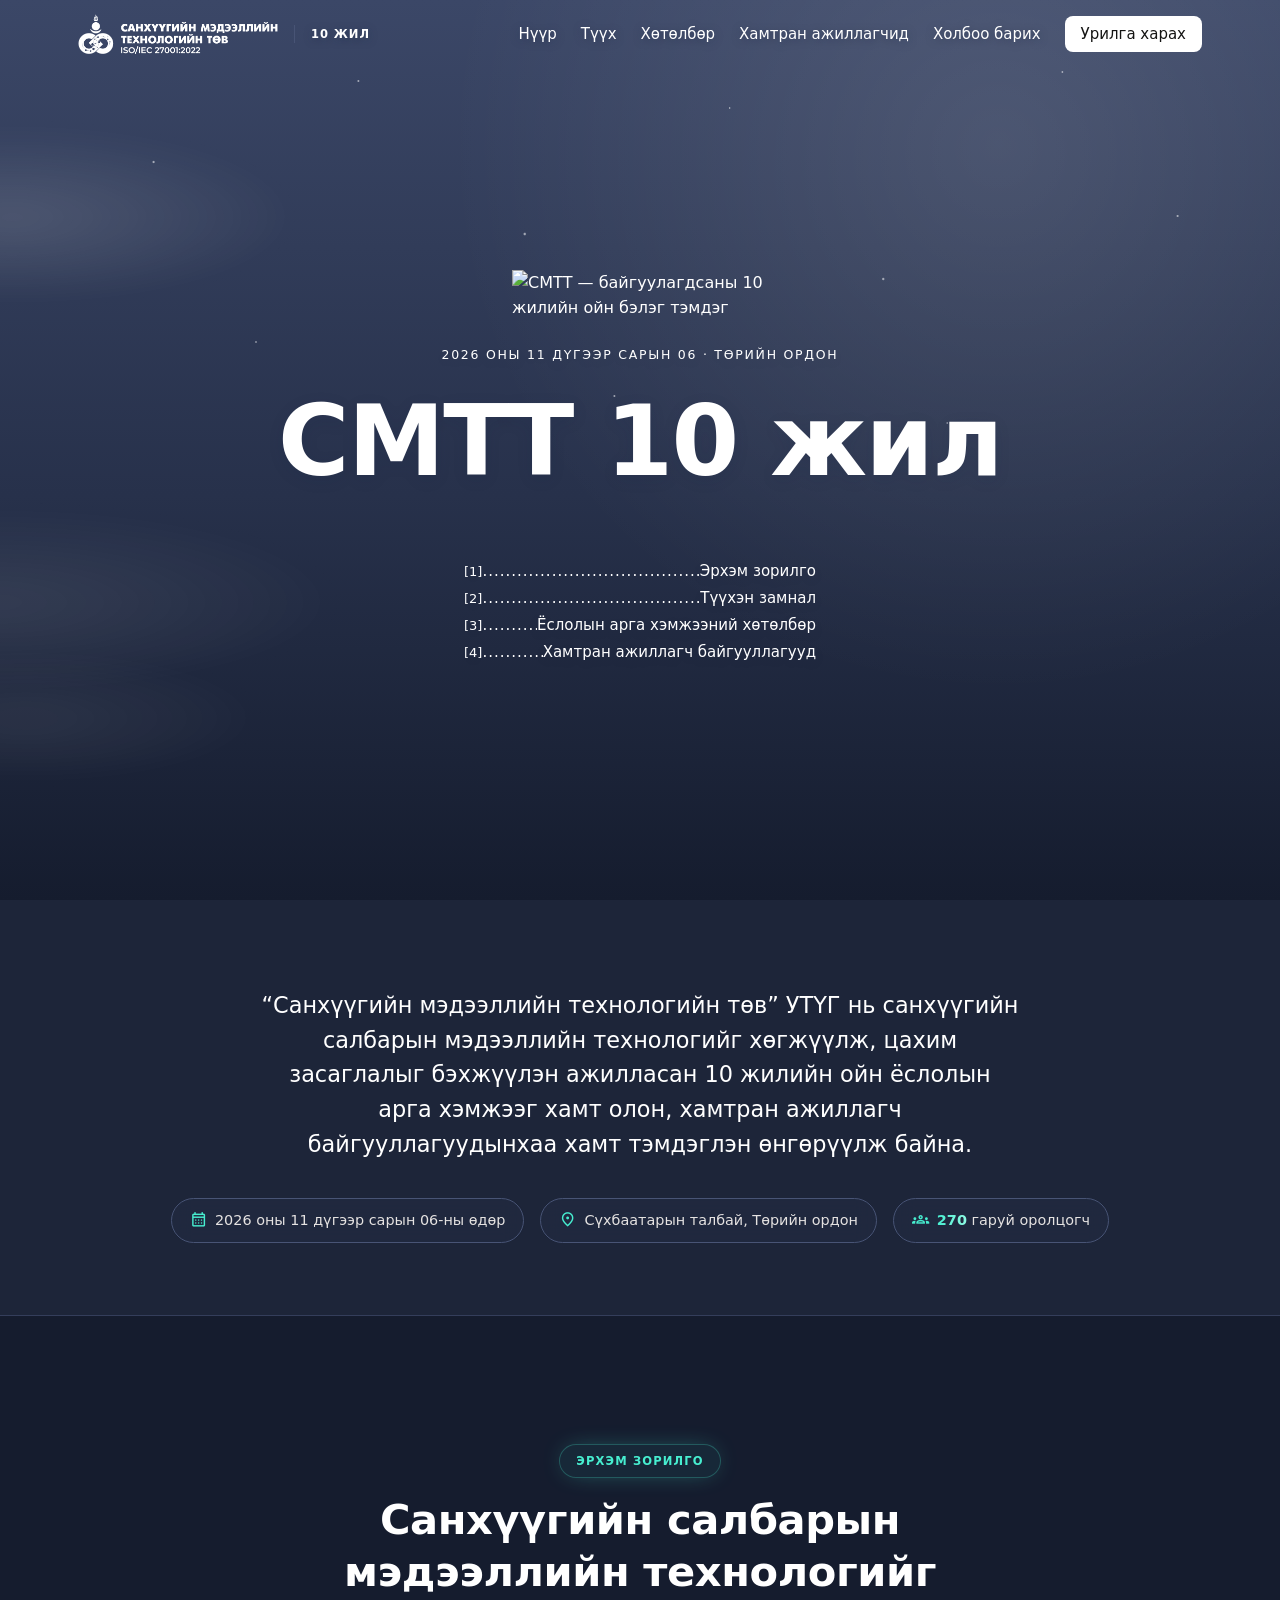
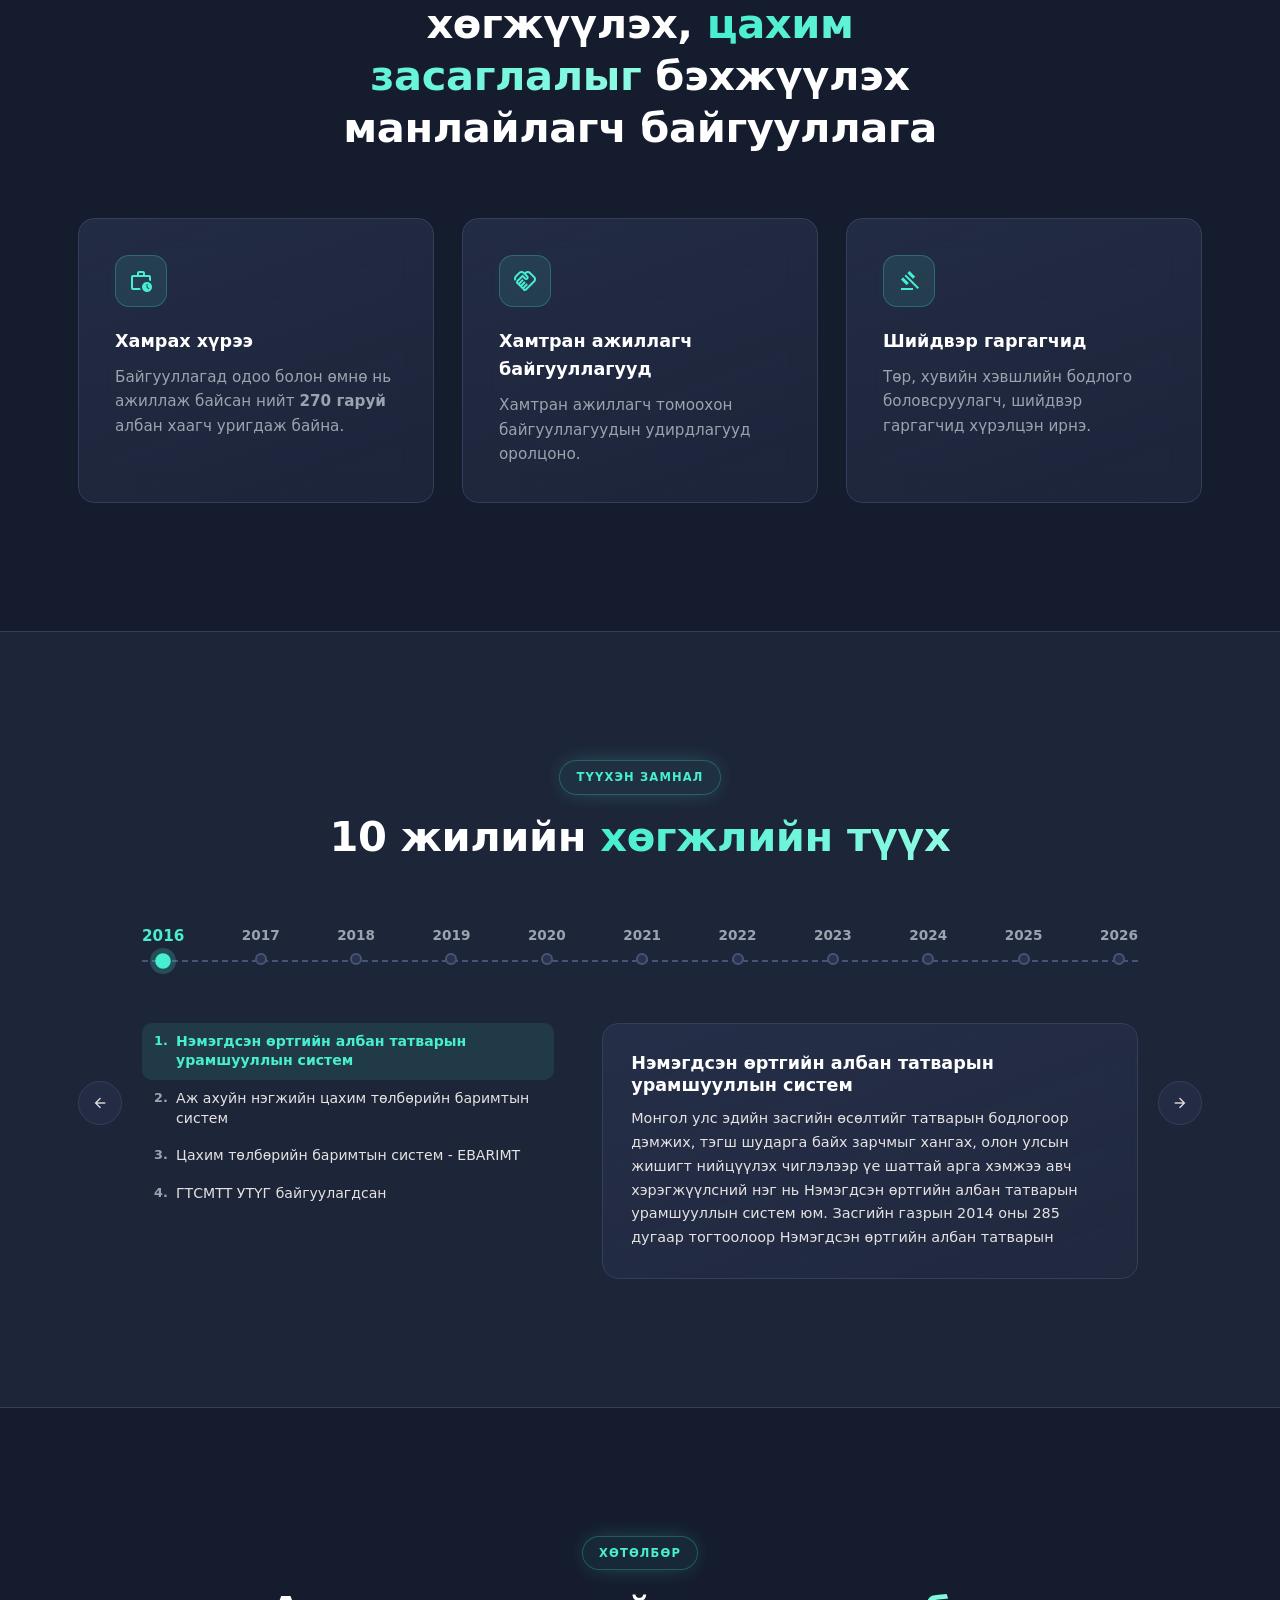
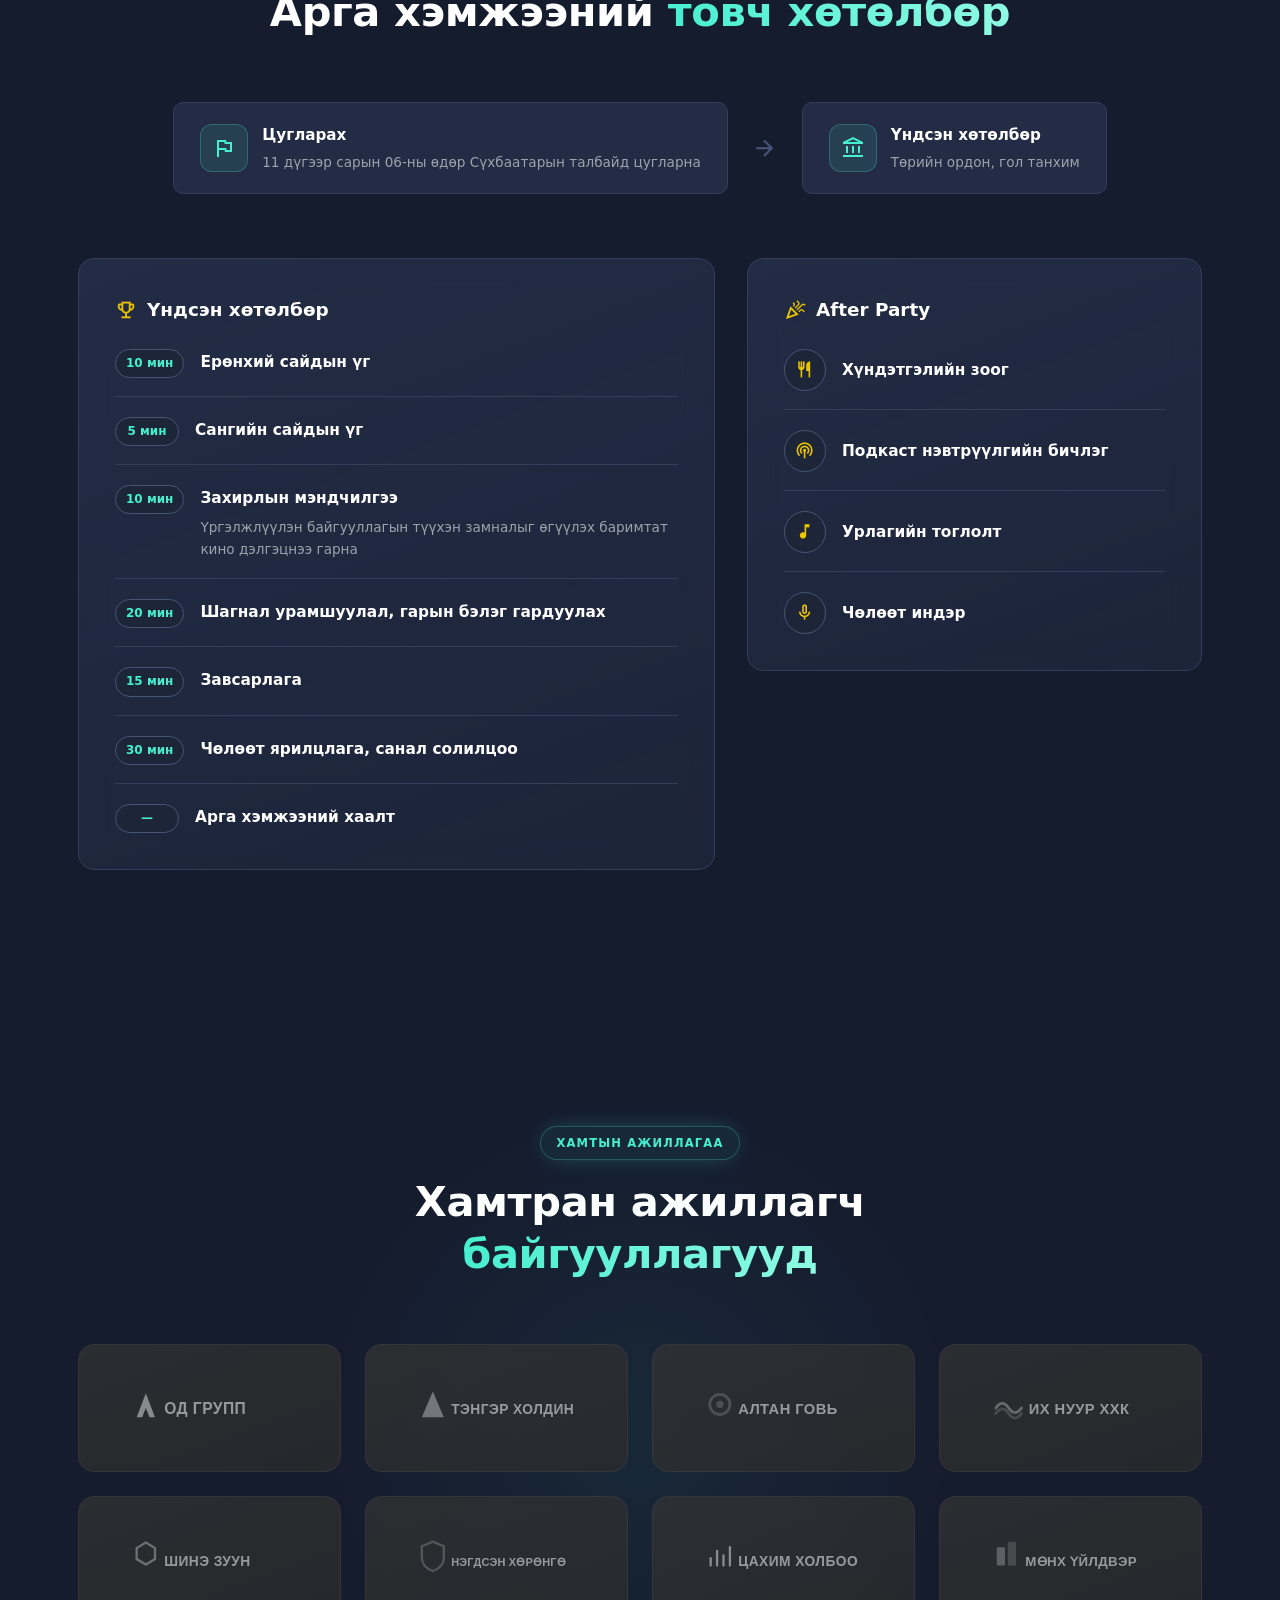
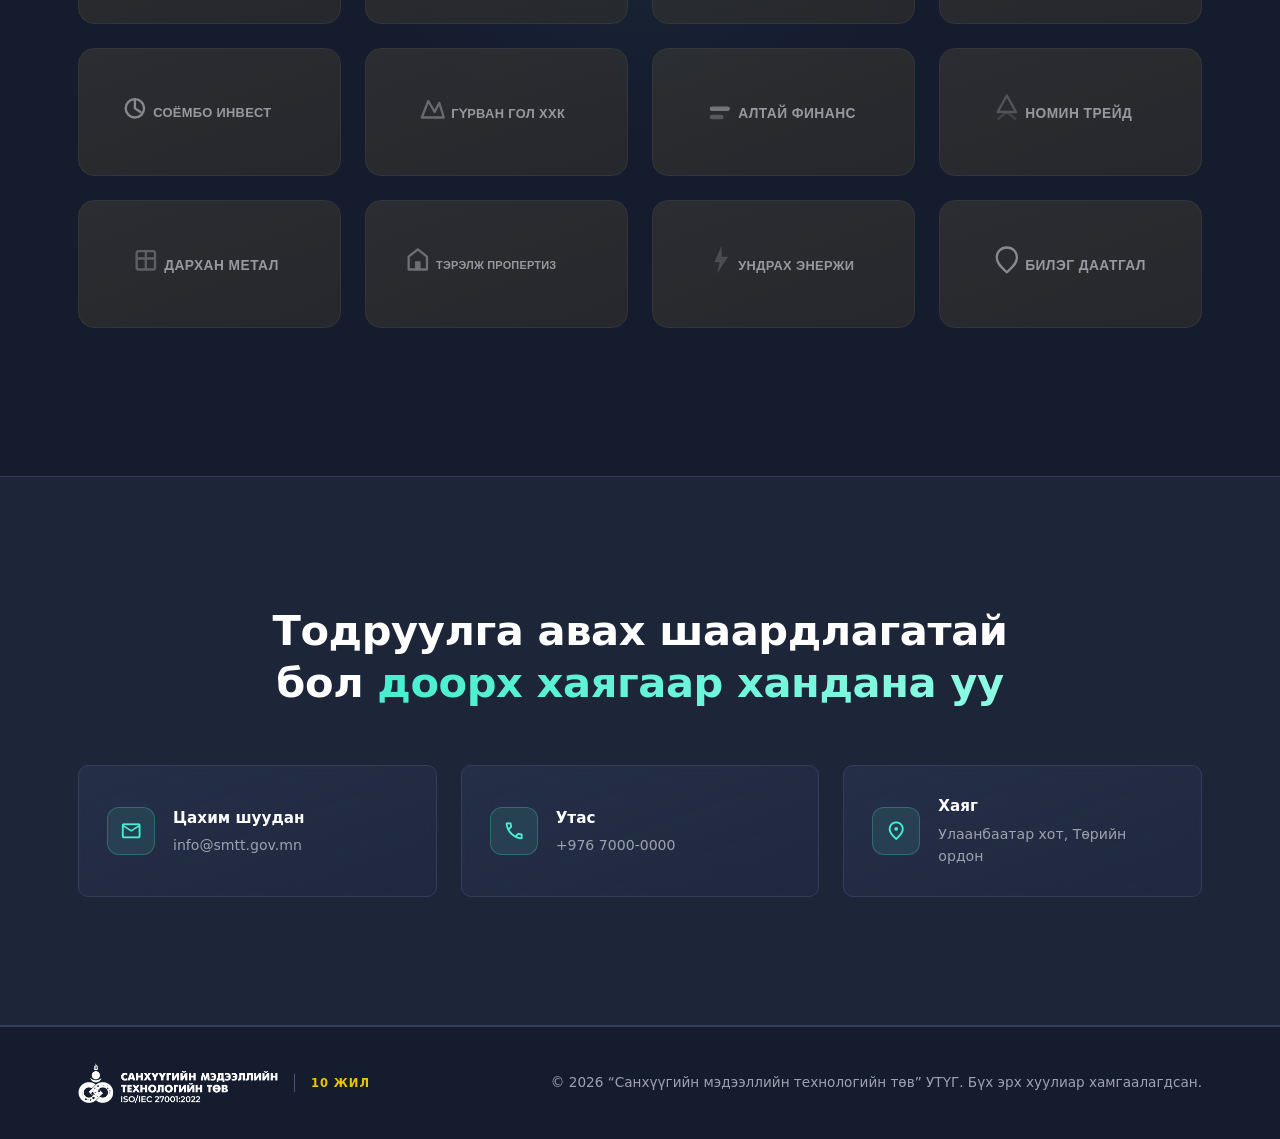
==== index.html @ 413b6f1c "1" ====
<!DOCTYPE html>
<html lang="mn">

<head>
  <meta charset="UTF-8" />
  <meta name="viewport" content="width=device-width, initial-scale=1.0" />
  <title>СМТТ 10 жил | Санхүүгийн мэдээллийн технологийн төв</title>
  <meta name="description"
    content="“Санхүүгийн мэдээллийн технологийн төв” УТҮГ байгуулагдсаны 10 жилийн ойн ёслолын арга хэмжээ. 2026 оны 11 дүгээр сарын 06-ны өдөр, Төрийн ордон, Улаанбаатар хот." />
  <meta name="theme-color" content="#151c2e" />
  <link rel="icon" type="image/svg+xml" href="assets/logo.svg" />
  <link rel="apple-touch-icon" href="assets/logo.svg" />

  <!-- Fonts -->
  <link href="https://fonts.googleapis.com" rel="preconnect" />
  <link crossorigin href="https://fonts.gstatic.com" rel="preconnect" />
  <link
    href="https://fonts.googleapis.com/css2?family=Material+Symbols+Outlined:opsz,wght,FILL,GRAD@20..48,100..700,0..1,-50..200&display=swap"
    rel="stylesheet" />

  <link rel="stylesheet" href="css/style.css" />
</head>

<body>
  <!-- shared logo emblem, referenced via <use> in header + footer -->
  <svg width="0" height="0" style="position:absolute" aria-hidden="true">
    <symbol id="logo-emblem" viewBox="0 0 64 64">
      <circle cx="32" cy="32" r="24" fill="none" stroke="#2c2c2c" stroke-width="2.5" />
      <circle cx="32" cy="32" r="24" fill="none" stroke="#47eed0" stroke-width="3" stroke-linecap="round"
        stroke-dasharray="12.6 3.5" transform="rotate(-90 32 32)" />
      <circle cx="32" cy="8" r="2.6" fill="#e9c400" />
      <text x="32" y="40" text-anchor="middle" font-family="ui-sans-serif, system-ui, sans-serif" font-weight="700"
        font-size="21" fill="#ffffff">10</text>
    </symbol>
  </svg>



  <!-- ============ HEADER ============ -->
  <header class="site-header" id="top">
    <div class="container header-inner">
      <a href="#top" class="brand">
        <span class="img-slot brand-org-logo">
          <img src="assets/new-LogoWhite.png" alt="Байгууллагын лого"
            onerror="this.parentElement.classList.add('img-slot--empty'); this.remove()" />
          <span class="img-slot-fallback"><span class="brand-fallback-text">СМТТ</span></span>
        </span>
        <span class="brand-badge-group">
          <span class="brand-year">10 ЖИЛ</span>
          <!-- TODO: 10 жилийн ойн медаль/badge энд нэмэгдэнэ — Мөнжингөөс авах хэвээр -->
        </span>
      </a>

      <!-- цэс болон CTA нь баруун талдаа нэг бүлэг болж байрлана -->
      <div class="header-content">
        <nav class="nav" id="nav">
          <a href="#top">Нүүр</a>
          <a href="#history">Түүх</a>
          <a href="#agenda">Хөтөлбөр</a>
          <a href="#sponsors">Хамтран ажиллагчид</a>
          <a href="#contact">Холбоо барих</a>
        </nav>

        <div class="header-actions">
          <button class="header-cta" type="button" data-modal-open="inviteModal">
            <span class="header-cta-full">Урилга харах</span>
            <span class="header-cta-short">Урилга</span>
          </button>
          <button class="nav-toggle" id="navToggle" aria-label="Цэс нээх" aria-expanded="false">
            <span class="material-symbols-outlined">menu</span>
          </button>
        </div>
      </div>
    </div>
  </header>

  <main>
    <!-- ============ HERO (launch banner) ============ -->
    <section class="hero" id="hero">
      <!-- тэнгэрийн дүр зураг: градиент, одод, үүлэн манан -->
      <div class="hero-sky" aria-hidden="true">
        <div class="hero-cloud"></div>
        <div class="hero-cloud"></div>
        <div class="hero-cloud"></div>
        <div class="hero-cloud"></div>
      </div>

      <!-- алтан оч — "logo intro.mp4"-ийн CSS хувилбар (css/style.css: .hero-spark) -->
      <div class="hero-sparks" aria-hidden="true">
        <!-- зүүн доороос баруун дээш -->
        <i class="hero-spark" style="--x:-10%;--y:86%;--len:240px;--rot:-38deg;--dur:5.2s;--delay:0s;--op:.9"></i>
        <i class="hero-spark" style="--x:-6%;--y:74%;--len:180px;--rot:-36deg;--dur:6.1s;--delay:-1.4s;--op:.7"></i>
        <i class="hero-spark" style="--x:2%;--y:92%;--len:300px;--rot:-40deg;--dur:4.6s;--delay:-2.3s;--op:.95"></i>
        <i class="hero-spark" style="--x:-14%;--y:64%;--len:150px;--rot:-34deg;--dur:7s;--delay:-3.1s;--op:.55"></i>
        <i class="hero-spark" style="--x:6%;--y:80%;--len:210px;--rot:-39deg;--dur:5.8s;--delay:-0.9s;--op:.8"></i>
        <i class="hero-spark" style="--x:12%;--y:96%;--len:260px;--rot:-42deg;--dur:4.9s;--delay:-3.6s;--op:.85"></i>
        <i class="hero-spark" style="--x:-4%;--y:56%;--len:130px;--rot:-33deg;--dur:7.6s;--delay:-2s;--op:.5"></i>
        <i class="hero-spark" style="--x:18%;--y:88%;--len:190px;--rot:-37deg;--dur:6.4s;--delay:-4.2s;--op:.75"></i>
        <!-- зүүн дээрээс баруун доош -->
        <i class="hero-spark" style="--x:-8%;--y:6%;--len:220px;--rot:34deg;--dur:5.6s;--delay:-0.6s;--op:.8"></i>
        <i class="hero-spark" style="--x:2%;--y:-4%;--len:260px;--rot:31deg;--dur:6.8s;--delay:-2.7s;--op:.7"></i>
        <i class="hero-spark" style="--x:-12%;--y:18%;--len:170px;--rot:36deg;--dur:7.2s;--delay:-1.8s;--op:.55"></i>
        <i class="hero-spark" style="--x:10%;--y:2%;--len:200px;--rot:33deg;--dur:5s;--delay:-3.9s;--op:.85"></i>
        <!-- баруун талын нягт бөөгнөрөл -->
        <i class="hero-spark" style="--x:44%;--y:70%;--len:280px;--rot:-42deg;--dur:4.8s;--delay:-1.1s;--op:.9"></i>
        <i class="hero-spark" style="--x:52%;--y:84%;--len:230px;--rot:-40deg;--dur:5.5s;--delay:-2.5s;--op:.8"></i>
        <i class="hero-spark" style="--x:38%;--y:58%;--len:190px;--rot:-44deg;--dur:6.2s;--delay:-0.4s;--op:.65"></i>
        <i class="hero-spark" style="--x:58%;--y:76%;--len:320px;--rot:-41deg;--dur:4.4s;--delay:-3.3s;--op:.95"></i>
        <i class="hero-spark" style="--x:48%;--y:92%;--len:210px;--rot:-38deg;--dur:5.9s;--delay:-4.6s;--op:.75"></i>
        <i class="hero-spark" style="--x:64%;--y:64%;--len:250px;--rot:-43deg;--dur:5.1s;--delay:-1.9s;--op:.85"></i>
        <i class="hero-spark" style="--x:40%;--y:-2%;--len:240px;--rot:30deg;--dur:6s;--delay:-2.2s;--op:.7"></i>
        <i class="hero-spark" style="--x:56%;--y:10%;--len:200px;--rot:32deg;--dur:5.3s;--delay:-4s;--op:.8"></i>
        <i class="hero-spark" style="--x:68%;--y:0%;--len:280px;--rot:29deg;--dur:4.7s;--delay:-1.3s;--op:.9"></i>
        <i class="hero-spark" style="--x:34%;--y:14%;--len:160px;--rot:35deg;--dur:7.4s;--delay:-3.5s;--op:.5"></i>
        <!-- гүн рүү алсарсан нимгэн очнууд -->
        <i class="hero-spark" style="--x:22%;--y:44%;--len:120px;--w:1px;--rot:-36deg;--dur:8s;--delay:-0.7s;--op:.35"></i>
        <i class="hero-spark" style="--x:70%;--y:40%;--len:140px;--w:1px;--rot:-40deg;--dur:7.8s;--delay:-2.9s;--op:.4"></i>
        <i class="hero-spark" style="--x:8%;--y:34%;--len:110px;--w:1px;--rot:32deg;--dur:8.6s;--delay:-5s;--op:.3"></i>
        <i class="hero-spark" style="--x:50%;--y:30%;--len:130px;--w:1px;--rot:-35deg;--dur:8.2s;--delay:-1.6s;--op:.35"></i>
        <!-- алтан тоос -->
        <i class="hero-dust" style="--x:16%;--y:72%;--s:5px;--dur:11s;--delay:-1s;--op:.7"></i>
        <i class="hero-dust" style="--x:31%;--y:88%;--s:3px;--dur:13s;--delay:-4s;--op:.55"></i>
        <i class="hero-dust" style="--x:62%;--y:80%;--s:6px;--dur:10s;--delay:-6.5s;--op:.65"></i>
        <i class="hero-dust" style="--x:78%;--y:60%;--s:4px;--dur:12.5s;--delay:-2.4s;--op:.6"></i>
        <i class="hero-dust" style="--x:45%;--y:66%;--s:3px;--dur:14s;--delay:-8s;--op:.45"></i>
        <i class="hero-dust" style="--x:86%;--y:44%;--s:5px;--dur:11.5s;--delay:-5.2s;--op:.55"></i>
        <i class="hero-dust" style="--x:24%;--y:52%;--s:4px;--dur:12s;--delay:-9.3s;--op:.5"></i>
        <i class="hero-dust" style="--x:71%;--y:26%;--s:3px;--dur:13.5s;--delay:-3.7s;--op:.4"></i>
      </div>

      <!-- эргэдэг зоос: assets/3dlogo.gif (1500×1500, тунгалаг дэвсгэртэй).
           Өмнөх Comp 2.mp4 нь alpha-гүй тул хар дэвсгэрийг screen холилтоор
           хасдаг байсан — GIF нь жинхэнэ тунгалаг тул тэр заль хэрэггүй,
           алтан туяаг нь дахин drop-shadow-оор өгөв. -->
      <div class="hero-logo">
        <img class="hero-logo-img" src="assets/3dlogo.gif"
          alt="СМТТ — байгуулагдсаны 10 жилийн ойн бэлэг тэмдэг" />
      </div>

      <div class="hero-words">
        <p class="hero-date">2026 оны 11 дүгээр сарын 06 · Төрийн ордон</p>

        <h1 class="hero-title" aria-label="СМТТ 10 жил">
          <span class="hero-title-line" aria-hidden="true">СМТТ 10 жил</span>
          <span class="hero-title-line hero-title-line--second" aria-hidden="true"></span>
        </h1>

        <nav class="hero-index" aria-label="Хуудасны агуулга">
          <a href="#about" class="hero-index-row" style="--fx-row:0">
            <span class="hero-index-row-inner">
              <span class="hero-index-num">[1]</span>
              <span class="hero-index-leader" aria-hidden="true">................................................................................................................................................................</span>
              <span>Эрхэм зорилго</span>
            </span>
          </a>
          <a href="#history" class="hero-index-row" style="--fx-row:1">
            <span class="hero-index-row-inner">
              <span class="hero-index-num">[2]</span>
              <span class="hero-index-leader" aria-hidden="true">................................................................................................................................................................</span>
              <span>Түүхэн замнал</span>
            </span>
          </a>
          <a href="#agenda" class="hero-index-row" style="--fx-row:2">
            <span class="hero-index-row-inner">
              <span class="hero-index-num">[3]</span>
              <span class="hero-index-leader" aria-hidden="true">................................................................................................................................................................</span>
              <span>Ёслолын арга хэмжээний хөтөлбөр</span>
            </span>
          </a>
          <a href="#sponsors" class="hero-index-row" style="--fx-row:3">
            <span class="hero-index-row-inner">
              <span class="hero-index-num">[4]</span>
              <span class="hero-index-leader" aria-hidden="true">................................................................................................................................................................</span>
              <span>Хамтран ажиллагч байгууллагууд</span>
            </span>
          </a>
        </nav>
      </div>

      <span class="hero-credit"></span>
    </section>

    <!-- ============ HERO SUMMARY ============ -->
    <section class="hero-summary">
      <div class="container">
        <p class="hero-summary-lead" data-reveal>
          “Санхүүгийн мэдээллийн технологийн төв” УТҮГ нь санхүүгийн салбарын мэдээллийн
          технологийг хөгжүүлж, цахим засаглалыг бэхжүүлэн ажилласан 10 жилийн ойн
          ёслолын арга хэмжээг хамт олон, хамтран ажиллагч байгууллагуудынхаа хамт
          тэмдэглэн өнгөрүүлж байна.
        </p>

        <div class="hero-meta" data-reveal>
          <div class="hero-meta-item">
            <span class="material-symbols-outlined">calendar_month</span>
            <span>2026 оны 11 дүгээр сарын 06-ны өдөр</span>
          </div>
          <div class="hero-meta-item">
            <span class="material-symbols-outlined">location_on</span>
            <span>Сүхбаатарын талбай, Төрийн ордон</span>
          </div>
          <div class="hero-meta-item">
            <span class="material-symbols-outlined">groups</span>
            <span><span class="stat-num" id="statGuests" data-target="270">0</span> гаруй оролцогч</span>
          </div>
        </div>
      </div>
    </section>

    <!-- ============ MISSION / ABOUT ============ -->
    <section class="section" id="about">
      <div class="container">
        <div class="section-head">
          <p class="section-kicker">Эрхэм зорилго</p>
          <h2 class="section-title">
            Санхүүгийн салбарын мэдээллийн технологийг хөгжүүлэх,
            <span class="text-accent">цахим засаглалыг</span> бэхжүүлэх манлайлагч байгууллага
          </h2>
        </div>

        <div class="about-grid">
          <div class="about-card" data-reveal>
            <span class="material-symbols-outlined about-card-icon">work_history</span>
            <h3>Хамрах хүрээ</h3>
            <p>Байгууллагад одоо болон өмнө нь ажиллаж байсан нийт <strong>270 гаруй</strong> албан хаагч уригдаж байна.</p>
          </div>
          <div class="about-card" data-reveal>
            <span class="material-symbols-outlined about-card-icon">handshake</span>
            <h3>Хамтран ажиллагч байгууллагууд</h3>
            <p>Хамтран ажиллагч томоохон байгууллагуудын удирдлагууд оролцоно.</p>
          </div>
          <div class="about-card" data-reveal>
            <span class="material-symbols-outlined about-card-icon">gavel</span>
            <h3>Шийдвэр гаргагчид</h3>
            <p>Төр, хувийн хэвшлийн бодлого боловсруулагч, шийдвэр гаргагчид хүрэлцэн ирнэ.</p>
          </div>
        </div>
      </div>
    </section>

    <!-- ============ HISTORY TIMELINE ============ -->
    <section class="section section--alt" id="history">
      <div class="container">
        <div class="section-head">
          <p class="section-kicker">Түүхэн замнал</p>
          <h2 class="section-title">10 жилийн <span class="text-accent">хөгжлийн түүх</span></h2>
        </div>

        <div class="history-eras" id="historyEras">
          <button type="button" class="history-era-nav" data-year-nav="-1" aria-label="Өмнөх он">
            <span class="material-symbols-outlined">arrow_back</span>
          </button>

          <div class="history-body">
            <div class="history-dots" id="historyYearTabs">
              <!-- year dots injected by JS -->
            </div>

            <div class="history-list" id="historyList">
              <!-- active year row injected by JS from data, see js/main.js -->
            </div>
          </div>

          <button type="button" class="history-era-nav" data-year-nav="1" aria-label="Дараагийн он">
            <span class="material-symbols-outlined">arrow_forward</span>
          </button>
        </div>
      </div>
    </section>

    <!-- ============ AGENDA + PARTICIPATION (нэгтгэсэн) ============ -->
    <section class="section" id="agenda">
      <div class="container">
        <div class="section-head">
          <p class="section-kicker">Хөтөлбөр</p>
          <h2 class="section-title">Арга хэмжээний <span class="text-accent">товч хөтөлбөр</span></h2>
        </div>

        <div class="agenda-loc">
          <div class="agenda-loc-card" data-reveal>
            <span class="material-symbols-outlined">flag</span>
            <div>
              <h4>Цугларах</h4>
              <p>11 дүгээр сарын 06-ны өдөр Сүхбаатарын талбайд цугларна</p>
            </div>
          </div>
          <span class="material-symbols-outlined agenda-loc-arrow">arrow_forward</span>
          <div class="agenda-loc-card" data-reveal>
            <span class="material-symbols-outlined">account_balance</span>
            <div>
              <h4>Үндсэн хөтөлбөр</h4>
              <p>Төрийн ордон, гол танхим</p>
            </div>
          </div>
        </div>

        <div class="agenda-cols">
          <div class="agenda-col" data-reveal>
            <h3 class="agenda-col-title">
              <span class="material-symbols-outlined">emoji_events</span>
             Үндсэн хөтөлбөр
            </h3>
            <ol class="agenda-list">
              <li>
                <span class="agenda-dur">10 мин</span>
                <div>
                  <strong>Ерөнхий сайдын үг</strong>
                </div>
              </li>
              <li>
                <span class="agenda-dur">5 мин</span>
                <div>
                  <strong>Сангийн сайдын үг</strong>
                </div>
              </li>
              <li>
                <span class="agenda-dur">10 мин</span>
                <div>
                  <strong>Захирлын мэндчилгээ</strong>
                  <p>Үргэлжлүүлэн байгууллагын түүхэн замналыг өгүүлэх баримтат кино дэлгэцнээ гарна</p>
                </div>
              </li>
              <li>
                <span class="agenda-dur">20 мин</span>
                <div>
                  <strong>Шагнал урамшуулал, гарын бэлэг гардуулах</strong>
                </div>
              </li>
              <li>
                <span class="agenda-dur">15 мин</span>
                <div>
                  <strong>Завсарлага</strong>
                </div>
              </li>
              <li>
                <span class="agenda-dur">30 мин</span>
                <div>
                  <strong>Чөлөөт ярилцлага, санал солилцоо</strong>
                </div>
              </li>
              <li>
                <span class="agenda-dur">—</span>
                <div>
                  <strong>Арга хэмжээний хаалт</strong>
                </div>
              </li>
            </ol>
          </div>

          <div class="agenda-col" data-reveal>
            <h3 class="agenda-col-title">
              <span class="material-symbols-outlined">celebration</span>
              After Party
            </h3>
            <ul class="agenda-list agenda-list--party">
              <li>
                <span class="material-symbols-outlined">restaurant</span>
                <div><strong>Хүндэтгэлийн зоог</strong></div>
              </li>
              <li>
                <span class="material-symbols-outlined">podcasts</span>
                <div><strong>Подкаст нэвтрүүлгийн бичлэг</strong></div>
              </li>
              <li>
                <span class="material-symbols-outlined">music_note</span>
                <div><strong>Урлагийн тоглолт</strong></div>
              </li>
              <li>
                <span class="material-symbols-outlined">mic</span>
                <div><strong>Чөлөөт индэр</strong></div>
              </li>
            </ul>
          </div>
        </div>
      </div>
    </section>

    <!-- ============ SPONSORS ============ -->
    <section class="section" id="sponsors">
      <div class="container">
        <div class="section-head">
          <p class="section-kicker">Хамтын ажиллагаа</p>
          <h2 class="section-title">Хамтран ажиллагч <span class="text-accent">байгууллагууд</span></h2>
        </div>

        <div class="sponsor-grid" id="sponsorTrack" data-reveal>
          <!-- example partner logos injected by JS, see js/main.js -->
        </div>
      </div>
    </section>

    <!-- ============ CONTACT / FOOTER CTA ============ -->
    <section class="section section--alt" id="contact">
      <div class="container contact-inner">
        <h2 class="section-title text-center">
          Тодруулга авах шаардлагатай бол <span class="text-accent">доорх хаягаар хандана уу</span>
        </h2>
        <div class="contact-grid">
          <a href="mailto:info@smtt.gov.mn" class="contact-card" data-reveal>
            <span class="material-symbols-outlined">mail</span>
            <div>
              <h4>Цахим шуудан</h4>
              <p>info@smtt.gov.mn</p>
            </div>
          </a>
          <a href="tel:+97670000000" class="contact-card" data-reveal>
            <span class="material-symbols-outlined">call</span>
            <div>
              <h4>Утас</h4>
              <p>+976 7000-0000</p>
            </div>
          </a>
          <div class="contact-card" data-reveal>
            <span class="material-symbols-outlined">location_on</span>
            <div>
              <h4>Хаяг</h4>
              <p>Улаанбаатар хот, Төрийн ордон</p>
            </div>
          </div>
        </div>
      </div>
    </section>
  </main>

  <!-- ============ FOOTER ============ -->
  <footer class="site-footer">
    <div class="container footer-inner">
      <div class="brand">
        <span class="img-slot brand-org-logo">
          <img src="assets/new-LogoWhite.png" alt="Байгууллагын лого"
            onerror="this.parentElement.classList.add('img-slot--empty'); this.remove()" />
          <span class="img-slot-fallback"><span class="brand-fallback-text">СМТТ</span></span>
        </span>
        <span class="brand-badge-group">
          <span class="brand-year">10 ЖИЛ</span>
        </span>
      </div>
      <p class="footer-copy">© 2026 “Санхүүгийн мэдээллийн технологийн төв” УТҮГ. Бүх эрх хуулиар хамгаалагдсан.</p>
    </div>
  </footer>

  <!-- ============ BACK TO TOP ============ -->
  <a href="#top" class="back-to-top" id="backToTop" aria-label="Дээшээ буцах">
    <span class="material-symbols-outlined">arrow_upward</span>
  </a>

  <!-- ============ INVITE MODAL ============ -->
  <div class="modal-overlay" id="inviteModal" aria-hidden="true">
    <div class="modal" role="dialog" aria-modal="true" aria-labelledby="inviteModalTitle">
      <button type="button" class="modal-close" data-modal-close aria-label="Хаах">
        <span class="material-symbols-outlined">close</span>
      </button>

      <!-- 1-р алхам: регистрийн дугаараар хайх -->
      <div id="inviteLookup">
        <h3 id="inviteModalTitle">Урилга харах</h3>
        <p class="modal-note">Регистрийн дугаараа оруулснаар Таны нэр дээр бүртгэгдсэн урилга нээгдэнэ.</p>

        <form id="inviteForm" class="flow-form">
          <label>
            Регистрийн дугаар
            <input type="text" id="inviteRegnum" name="regnum" placeholder="УБ12345678" autocomplete="off"
              inputmode="text" maxlength="10" required />
          </label>
          <p class="invite-error" id="inviteError" role="alert" hidden></p>

          <button type="submit" class="btn btn--accent btn--block">
            Урилга нээх
            <span class="material-symbols-outlined">arrow_forward</span>
          </button>
        </form>
      </div>

      <!-- 2-р алхам: нээгдсэн урилга -->
      <div class="invite-card" id="inviteCard" hidden>
        <div class="invite-card-head">
          <img class="invite-card-logo" src="assets/logo-10jil.png" alt="" />
          <p class="invite-card-eyebrow">Хүндэтгэлийн урилга</p>
          <h3 class="invite-card-name" id="inviteName"></h3>
        </div>

        <p class="invite-divider" aria-hidden="true"><span></span></p>

        <p class="invite-lead">
          “Санхүүгийн мэдээллийн технологийн төв” УТҮГ байгуулагдсаны
          <strong>10 жилийн ойн ёслолын арга хэмжээ</strong>-нд Таныг хүндэтгэн урьж байна.
        </p>

        <dl class="invite-meta">
          <div>
            <dt>Хэзээ</dt>
            <dd>2026 оны 11 дүгээр сарын 06-ны өдөр, 10:00 цаг</dd>
          </div>
          <div>
            <dt>Хаана</dt>
            <dd>Сүхбаатарын талбай, Төрийн ордны гол танхим</dd>
          </div>
        </dl>

        <p class="modal-note-quiet">
          <span class="material-symbols-outlined" aria-hidden="true">info</span>
          <span>Төрийн ордонд нэвтрэх тул иргэний үнэмлэхээ авч ирэхийг анхаарна уу.</span>
        </p>

        <div class="invite-share">
          <p class="invite-share-label">Урилгаа хуваалцах</p>
          <div class="invite-share-btns">
            <button type="button" class="share-btn share-btn--fb" data-share="facebook">
              <svg viewBox="0 0 24 24" fill="currentColor" aria-hidden="true">
                <path d="M22 12.06C22 6.5 17.52 2 12 2S2 6.5 2 12.06c0 5.02 3.66 9.18 8.44 9.94v-7.03H7.9v-2.9h2.54V9.85c0-2.52 1.5-3.91 3.77-3.91 1.09 0 2.24.2 2.24.2v2.46h-1.26c-1.24 0-1.63.78-1.63 1.57v1.89h2.78l-.45 2.9h-2.33V22c4.78-.76 8.44-4.92 8.44-9.94Z" />
              </svg>
              Facebook
            </button>
            <button type="button" class="share-btn share-btn--ig" data-share="instagram">
              <svg viewBox="0 0 24 24" fill="none" stroke="currentColor" stroke-width="1.9" aria-hidden="true">
                <rect x="3" y="3" width="18" height="18" rx="5.2" />
                <circle cx="12" cy="12" r="4.1" />
                <circle cx="17.3" cy="6.7" r="1.2" fill="currentColor" stroke="none" />
              </svg>
              Instagram
            </button>
          </div>
          <p class="modal-note-quiet invite-share-note" id="inviteShareNote" hidden></p>
        </div>

      </div>
    </div>
  </div>

  <!-- toast for demo form submit -->
  <div class="toast" id="toast"></div>

  <script src="js/main.js"></script>
</body>

</html>
---- css/style.css ----
/* =========================================================
   СМТТ 10 жил — design tokens.
   Баннер: шөнийн тэнгэр + алтан оч (өөрийн өнгийг өөрөө агуулна).
   Баннераас доош: ivory цаасан дэвсгэр, гүн ногоон accent,
   бэхэн алт, системийн sans фонт.
   ========================================================= */

:root {
  /* Үндсэн сэдэв — харанхуй (баннерын шөнийн тэнгэртэй уялдана).
     Баннер өөрөө өнгөө агуулдаг тул эдгээр токеноос хамаардаггүй. */
  --bg: #151c2e;
  --bg-soft: #1d2539;
  --surface: #232c44;
  --surface-2: #29334e;
  --border: #343e5b;
  --border-soft: #485475;

  --text: #ffffff;
  --text-soft: #e5e2e1;
  --text-muted: #9ca3af;

  /* --accent-bright / --gold-bright нь хоёр сэдэвт ижил дүүргэлтийн өнгө */
  --accent: #47eed0;
  --accent-2: #8ffbe3;
  --accent-bright: #47eed0;
  --gold: #e9c400;
  --gold-bright: #e9c400;
  --on-accent: #06231e;

  /* сэдвээс хамаарах гадаргуу, сүүдэр, өнгөний хальс */
  --card: linear-gradient(160deg, rgba(41, 51, 78, 0.7), rgba(35, 44, 68, 0.55));
  --card-solid: linear-gradient(160deg, rgba(41, 51, 78, 0.96), rgba(35, 44, 68, 0.96));
  --chip: rgba(35, 44, 68, 0.55);
  --header-bg: rgba(21, 28, 46, 0.78);
  --scrim: rgba(6, 6, 6, 0.72);

  --tint-1: rgba(71, 238, 208, 0.06);
  --tint-2: rgba(71, 238, 208, 0.1);
  --tint-3: rgba(71, 238, 208, 0.18);
  --tint-ring: rgba(71, 238, 208, 0.2);
  --tint-line: rgba(71, 238, 208, 0.25);
  --tint-glow: rgba(71, 238, 208, 0.45);
  --gold-tint: rgba(233, 196, 0, 0.1);
  --gold-line: rgba(233, 196, 0, 0.35);

  --shadow-color: rgba(0, 0, 0, 0.5);
  --shadow-color-strong: rgba(0, 0, 0, 0.6);

  /* лого цагаан PNG тул цайвар сэдэвт л бараан болгоно;
     түнш логонууд бараан SVG тул харанхуй сэдэвт эргүүлнэ */
  --logo-filter: none;
  --sponsor-filter: invert(1) hue-rotate(180deg);

  --font-display: ui-sans-serif, system-ui, sans-serif, "Apple Color Emoji", "Segoe UI Emoji", "Segoe UI Symbol", "Noto Color Emoji";
  --font-body: ui-sans-serif, system-ui, sans-serif, "Apple Color Emoji", "Segoe UI Emoji", "Segoe UI Symbol", "Noto Color Emoji";
  --ease: cubic-bezier(0.16, 1, 0.3, 1);

  --header-h: 68px;
  --container: 1180px;
  --radius: 16px;
  --radius-sm: 10px;

  color-scheme: dark;
}

* {
  box-sizing: border-box;
}

html { scroll-behavior: smooth; }

:focus-visible {
  outline: 2px solid var(--accent);
  outline-offset: 3px;
  border-radius: 4px;
}

@media (prefers-reduced-motion: reduce) {
  html { scroll-behavior: auto; }
  *, *::before, *::after {
    animation-duration: 0.001ms !important;
    animation-iteration-count: 1 !important;
    transition-duration: 0.001ms !important;
    scroll-behavior: auto !important;
  }
}

body {
  margin: 0;
  background: var(--bg);
  color: var(--text-soft);
  font-family: var(--font-body);
  line-height: 1.6;
  -webkit-font-smoothing: antialiased;
  overflow-x: hidden;
}

img, svg { display: block; max-width: 100%; }

a { color: inherit; text-decoration: none; }

ul, ol { margin: 0; padding: 0; list-style: none; }

.material-symbols-outlined {
  font-family: "Material Symbols Outlined" !important;
  font-variation-settings: "FILL" 0, "wght" 400, "GRAD" 0, "opsz" 24;
  font-size: 1.2em;
  line-height: 1;
}

.container {
  width: 100%;
  max-width: var(--container);
  margin: 0 auto;
  padding: 0 28px;
}

.text-accent {
  background: linear-gradient(90deg, var(--accent), var(--accent-2));
  -webkit-background-clip: text;
  background-clip: text;
  color: transparent;
}
.text-center { text-align: center; }

/* ---------- modern scrollbar ---------- */
::-webkit-scrollbar { width: 10px; height: 10px; }
::-webkit-scrollbar-track { background: var(--bg); }
::-webkit-scrollbar-thumb {
  background: var(--border-soft);
  border-radius: 999px;
  border: 2px solid var(--bg);
}
::-webkit-scrollbar-thumb:hover { background: var(--accent); }


/* ---------- buttons ---------- */
.btn {
  position: relative;
  display: inline-flex;
  align-items: center;
  justify-content: center;
  gap: 8px;
  padding: 14px 26px;
  border-radius: var(--radius-sm);
  font-family: var(--font-body);
  font-weight: 600;
  font-size: 0.95rem;
  border: 1px solid transparent;
  cursor: pointer;
  overflow: hidden;
  transition: border-color 0.25s var(--ease), background 0.25s var(--ease), color 0.25s var(--ease), transform 0.25s var(--ease), box-shadow 0.25s var(--ease);
  white-space: nowrap;
}
.btn::before {
  content: "";
  position: absolute;
  inset: 0;
  background: linear-gradient(115deg, transparent 20%, rgba(255, 255, 255, 0.35) 50%, transparent 80%);
  transform: translateX(-120%);
  transition: transform 0.6s var(--ease);
  pointer-events: none;
}
.btn:hover::before { transform: translateX(120%); }
.btn--accent {
  background: linear-gradient(135deg, var(--accent-bright), #1fd9b8);
  color: #06231e;
  box-shadow: 0 10px 24px -10px var(--tint-glow);
}
.btn--accent:hover {
  background: linear-gradient(135deg, #7bf5df, var(--accent-bright));
  box-shadow: 0 14px 30px -8px var(--tint-line);
  transform: translateY(-2px);
}
.btn--accent:active { transform: translateY(0); }
.btn--ghost {
  background: transparent;
  color: var(--text);
  border-color: var(--border-soft);
}
.btn--ghost:hover {
  border-color: var(--accent);
  color: var(--accent);
  background: var(--tint-1);
  transform: translateY(-2px);
}
.btn--sm { padding: 10px 18px; font-size: 0.85rem; }
.btn--block { width: 100%; }

/* ---------- header ----------
   Anthropic-ийн SiteHeader-ийн бүтэц: зүүнд лого, баруунд цэс + CTA нэг
   бүлэг, дэвсгэр нь тунгалаг биш дүүрэн, хүрээгүй, доош гүйлгэхэд нуугдаж
   дээш гүйлгэхэд буцаж гарна. Ганц ялгаа: манай баннер харанхуй тул түүн
   дээр байхдаа тунгалаг хэвээр үлдэж, гүйлгэсний дараа дүүрэн болно. */
.site-header {
  position: sticky;
  top: 0;
  z-index: 50;
  background: transparent;
  transition: background 0.35s var(--ease), transform 0.3s var(--ease);
}
.site-header.is-scrolled,
.site-header:has(.nav.is-open) {
  background: var(--bg);
}
.site-header.is-hidden { transform: translateY(-100%); }

.header-inner {
  display: flex;
  align-items: center;
  justify-content: space-between;
  height: var(--header-h);
}
/* цэс + CTA нь баруун талдаа нийлнэ */
.header-content {
  display: flex;
  align-items: center;
  gap: 24px;
  margin-left: auto;
}

/* тунгалаг үедээ баннерын шөнийн тэнгэр дээр цагаанаар уншигдана */
.site-header:not(.is-scrolled) .nav a,
.site-header:not(.is-scrolled) .brand-year,
.site-header:not(.is-scrolled) .brand-fallback-text,
.site-header:not(.is-scrolled) .nav-toggle {
  color: #ffffff;
  text-shadow: 0 2px 10px rgba(20, 40, 70, 0.35);
}
.site-header:not(.is-scrolled) .nav-toggle { border-color: rgba(255, 255, 255, 0.45); }
/* харанхуй баннер дээр CTA нь урвуу — цагаан дэвсгэр, бараан үсэг */
.site-header:not(.is-scrolled) .header-cta {
  background: #ffffff;
  color: #141413;
}

/* лого нь цагаан PNG тул ivory дэвсгэр дээр гарахдаа бараан болно */
.site-header.is-scrolled .brand-org-logo img,
.site-footer .brand-org-logo img { filter: var(--logo-filter); }
.brand {
  display: flex;
  align-items: center;
  gap: 16px;
  font-family: var(--font-display);
  min-width: 0;
}

/* өргөн wordmark лого — өргөнөөр нь хэмжинэ (775×156, ~4.97:1).
   Өмнө нь өндрөөр хэмжиж байсан тул нарийн дэлгэц дээр байгалийн
   өргөн нь max-width-ээс хэтэрч, баруун талаараа хайчлагдаж байв. */
.brand-org-logo {
  width: 200px;
  max-width: 100%;
  height: auto;
  flex: 0 1 auto;
  min-width: 0;
  background: none;
  border: none;
  justify-content: flex-start;
  overflow: visible;
}
.brand-org-logo img {
  width: 100%;
  height: auto;
  object-fit: contain;
  padding: 0;
}
.brand-org-logo.img-slot--empty {
  height: 40px;
  padding: 0 14px;
  border: 1px solid var(--border-soft);
  border-radius: 10px;
  background: var(--surface);
}
.brand-org-logo .img-slot-fallback { padding: 0; }
.brand-fallback-text {
  font-family: var(--font-display);
  font-weight: 700;
  font-size: 0.85rem;
  letter-spacing: 0.03em;
  color: var(--accent);
}

.brand-badge-group {
  display: flex;
  align-items: center;
  gap: 8px;
  padding-left: 16px;
  border-left: 1px solid var(--border-soft);
  flex: none;
}
.brand-badge { width: 30px; height: 30px; flex: none; }
.brand-year {
  font-weight: 700;
  font-size: 0.72rem;
  color: var(--gold);
  letter-spacing: 0.08em;
  text-transform: uppercase;
  white-space: nowrap;
}

@media (max-width: 480px) {
  .brand-org-logo { width: 130px; }
  .brand-badge-group { padding-left: 10px; gap: 6px; }
  .brand-badge { width: 24px; height: 24px; }
  .brand-year { font-size: 0.62rem; }
}
/* хамгийн нарийн дэлгэцэд "10 ЖИЛ" тэмдэг нь сэдэв/цэсний товчтой
   мөргөлдөх тул нуув — ойн лого баннер дээр аль хэдийн харагдана */
@media (max-width: 360px) {
  .brand-badge-group { display: none; }
}

.nav {
  display: flex;
  align-items: center;
  gap: 24px;
}
.nav a {
  font-size: 15px;
  line-height: 1.4;
  color: var(--text);
  font-weight: 400;
  letter-spacing: -0.0025em;
  white-space: nowrap;
  text-underline-offset: 0.2em;
}
/* hover дээр өнгө солигдохгүй, зүгээр доогуур зураас гарна */
.nav a:hover { text-decoration: underline; }

/* ---------- CTA товч (Anthropic-ийн "Try Claude"-ийн байрлал) ---------- */
.header-cta {
  display: inline-flex;
  align-items: center;
  height: 36px;
  padding: 8px 16px;
  border: none;
  border-radius: 8px;
  background: var(--text);
  color: var(--bg);
  font-family: var(--font-body);
  font-size: 15px;
  font-weight: 500;
  line-height: 1;
  white-space: nowrap;
  cursor: pointer;
  transition: opacity 0.2s var(--ease), background 0.2s var(--ease), color 0.2s var(--ease);
}
.header-cta:hover { opacity: 0.82; }
.header-cta-short { display: none; }

.header-actions {
  display: flex;
  align-items: center;
  gap: 12px;
}
/* сэдэв солих товч — гар утсан дээр ч харагдана */
.nav-toggle {
  display: none;
  background: transparent;
  border: 1px solid var(--border-soft);
  border-radius: 10px;
  color: var(--text);
  width: 42px;
  height: 42px;
  align-items: center;
  justify-content: center;
  cursor: pointer;
}

/* =========================================================
   hero — launch banner: бүтэн дэлгэцийн тэнгэр, tracked огноо,
   хоёр мөр serif гарчиг, цэглэсэн leader-тэй агуулгын жагсаалт,
   баруун доод буланд credit.
   ========================================================= */
.hero {
  --sky: #27314b;
  --sky-high: #3b4767;
  --sky-low: #151c2e;
  --strip: 50px;
  --fx-shadow: 0 4px 16px rgba(20, 40, 70, 0.11);

  position: relative;
  z-index: 1;
  display: flex;
  flex-direction: column;
  justify-content: center;
  min-height: 100vh;
  min-height: 100svh;
  margin-top: calc(-1 * var(--header-h));
  padding: calc(var(--header-h) + 48px) 24px calc(var(--strip) + 32px);
  color: #ffffff;
  background: var(--sky);
  overflow: hidden;
}
@media (min-width: 992px) { .hero { padding-right: 48px; padding-left: 48px; } }
@media (min-width: 1024px) { .hero { padding-right: 80px; padding-left: 80px; } }
@media (min-width: 900px) {
  .hero {
    padding-bottom: 80px;
  }
}

/* mobile-д доод зурвасыг тусгаарлах нимгэн зураас */
.hero::after {
  content: "";
  position: absolute;
  left: 0;
  right: 0;
  bottom: var(--strip);
  z-index: 4;
  height: 1px;
  background: rgba(255, 255, 255, 0.18);
  pointer-events: none;
}
@media (min-width: 900px) { .hero::after { display: none; } }

/* ---------- тэнгэрийн дүр зураг ---------- */
.hero-sky {
  position: absolute;
  inset: 0;
  z-index: 0;
  pointer-events: none;
  background: linear-gradient(180deg, var(--sky-high) 0%, var(--sky) 55%, var(--sky-low) 100%);
}
/* сарны бүүдгэр гэрэл */
.hero-sky::before {
  content: "";
  position: absolute;
  inset: 0;
  opacity: 0.22;
  background: radial-gradient(circle at 78% 16%, rgba(255, 255, 255, 0.5), rgba(255, 255, 255, 0) 44%);
}
/* оддын давхарга */
.hero-sky::after {
  content: "";
  position: absolute;
  inset: 0;
  opacity: 0.8;
  animation: sky-twinkle 6s ease-in-out infinite;
  background:
    radial-gradient(1.6px 1.6px at 12% 18%, #fff, transparent),
    radial-gradient(1.4px 1.4px at 28% 9%, #fff, transparent),
    radial-gradient(1.8px 1.8px at 41% 26%, #fff, transparent),
    radial-gradient(1.2px 1.2px at 57% 12%, #fff, transparent),
    radial-gradient(1.7px 1.7px at 69% 31%, #fff, transparent),
    radial-gradient(1.3px 1.3px at 83% 8%, #fff, transparent),
    radial-gradient(1.5px 1.5px at 92% 24%, #fff, transparent),
    radial-gradient(1.2px 1.2px at 20% 38%, #fff, transparent),
    radial-gradient(1.4px 1.4px at 48% 44%, #fff, transparent),
    radial-gradient(1.1px 1.1px at 74% 47%, #fff, transparent);
}

.hero-cloud {
  position: absolute;
  z-index: 1;
  border-radius: 50%;
  background: radial-gradient(ellipse at 50% 55%, rgba(255, 255, 255, 0.85), rgba(255, 255, 255, 0) 70%);
  filter: blur(14px);
  pointer-events: none;
  will-change: transform;
  animation: sky-drift linear infinite;
}
.hero-cloud:nth-of-type(1) { top: 14%; left: -22%; width: 46vw; height: 13vw; opacity: 0.16; animation-duration: 96s; }
.hero-cloud:nth-of-type(2) { top: 30%; left: -34%; width: 34vw; height: 9vw;  opacity: 0.12; animation-duration: 132s; animation-delay: -30s; }
.hero-cloud:nth-of-type(3) { top: 56%; left: -28%; width: 56vw; height: 14vw; opacity: 0.10; animation-duration: 168s; animation-delay: -70s; }
.hero-cloud:nth-of-type(4) { top: 72%; left: -18%; width: 40vw; height: 10vw; opacity: 0.08; animation-duration: 118s; animation-delay: -50s; }

@keyframes sky-drift { from { transform: translateX(0); } to { transform: translateX(150vw); } }
@keyframes sky-twinkle { 0%, 100% { opacity: 0.8; } 50% { opacity: 0.5; } }

/* =========================================================
   алтан оч — "logo intro.mp4"-ийн CSS хувилбар.
   Бичлэг дэх диагональ алтан очны урсгал, алтан тоосыг
   видео ачаалахгүйгээр зөвхөн transform/opacity-оор давтав.
   Тоосонцор бүрийн байрлал, урт, өнцөг, хурд нь HTML доторх
   --x/--y/--len/--rot/--dur/--delay/--op хувьсагчаар тодорхойлогдоно.
   ========================================================= */
.hero-sparks {
  position: absolute;
  inset: 0;
  z-index: 2;
  overflow: hidden;
  pointer-events: none;
}

.hero-spark {
  position: absolute;
  left: var(--x);
  top: var(--y);
  width: var(--len, 200px);
  height: var(--w, 1.5px);
  border-radius: 999px;
  opacity: 0;
  background: linear-gradient(90deg,
    rgba(224, 187, 78, 0) 0%,
    rgba(224, 187, 78, 0.35) 38%,
    #e0bb4e 72%,
    #fff1c2 92%,
    rgba(255, 241, 194, 0) 100%);
  filter: drop-shadow(0 0 4px rgba(224, 187, 78, 0.45));
  will-change: transform, opacity;
  animation: spark-fly var(--dur, 5s) linear var(--delay, 0s) infinite;
}
@keyframes spark-fly {
  0%   { opacity: 0;             transform: rotate(var(--rot)) translateX(-14vw) scaleX(0.35); }
  10%  { opacity: var(--op, 0.8); }
  72%  { opacity: var(--op, 0.8); }
  100% { opacity: 0;             transform: rotate(var(--rot)) translateX(62vw) scaleX(1); }
}

.hero-dust {
  position: absolute;
  left: var(--x);
  top: var(--y);
  width: var(--s, 4px);
  height: var(--s, 4px);
  border-radius: 50%;
  opacity: 0;
  background: radial-gradient(circle, rgba(255, 241, 194, 0.95), rgba(224, 187, 78, 0) 70%);
  will-change: transform, opacity;
  animation: dust-float var(--dur, 10s) ease-in-out var(--delay, 0s) infinite;
}
@keyframes dust-float {
  0%   { opacity: 0;             transform: translate(0, 0) scale(0.6); }
  25%  { opacity: var(--op, 0.7); }
  75%  { opacity: var(--op, 0.7); }
  100% { opacity: 0;             transform: translate(6vw, -9vh) scale(1.1); }
}

/* ---------- үг: 12 баганат тор ---------- */
.hero-words {
  position: relative;
  z-index: 4;
  display: flex;
  flex-direction: column;
  align-items: center;
  width: 100%;
}
@media (min-width: 900px) {
  .hero-words {
    display: grid;
    grid-template-columns: repeat(12, 1fr);
    gap: 0 32px;
    align-items: start;
    width: 100%;
    max-width: 1280px;
    margin: 0 auto;
  }
}

/* ---------- 10 жилийн ойн лого ----------
   assets/3dlogo.gif-ийг ямар ч CSS эффектгүйгээр, оригналаар нь харуулна:
   анимаци (logo-in, coin-float), drop-shadow туяа, perspective, дэвсгэр —
   бүгдийг авав. Үлдсэн нь зөвхөн байрлал, хэмжээ. */
.hero-logo {
  position: relative;
  z-index: 3;
  align-self: center;
  width: clamp(184px, 50vw, 268px);
  margin: 0 0 20px;
}
@media (min-width: 900px) {
  .hero-logo {
    width: clamp(216px, 20vw, 304px);
    margin-bottom: 24px;
  }
}

.hero-logo-img {
  display: block;
  width: 100%;
  height: auto;
}

.hero-date {
  --fx-order: 1;
  margin: 0 0 16px;
  font-size: 0.78rem;
  font-weight: 500;
  letter-spacing: 0.14em;
  text-transform: uppercase;
  text-shadow: var(--fx-shadow);
}
@media (min-width: 900px) {
  .hero-date { grid-column: 3 / 11; margin-bottom: 24px; text-align: center; }
}
@media (min-width: 1240px) { .hero-date { grid-column: 4 / 10; } }

/* Баннерын гол дүр нь энэ гарчиг — зоос нь дагалдах чимэглэл тул
   гарчгийг голлуулж, хэмжээг нь томсгов. */
.hero-title {
  display: flex;
  flex-direction: column;
  align-items: center;
  max-width: 100%;
  margin: 0;
  font-family: var(--font-display);
  font-size: clamp(34px, 12vw, 92px);
  font-weight: 400;
  line-height: 1.05;
  text-align: center;
  text-shadow: var(--fx-shadow);
  font-feature-settings: "pnum" on, "lnum" on, "liga" on;
}
@media (min-width: 900px) {
  .hero-title { grid-column: 2 / 12; font-size: clamp(64px, 7.6vw, 112px); line-height: 1.08; }
}
@media (min-width: 1240px) { .hero-title { grid-column: 2 / 12; } }

.hero-title-line {
  --fx-order: 2;
  white-space: nowrap;
  font-weight: 600;
  letter-spacing: -0.015em;
}
.hero-title-line--second {
  --fx-order: 3;
  align-self: flex-end;
  padding-left: 1em;
}
@media (min-width: 900px) { .hero-title-line--second { padding-left: 0; } }
.hero-title-brand { font-weight: 400; }

/* ---------- агуулгын жагсаалт (цэглэсэн leader) ---------- */
.hero-index {
  width: 100%;
  max-width: 416px;
  margin: 48px 0 0;
  font-family: var(--font-display);
  font-size: 14px;
  line-height: 26px;
  text-align: left;
  text-shadow: var(--fx-shadow);
  font-feature-settings: "pnum" on, "lnum" on, "liga" on;
}
@media (min-width: 900px) {
  .hero-index { max-width: none; margin-top: 64px; grid-column: 4 / 10; font-size: 15px; }
}
@media (min-width: 1240px) { .hero-index { grid-column: 5 / 9; } }

.hero-index-row {
  display: block;
  color: inherit;
  transition: opacity 0.4s var(--ease), filter 0.4s var(--ease);
}
.hero-index-row-inner {
  --fx-order: 4;
  display: flex;
  align-items: baseline;
}
.hero-index-row-inner > span { flex-shrink: 0; margin: 0; }
.hero-index-num {
  font-family: var(--font-body);
  font-size: 13px;
  font-variant-numeric: lining-nums tabular-nums;
}
.hero-index-leader {
  flex: 1 1 0;
  min-width: 16px;
  margin: 0 4px;
  letter-spacing: 1px;
  white-space: nowrap;
  overflow: hidden;
}

/* хулгана буусан мөр тод, хөрш мөрүүд нь бага зэрэг бүдгэрнэ */
@media (hover: hover) and (pointer: fine) and (min-width: 900px) {
  .hero-index:hover .hero-index-row:not(:hover) { opacity: 0.8; filter: blur(0.5px); }
  .hero-index:hover .hero-index-row:hover + .hero-index-row { opacity: 0.94; filter: blur(0.15px); }
  .hero-index:hover .hero-index-row:has(+ .hero-index-row:hover) { opacity: 0.94; filter: blur(0.15px); }
}

.hero-credit {
  position: absolute;
  right: 24px;
  bottom: calc(var(--strip) / 2);
  z-index: 4;
  transform: translateY(50%);
  font-family: var(--font-body);
  font-size: 12.5px;
  font-weight: 400;
  letter-spacing: 0.005em;
  color: #ffffff;
  text-shadow: var(--fx-shadow);
  user-select: none;
}
@media (min-width: 900px) { .hero-credit { right: 22px; bottom: 22px; transform: none; } }

/* ---------- ээлжлэн бүдгээс тодрох орох хөдөлгөөн ---------- */
.hero-date,
.hero-title-line,
.hero-index-row-inner {
  animation: fx-el-in 0.8s ease-out both;
  animation-delay: calc(var(--fx-order, 0) * 0.3s + var(--fx-row, 0) * 45ms);
}
.hero-title-line { animation-name: fx-title-in; }

@keyframes fx-title-in {
  0%  { opacity: 0; filter: blur(26px); }
  45% { opacity: 1; }
  to  { opacity: 1; filter: blur(0); }
}
@keyframes fx-el-in {
  from { opacity: 0; filter: blur(12px); }
  to   { opacity: 1; filter: blur(0); }
}

@media (prefers-reduced-motion: reduce) {
  /* текст нь орох хөдөлгөөнгүйгээр шууд харагдана */
  .hero-date,
  .hero-title-line,
  .hero-index-row-inner { opacity: 1 !important; animation: none !important; }
  /* оч, үүл нь хөлдвөл эхлэлийн байрлалдаа бөөгнөрөн харагдах тул нуув */
  .hero-sparks,
  .hero-cloud { display: none !important; }
}

/* ---------- баннерын доорх удиртгал ---------- */
/* Энэ хэсэг нь баннерын үргэлжлэл — "Нүүр"-т хамаарна. Иймд зөөлөн
   дэвсгэртэй тусдаа зурвас болгож, доод зааг нь "Эрхэм зорилго" хэсгийг
   тодхон эхлүүлнэ (өмнө нь хоёулаа ижил дэвсгэртэй тул нийлж харагддаг байв). */
.hero-summary {
  position: relative;
  z-index: 1;
  padding: clamp(48px, 7vw, 88px) 0 clamp(40px, 6vw, 72px);
  background: var(--bg-soft);
  border-bottom: 1px solid var(--border);
}
.hero-summary-lead {
  max-width: 760px;
  margin: 0 auto 36px;
  font-family: var(--font-display);
  font-size: clamp(1.12rem, 2.1vw, 1.4rem);
  line-height: 1.55;
  color: var(--text);
  text-align: center;
}

.stat-num {
  font-weight: 800;
  background: linear-gradient(90deg, var(--accent), var(--accent-2));
  -webkit-background-clip: text;
  background-clip: text;
  color: transparent;
}

.hero-meta {
  display: flex;
  flex-wrap: wrap;
  justify-content: center;
  gap: 16px;
}
.hero-meta-item {
  display: flex;
  align-items: center;
  gap: 8px;
  padding: 10px 18px;
  border-radius: 999px;
  background: var(--chip);
  backdrop-filter: blur(10px);
  border: 1px solid var(--border-soft);
  font-size: 0.9rem;
  color: var(--text-soft);
  transition: border-color 0.3s var(--ease), transform 0.3s var(--ease), background 0.3s var(--ease);
}
.hero-meta-item:hover {
  border-color: var(--accent);
  transform: translateY(-2px);
}
.hero-meta-item .material-symbols-outlined { color: var(--accent); }

/* ---------- image slots (drop real photos in later) ---------- */
.img-slot {
  position: relative;
  overflow: hidden;
  display: flex;
  align-items: center;
  justify-content: center;
}
.img-slot img { width: 100%; height: 100%; object-fit: cover; display: block; }
.history-row-photo img { transition: opacity 0.2s ease; }
.img-slot-fallback {
  display: none;
  flex-direction: column;
  align-items: center;
  gap: 8px;
  color: var(--text-muted);
  font-size: 0.82rem;
  text-align: center;
  padding: 16px;
}
.img-slot-fallback .material-symbols-outlined {
  font-size: 1.8rem;
  color: var(--border-soft);
}
.img-slot--empty .img-slot-fallback { display: flex; }

/* ---------- sections (shared) ---------- */
.section {
  position: relative;
  z-index: 1;
  padding: clamp(64px, 11vw, 128px) 0;
}
.section--alt {
  background: var(--bg-soft);
  border-top: 1px solid var(--border);
  border-bottom: 1px solid var(--border);
}
.section-head { max-width: 760px; margin: 0 auto 64px; text-align: center; }
.section-kicker {
  display: inline-flex;
  font-family: var(--font-display);
  font-weight: 600;
  color: var(--accent);
  text-transform: uppercase;
  letter-spacing: 0.1em;
  font-size: 0.72rem;
  margin: 0 0 16px;
  padding: 7px 16px;
  border-radius: 999px;
  background: var(--tint-1);
  border: 1px solid var(--tint-line);
  box-shadow: 0 0 24px -8px var(--tint-glow);
}
.section-title {
  font-family: var(--font-display);
  font-weight: 700;
  font-size: clamp(1.7rem, 3.4vw, 2.6rem);
  color: var(--text);
  margin: 0;
  letter-spacing: -0.01em;
  line-height: 1.25;
  text-wrap: balance;
}

/* ---------- about / mission ---------- */
.about-grid {
  display: grid;
  grid-template-columns: repeat(3, 1fr);
  gap: 28px;
}
.about-card {
  position: relative;
  padding: 36px;
  border-radius: var(--radius);
  background: var(--card);
  backdrop-filter: blur(16px);
  border: 1px solid var(--border);
  overflow: hidden;
  transition: border-color 0.35s var(--ease), transform 0.35s var(--ease), box-shadow 0.35s var(--ease);
}
.about-card::before {
  content: "";
  position: absolute;
  inset: 0 0 auto 0;
  height: 2px;
  background: linear-gradient(90deg, var(--accent), var(--gold));
  opacity: 0;
  transition: opacity 0.25s ease;
}
.about-card:hover {
  border-color: var(--border-soft);
  transform: translateY(-6px);
  box-shadow: 0 20px 40px -22px var(--shadow-color);
}
.about-card:hover::before { opacity: 1; }
.about-card-icon {
  display: inline-flex;
  align-items: center;
  justify-content: center;
  width: 52px;
  height: 52px;
  border-radius: 14px;
  background: var(--tint-2);
  border: 1px solid var(--tint-line);
  color: var(--accent);
  font-size: 1.5rem;
  margin-bottom: 20px;
  transition: background 0.25s ease, transform 0.25s ease;
}
.about-card:hover .about-card-icon {
  background: var(--tint-3);
  transform: scale(1.06);
}
.about-card h3 {
  font-family: var(--font-display);
  color: var(--text);
  font-size: 1.1rem;
  margin: 0 0 10px;
}
.about-card p { margin: 0; color: var(--text-muted); font-size: 0.95rem; }

/* ---------- history: dot-timeline + logo/description/photo ---------- */
.history-eras {
  display: flex;
  align-items: center;
  gap: 20px;
}
.history-era-nav {
  flex: none;
  display: flex;
  align-items: center;
  justify-content: center;
  width: 44px;
  height: 44px;
  border-radius: 50%;
  background: var(--surface);
  border: 1px solid var(--border);
  color: var(--text-soft);
  cursor: pointer;
  transition: border-color 0.2s ease, color 0.2s ease;
}
.history-era-nav:hover { border-color: var(--accent); color: var(--accent); }

.history-body {
  flex: 1;
  min-width: 0;
}

/* dot timeline */
.history-dots {
  position: relative;
  display: flex;
  justify-content: space-between;
  margin-bottom: 56px;
}
.history-dots::before {
  content: "";
  position: absolute;
  left: 0;
  right: 0;
  top: 33px;
  border-top: 2px dashed var(--border-soft);
  z-index: 0;
}
.history-dot {
  position: relative;
  z-index: 1;
  display: flex;
  flex-direction: column;
  align-items: center;
  gap: 10px;
  background: none;
  border: none;
  padding: 0;
  cursor: pointer;
}
.history-dot-year {
  font-family: var(--font-display);
  font-weight: 600;
  font-size: 0.85rem;
  color: var(--text-muted);
  transition: color 0.2s ease, font-size 0.2s ease;
}
.history-dot-marker {
  width: 12px;
  height: 12px;
  border-radius: 50%;
  background: var(--surface-2);
  border: 2px solid var(--border-soft);
  transition: background 0.2s ease, border-color 0.2s ease, transform 0.2s ease;
}
.history-dot:hover .history-dot-year { color: var(--text-soft); }
.history-dot.is-active .history-dot-year {
  color: var(--accent);
  font-size: 0.95rem;
}
.history-dot.is-active .history-dot-marker {
  background: var(--accent);
  border-color: var(--accent);
  transform: scale(1.3);
  box-shadow: 0 0 0 4px var(--tint-ring);
}

.history-list { display: flex; flex-direction: column; }

@keyframes historySlideInRight {
  from { opacity: 0; transform: translateX(28px); }
  to { opacity: 1; transform: translateX(0); }
}
@keyframes historySlideInLeft {
  from { opacity: 0; transform: translateX(-28px); }
  to { opacity: 1; transform: translateX(0); }
}
.history-row--enter-right { animation: historySlideInRight 0.35s ease; }
.history-row--enter-left { animation: historySlideInLeft 0.35s ease; }

.history-row {
  display: grid;
  grid-template-columns: 1fr 1.3fr;
  gap: 48px;
  align-items: start;
}

.history-row-desc {
  margin: 0;
  color: var(--text-soft);
  font-size: 1rem;
  line-height: 1.75;
}
.history-row-desc--empty { color: var(--text-muted); font-style: italic; }

/* per-system list: click or hover a name to bring that system's photo + detail into view */
.history-system-list {
  margin: 0;
  padding: 0;
  list-style: none;
  counter-reset: history-system-counter;
}
.history-system-item {
  position: relative;
  padding: 9px 12px 9px 34px;
  border-radius: var(--radius-sm);
  color: var(--text-soft);
  font-size: 0.88rem;
  line-height: 1.4;
  cursor: pointer;
  counter-increment: history-system-counter;
  transition: background 0.2s ease, color 0.2s ease, transform 0.2s ease;
}
.history-system-item::before {
  content: counter(history-system-counter) ".";
  position: absolute;
  left: 12px;
  top: 9px;
  color: var(--text-muted);
  font-weight: 600;
  font-size: 0.8rem;
  transition: color 0.2s ease;
}
.history-system-item:hover { color: var(--text); transform: translateX(4px); }
.history-system-item.is-active {
  background: var(--tint-2);
  color: var(--accent);
  font-weight: 600;
}
.history-system-item.is-active::before { color: var(--accent); }

/* selected system's full name + description, separate from the plain list.
   fixed height on the panel (not just the desc) keeps the row from resizing —
   and therefore the prev/next arrows from shifting — when switching selection. */
.history-detail-panel {
  padding: 28px;
  border-radius: var(--radius);
  background: var(--card);
  backdrop-filter: blur(16px);
  border: 1px solid var(--border);
  transition: border-color 0.3s var(--ease);
}
.history-selected-name {
  margin: 0 0 10px;
  font-family: var(--font-display);
  font-weight: 700;
  font-size: 1.1rem;
  line-height: 1.3;
  min-height: 2.6em;
  color: var(--text);
}
.history-selected-desc {
  margin: 0;
  color: var(--text-soft);
  font-size: 0.9rem;
  line-height: 1.65;
  height: 9.9em;
  overflow-y: auto;
  padding-right: 6px;
}

@media (max-width: 960px) {
  /* баруун ирмэг дээр он тайрагдахын оронд бүдгэрч, цааш гүйхийг илтгэнэ */
  .history-dots {
    overflow-x: auto;
    gap: 24px;
    justify-content: flex-start;
    padding-bottom: 4px;
    -webkit-mask-image: linear-gradient(90deg, #000 0, #000 calc(100% - 32px), transparent 100%);
    mask-image: linear-gradient(90deg, #000 0, #000 calc(100% - 32px), transparent 100%);
  }
  /* Гар утсан дээр .history-body өндөр болдог тул төвд байрлуулсан сум
     товчнууд оны эгнээнээсээ салж дунд хаа нэгтээ хөвдөг байв. Дээд
     талд нь зэрэгцүүлж, удирддаг эгнээнийхээ хажууд байрлуулав. */
  .history-eras { align-items: flex-start; gap: 12px; }
  .history-era-nav { width: 38px; height: 38px; margin-top: 4px; }
  .history-row {
    grid-template-columns: 1fr;
    gap: 24px;
  }
  .history-row-photo { aspect-ratio: 16 / 9; order: -1; }
}

/* ---------- agenda ---------- */
.agenda-loc {
  display: flex;
  align-items: center;
  justify-content: center;
  gap: 24px;
  flex-wrap: wrap;
  margin-bottom: 64px;
}
.agenda-loc-card {
  display: flex;
  align-items: center;
  gap: 14px;
  padding: 20px 26px;
  border-radius: var(--radius-sm);
  background: var(--surface);
  border: 1px solid var(--border);
  min-width: 260px;
  transition: border-color 0.25s ease, transform 0.25s ease;
}
.agenda-loc-card:hover {
  border-color: var(--accent);
  transform: translateY(-3px);
}
.agenda-loc-card .material-symbols-outlined {
  display: inline-flex;
  align-items: center;
  justify-content: center;
  flex: none;
  width: 48px;
  height: 48px;
  border-radius: 12px;
  background: var(--tint-2);
  border: 1px solid var(--tint-line);
  color: var(--accent);
  font-size: 1.5rem;
}
.agenda-loc-card h4 {
  margin: 0 0 4px;
  font-family: var(--font-display);
  color: var(--text);
  font-size: 0.95rem;
}
.agenda-loc-card p { margin: 0; color: var(--text-muted); font-size: 0.85rem; }
.agenda-loc-arrow { color: var(--border-soft); font-size: 1.6rem; }

/* Гар утсан дээр хоёр карт дээр доор давхарлагдах тул сум нь баруун
   тийш биш, доош заана — эс тэгвээс карт хажуу тийш ташуурч эвгүй болно */
@media (max-width: 700px) {
  .agenda-loc {
    flex-direction: column;
    align-items: stretch;
    gap: 16px;
  }
  .agenda-loc-arrow {
    align-self: center;
    transform: rotate(90deg);
  }
}

.agenda-cols {
  display: grid;
  grid-template-columns: 1.4fr 1fr;
  gap: 32px;
  align-items: start;
}
.agenda-col {
  padding: 36px;
  border-radius: var(--radius);
  background: var(--card);
  backdrop-filter: blur(16px);
  border: 1px solid var(--border);
  transition: border-color 0.35s var(--ease), box-shadow 0.35s var(--ease), transform 0.35s var(--ease);
}
.agenda-col:hover { transform: translateY(-4px); }
.agenda-col:hover {
  border-color: var(--border-soft);
  box-shadow: 0 20px 40px -24px var(--shadow-color);
}
.agenda-col-title {
  display: flex;
  align-items: center;
  gap: 10px;
  font-family: var(--font-display);
  color: var(--text);
  font-size: 1.15rem;
  margin: 0 0 24px;
}
.agenda-col-title .material-symbols-outlined { color: var(--gold); }

.agenda-list { display: flex; flex-direction: column; gap: 20px; }
.agenda-list li {
  display: flex;
  gap: 16px;
  align-items: flex-start;
  padding-bottom: 18px;
  border-bottom: 1px solid var(--border);
}
.agenda-list li:last-child { border-bottom: none; padding-bottom: 0; }
.agenda-dur {
  flex: none;
  min-width: 64px;
  padding: 4px 10px;
  border-radius: 999px;
  background: var(--bg-soft);
  border: 1px solid var(--border-soft);
  color: var(--accent);
  font-size: 0.75rem;
  font-weight: 600;
  text-align: center;
  font-family: var(--font-body);
}
.agenda-list li strong { color: var(--text); font-size: 0.96rem; }
.agenda-list li p { margin: 6px 0 0; color: var(--text-muted); font-size: 0.85rem; }

.agenda-list--party li { align-items: center; }
.agenda-list--party .material-symbols-outlined {
  flex: none;
  width: 42px;
  height: 42px;
  display: flex;
  align-items: center;
  justify-content: center;
  border-radius: 50%;
  background: var(--bg-soft);
  border: 1px solid var(--border-soft);
  color: var(--gold);
}

.agenda-note {
  display: flex;
  gap: 10px;
  align-items: flex-start;
  margin: 28px 0 0;
  padding: 16px 18px;
  border-radius: var(--radius-sm);
  background: var(--bg-soft);
  border: 1px solid var(--border);
  font-size: 0.85rem;
  color: var(--text-muted);
}
.agenda-note .material-symbols-outlined { color: var(--accent); flex: none; }
.agenda-note a { color: var(--accent); text-decoration: underline; }

/* ---------- participation plans ---------- */
.plans {
  display: grid;
  grid-template-columns: repeat(3, 1fr);
  gap: 28px;
  margin-bottom: 88px;
}
.plan-card {
  position: relative;
  padding: 36px;
  border-radius: var(--radius);
  background: var(--surface);
  border: 1px solid var(--border);
  display: flex;
  flex-direction: column;
  transition: transform 0.25s ease, border-color 0.25s ease, box-shadow 0.25s ease;
}
.plans .plan-card:hover {
  transform: translateY(-6px);
  border-color: var(--accent);
  box-shadow: 0 16px 32px var(--shadow-color);
}
.plan-card--highlight {
  border-color: var(--accent);
  background: linear-gradient(180deg, var(--tint-1), var(--surface) 40%);
}
.plan-badge {
  align-self: flex-start;
  padding: 5px 12px;
  border-radius: 999px;
  background: var(--bg-soft);
  border: 1px solid var(--border-soft);
  color: var(--gold);
  font-size: 0.72rem;
  font-weight: 700;
  text-transform: uppercase;
  letter-spacing: 0.06em;
  margin-bottom: 16px;
}
.plan-badge--accent { color: var(--accent); }
.plan-card h3 {
  font-family: var(--font-display);
  color: var(--text);
  font-size: 1.2rem;
  margin: 0 0 8px;
}
.plan-desc { color: var(--text-muted); font-size: 0.9rem; margin: 0 0 16px; }
.plan-venue {
  display: flex;
  flex-direction: column;
  margin-bottom: 22px;
}
.plan-venue-stop {
  display: flex;
  gap: 12px;
  padding-bottom: 16px;
}
.plan-venue-stop:last-child { padding-bottom: 0; }
.plan-venue-marker {
  position: relative;
  flex: none;
  width: 20px;
  display: flex;
  justify-content: center;
}
.plan-venue-stop:not(:last-child) .plan-venue-marker::after {
  content: '';
  position: absolute;
  top: 16px;
  bottom: -16px;
  border-left: 2px dashed var(--border-soft);
}
.plan-venue-dot {
  width: 10px;
  height: 10px;
  margin-top: 5px;
  border-radius: 50%;
  background: var(--accent);
  position: relative;
  z-index: 1;
}
.plan-venue-walk {
  font-size: 1.2rem !important;
  color: var(--gold);
  background: var(--surface);
  position: relative;
  z-index: 1;
}
.plan-venue-info h4 {
  margin: 0 0 2px;
  font-family: var(--font-display);
  color: var(--text);
  font-size: 0.82rem;
}
.plan-venue-info p {
  margin: 0;
  color: var(--text-muted);
  font-size: 0.78rem;
}
.plan-features {
  display: flex;
  flex-direction: column;
  gap: 12px;
  margin-bottom: 20px;
  flex: 1;
}
.plan-features li {
  display: flex;
  align-items: center;
  gap: 10px;
  font-size: 0.92rem;
  color: var(--text-soft);
}
.plan-features li .material-symbols-outlined {
  color: var(--accent);
  font-size: 1.1rem;
}
.plan-features--muted { color: var(--text-muted) !important; }
.plan-features--muted .material-symbols-outlined { color: var(--text-muted) !important; }
.plan-tags { display: flex; gap: 8px; flex-wrap: wrap; }
.tag {
  padding: 5px 12px;
  border-radius: 999px;
  font-size: 0.75rem;
  font-weight: 600;
  background: var(--bg-soft);
  border: 1px solid var(--border-soft);
  color: var(--text-soft);
}
.tag--gold { color: var(--gold); border-color: var(--gold-line); }
.tag--accent { color: var(--accent); border-color: var(--tint-line); }

/* ---------- урилга харах ---------- */
/* нам гүм мэдэгдэл — хайрцаг, хүрээ, өнгөт өргөлтгүй */
.invite-error {
  margin: 0;
  color: var(--text-muted);
  font-size: 0.82rem;
  line-height: 1.5;
}

/* дээд зурвас — баннерын шөнийн тэнгэр, алтан оч.
   Модалын padding-ийг сөрөг margin-аар нөхөж ирмэг хүртэл дүүрнэ;
   хоёулаа --modal-pad-аас хамаардаг тул хэзээ ч зөрөхгүй. */
.invite-card-head {
  position: relative;
  margin: calc(-1 * var(--modal-pad)) calc(-1 * var(--modal-pad)) 0;
  padding: 32px var(--modal-pad) 26px;
  overflow: hidden;
  text-align: center;
  color: #ffffff;
  background:
    radial-gradient(130% 95% at 50% -15%, rgba(224, 187, 78, 0.22), transparent 62%),
    linear-gradient(180deg, #3b4767 0%, #27314b 55%, #1b2338 100%);
}
.invite-card-head::before,
.invite-card-head::after {
  content: "";
  position: absolute;
  height: 1.5px;
  border-radius: 999px;
  pointer-events: none;
  background: linear-gradient(90deg, transparent, rgba(224, 187, 78, 0.55), transparent);
}
.invite-card-head::before { top: 16%; left: -12%; width: 62%; transform: rotate(-32deg); }
.invite-card-head::after  { bottom: 14%; right: -14%; width: 70%; transform: rotate(-28deg); opacity: 0.65; }

.invite-card-logo {
  position: relative;
  width: 132px;
  margin: 0 auto 16px;
  filter: drop-shadow(0 0 22px rgba(224, 187, 78, 0.35));
}
.invite-card-eyebrow {
  position: relative;
  margin: 0 0 8px;
  font-size: 0.7rem;
  font-weight: 600;
  letter-spacing: 0.18em;
  text-transform: uppercase;
  color: #e0bb4e;
}
.invite-card-name {
  position: relative;
  margin: 0 0 6px;
  font-family: var(--font-display);
  font-size: clamp(1.25rem, 4vw, 1.5rem);
  font-weight: 600;
  letter-spacing: -0.015em;
  color: #ffffff;
}

/* алтан ромбо бүхий заагч */
.invite-divider {
  display: flex;
  align-items: center;
  gap: 14px;
  margin: 26px 0 22px;
}
.invite-divider::before,
.invite-divider::after {
  content: "";
  flex: 1;
  height: 1px;
  background: linear-gradient(90deg, transparent, var(--gold-line), transparent);
}
.invite-divider span {
  width: 7px;
  height: 7px;
  flex: none;
  background: var(--gold);
  transform: rotate(45deg);
}

/* албан ёсны урилгын өгүүлбэр */
.invite-lead {
  margin: 0 0 22px;
  text-align: center;
  font-size: 0.98rem;
  line-height: 1.65;
  color: var(--text-soft);
}
.invite-lead strong {
  color: var(--text);
  font-weight: 600;
}

.invite-meta {
  display: grid;
  grid-template-columns: 1fr 1fr;
  gap: 1px;
  margin: 0 0 22px;
  background: var(--border);
  border: 1px solid var(--border);
  border-radius: var(--radius-sm);
  overflow: hidden;
}
.invite-meta div {
  min-width: 0;
  padding: 14px 16px;
  background: var(--surface);
}
/* сондгой тоотой үед сүүлчийнх нь хоёр баганыг эзэлж, хоосон нүх үлдэхгүй */
.invite-meta div:last-child:nth-child(odd) { grid-column: 1 / -1; }
.invite-meta dt {
  margin-bottom: 5px;
  font-size: 0.68rem;
  font-weight: 600;
  letter-spacing: 0.1em;
  text-transform: uppercase;
  color: var(--text-muted);
}
.invite-meta dd {
  margin: 0;
  font-size: 0.94rem;
  color: var(--text);
}

@media (max-width: 480px) {
  .invite-card-head { padding-top: 26px; padding-bottom: 22px; }
  .invite-meta { grid-template-columns: 1fr; }
}

/* ---------- форм (урилгын модалд ашиглагдана) ---------- */
.flow-form {
  padding: 36px;
  border-radius: var(--radius);
  background: var(--card);
  backdrop-filter: blur(16px);
  border: 1px solid var(--border);
  display: flex;
  flex-direction: column;
  gap: 20px;
  transition: border-color 0.3s var(--ease);
}
.flow-form:focus-within { border-color: var(--accent); }
.flow-form h3 {
  font-family: var(--font-display);
  color: var(--text);
  margin: 0;
  font-size: 1.2rem;
}
.flow-form-note {
  margin: -8px 0 0;
  font-size: 0.8rem;
  color: var(--text-muted);
}
.flow-form label {
  display: flex;
  flex-direction: column;
  gap: 8px;
  font-size: 0.85rem;
  color: var(--text-soft);
  font-weight: 500;
}
.flow-form input,
.flow-form textarea {
  background: var(--bg-soft);
  border: 1px solid var(--border-soft);
  border-radius: var(--radius-sm);
  padding: 12px 14px;
  color: var(--text);
  font-family: var(--font-body);
  font-size: 0.92rem;
  outline: none;
  transition: border-color 0.2s ease;
  resize: vertical;
}
.flow-form input:focus,
.flow-form textarea:focus { border-color: var(--accent); }
.flow-form input::placeholder { color: var(--text-muted); }

.form-row { display: grid; grid-template-columns: 1fr 1fr; gap: 16px; }
.form-fieldset {
  border: 1px solid var(--border-soft);
  border-radius: var(--radius-sm);
  padding: 14px 16px 16px;
  display: flex;
  flex-direction: column;
  gap: 10px;
}
.form-fieldset legend {
  padding: 0 6px;
  font-size: 0.8rem;
  color: var(--text-muted);
}
.radio-option {
  flex-direction: row !important;
  align-items: center;
  gap: 10px !important;
  font-weight: 400 !important;
  cursor: pointer;
}
.radio-option input { accent-color: var(--accent); width: 16px; height: 16px; }

/* ---------- sponsors ---------- */
#sponsors { position: relative; }
#sponsors::before {
  content: "";
  position: absolute;
  top: 10%;
  left: 50%;
  width: 640px;
  height: 640px;
  transform: translateX(-50%);
  background: radial-gradient(circle, var(--tint-1), transparent 70%);
  pointer-events: none;
  z-index: 0;
}
.sponsor-grid {
  position: relative;
  z-index: 1;
  display: grid;
  grid-template-columns: repeat(4, 1fr);
  gap: 24px;
  margin-bottom: 20px;
}
.sponsor-logo-card {
  position: relative;
  height: 128px;
  padding: 28px;
  border-radius: var(--radius);
  background: linear-gradient(160deg, var(--surface-2), var(--surface));
  border: 1px solid var(--border);
  overflow: hidden;
  display: flex;
  align-items: center;
  justify-content: center;
  filter: grayscale(1);
  opacity: 0.75;
  transition: opacity 0.3s var(--ease), filter 0.3s var(--ease), border-color 0.3s var(--ease), transform 0.3s var(--ease), box-shadow 0.3s var(--ease);
}
.sponsor-logo-card::before {
  content: "";
  position: absolute;
  inset: 0 0 auto 0;
  height: 2px;
  background: linear-gradient(90deg, var(--accent), var(--gold));
  opacity: 0;
  transition: opacity 0.25s ease;
}
.sponsor-logo-card:hover {
  filter: grayscale(0);
  opacity: 1;
  border-color: var(--accent);
  transform: translateY(-4px);
  box-shadow: 0 16px 32px -18px var(--shadow-color);
}
.sponsor-logo-card:hover::before { opacity: 1; }
.sponsor-logo-card img { height: 44px; width: auto; max-width: 100%; filter: var(--sponsor-filter); }

.sponsor-grid[data-reveal] .sponsor-logo-card {
  opacity: 0;
  transform: translateY(14px);
  transition: opacity 0.5s ease, transform 0.5s ease;
}
.sponsor-grid[data-reveal].is-visible .sponsor-logo-card {
  opacity: 0.75;
  transform: translateY(0);
}
.sponsor-grid[data-reveal].is-visible .sponsor-logo-card:hover { opacity: 1; }
.sponsor-grid .sponsor-logo-card:nth-child(4n+1) { transition-delay: 0s; }
.sponsor-grid .sponsor-logo-card:nth-child(4n+2) { transition-delay: 0.06s; }
.sponsor-grid .sponsor-logo-card:nth-child(4n+3) { transition-delay: 0.12s; }
.sponsor-grid .sponsor-logo-card:nth-child(4n+4) { transition-delay: 0.18s; }
.sponsor-note {
  text-align: center;
  color: var(--text-muted);
  font-size: 0.8rem;
  margin: 0 0 48px;
}

@media (max-width: 960px) {
  .sponsor-grid { grid-template-columns: repeat(2, 1fr); }
}
@media (max-width: 480px) {
  .sponsor-grid { grid-template-columns: 1fr; }
}

.sponsor-cta {
  display: grid;
  grid-template-columns: 1.4fr 1fr;
  gap: 32px;
  align-items: stretch;
}
.sponsor-cta-copy {
  padding: 40px;
  border-radius: var(--radius);
  background: var(--surface);
  border: 1px solid var(--border);
}
.sponsor-cta-copy h3 {
  display: flex;
  align-items: center;
  gap: 10px;
  font-family: var(--font-display);
  color: var(--text);
  font-size: 1.3rem;
  margin: 0 0 12px;
}
.sponsor-cta-copy h3 .material-symbols-outlined { color: var(--gold); }
.sponsor-cta-desc {
  color: var(--text-muted);
  font-size: 0.92rem;
  margin: 0 0 24px;
}
.sponsor-cta-list { display: flex; flex-direction: column; gap: 10px; }
.sponsor-cta-list li {
  display: flex;
  align-items: flex-start;
  gap: 10px;
  font-size: 0.92rem;
  color: var(--text-soft);
}
.sponsor-cta-list .material-symbols-outlined {
  color: var(--accent);
  font-size: 1.1rem;
  margin-top: 2px;
}

.sponsor-cta-panel {
  padding: 40px 32px;
  border-radius: var(--radius);
  background: var(--surface-2);
  border: 1px solid var(--border);
  text-align: center;
  display: flex;
  flex-direction: column;
  align-items: center;
  justify-content: center;
}
.sponsor-cta-panel-icon {
  color: var(--gold);
  font-size: 2.2rem;
  margin-bottom: 14px;
}
.sponsor-cta-panel h4 {
  font-family: var(--font-display);
  color: var(--text);
  margin: 0 0 8px;
  font-size: 1.1rem;
}
.sponsor-cta-panel p {
  color: var(--text-muted);
  font-size: 0.88rem;
  margin: 0 0 24px;
}

/* ---------- contact ---------- */
.contact-inner { text-align: center; }
.contact-grid {
  display: grid;
  grid-template-columns: repeat(3, 1fr);
  gap: 24px;
  margin-top: 56px;
}
.contact-card {
  display: flex;
  align-items: center;
  gap: 18px;
  padding: 28px;
  border-radius: var(--radius-sm);
  background: var(--card);
  backdrop-filter: blur(16px);
  border: 1px solid var(--border);
  text-align: left;
  transition: border-color 0.3s var(--ease), transform 0.3s var(--ease), box-shadow 0.3s var(--ease);
}
.contact-card:hover {
  border-color: var(--accent);
  transform: translateY(-4px);
  box-shadow: 0 16px 32px -20px var(--shadow-color);
}
.contact-card .material-symbols-outlined {
  display: inline-flex;
  align-items: center;
  justify-content: center;
  width: 48px;
  height: 48px;
  border-radius: 12px;
  background: var(--tint-2);
  border: 1px solid var(--tint-line);
  color: var(--accent);
  font-size: 1.4rem;
  flex: none;
  transition: background 0.25s ease;
}
.contact-card:hover .material-symbols-outlined {
  background: var(--tint-3);
}
.contact-card h4 { margin: 0 0 4px; color: var(--text); font-family: var(--font-display); font-size: 0.95rem; }
.contact-card p { margin: 0; color: var(--text-muted); font-size: 0.88rem; }

/* ---------- footer ---------- */
.site-footer {
  border-top: 1px solid var(--border);
  padding: 36px 0;
  position: relative;
  z-index: 1;
}
.footer-inner {
  display: flex;
  align-items: center;
  justify-content: space-between;
  flex-wrap: wrap;
  gap: 16px;
}
.footer-copy { margin: 0; color: var(--text-muted); font-size: 0.85rem; }

/* ---------- modals ---------- */
/* Гүйлгэлтийг модал дотор биш, бүрхүүл дээр нь хийлгэв: намхан дэлгэц
   (жишээ нь хэвтээ эргүүлсэн утас) дээр модал доторх гүйлгэлт нь хаах
   товчийг харагдахгүй болгодог. Одоо багтахдаа голлож, багтахгүй бол
   дээрээсээ эхлээд бүхэлдээ гүйнэ. */
.modal-overlay {
  position: fixed;
  inset: 0;
  z-index: 200;
  display: flex;
  align-items: flex-start;
  justify-content: center;
  padding: 24px;
  overflow-y: auto;
  overscroll-behavior: contain;
  -webkit-overflow-scrolling: touch;
  background: var(--scrim);
  backdrop-filter: blur(6px);
  opacity: 0;
  visibility: hidden;
  transition: opacity 0.25s ease, visibility 0.25s ease;
}
.modal-overlay.is-open {
  opacity: 1;
  visibility: visible;
}
.modal {
  position: relative;
  width: 100%;
  max-width: 520px;
  /* margin: auto — багтвал босоогоор голлож, багтахгүй бол дээрээсээ эхэлнэ.
     overflow: hidden нь урилгын дээд зурвасыг дугуй булангаар нь тайрна. */
  margin: auto 0;
  overflow: hidden;
  --modal-pad: 36px;
  padding: var(--modal-pad);
  border-radius: var(--radius);
  background: var(--card-solid);
  backdrop-filter: blur(20px);
  border: 1px solid var(--border-soft);
  box-shadow: 0 30px 80px -20px var(--shadow-color-strong);
  transform: translateY(16px) scale(0.98);
  transition: transform 0.3s var(--ease);
}
/* нарийн дэлгэцэд илүү нягт — .invite-card-head мөн энэ утгыг дагана */
/* нарийн дэлгэцэд бүрхүүл болон модалын дотоод зай нягтарч,
   агуулгад илүү өргөн үлдэнэ */
@media (max-width: 480px) {
  .modal-overlay { padding: 14px; }
  .modal { --modal-pad: 22px; }
}
.modal-overlay.is-open .modal {
  transform: translateY(0) scale(1);
}
.modal h3 {
  font-family: var(--font-display);
  color: var(--text);
  font-size: 1.3rem;
  margin: 0 0 8px;
}
.modal-note {
  color: var(--text-muted);
  font-size: 0.85rem;
  margin: 0 0 24px;
}
/* ---------- урилга хуваалцах ---------- */
.invite-share {
  margin-top: 22px;
  padding-top: 20px;
  border-top: 1px solid var(--border);
}
.invite-share-label {
  margin: 0 0 12px;
  font-size: 0.72rem;
  font-weight: 600;
  letter-spacing: 0.1em;
  text-transform: uppercase;
  color: var(--text-muted);
}
.invite-share-btns {
  display: grid;
  grid-template-columns: 1fr 1fr;
  gap: 10px;
}
.share-btn {
  display: inline-flex;
  align-items: center;
  justify-content: center;
  gap: 9px;
  padding: 12px 16px;
  border-radius: var(--radius-sm);
  border: 1px solid var(--border-soft);
  background: transparent;
  color: var(--text);
  font-family: var(--font-body);
  font-size: 0.9rem;
  font-weight: 600;
  cursor: pointer;
  transition: border-color 0.2s var(--ease), color 0.2s var(--ease), background 0.2s var(--ease);
}
.share-btn svg { width: 20px; height: 20px; flex: none; }
.share-btn--fb:hover { border-color: #1877f2; color: #1877f2; background: rgba(24, 119, 242, 0.1); }
.share-btn--ig:hover { border-color: #dd2a7b; color: #dd2a7b; background: rgba(221, 42, 123, 0.1); }
.invite-share-note { margin-top: 12px; }

@media (max-width: 380px) {
  .invite-share-btns { grid-template-columns: 1fr; }
}

/* нам гүм сануулга — хайрцаг, хүрээ, өнгөт өргөлтгүй, зөвхөн бүдэг тэмдэглэл */
.modal-note-quiet {
  display: flex;
  gap: 8px;
  align-items: flex-start;
  margin: 0;
  color: var(--text-muted);
  font-size: 0.8rem;
  line-height: 1.5;
}
.modal-note-quiet .material-symbols-outlined {
  flex: none;
  font-size: 1.05rem;
  opacity: 0.7;
}
.modal .flow-form {
  padding: 0;
  border: none;
  background: none;
}
.modal-close {
  position: absolute;
  top: 20px;
  right: 20px;
  /* урилгын харанхуй зурвас нь DOM-д дараа байдаг тул түүнээс дээгүүр байх */
  z-index: 2;
  width: 36px;
  height: 36px;
  border-radius: 50%;
  border: 1px solid var(--border-soft);
  background: var(--bg-soft);
  color: var(--text-soft);
  display: flex;
  align-items: center;
  justify-content: center;
  cursor: pointer;
  transition: border-color 0.2s ease, color 0.2s ease;
}
.modal-close:hover { border-color: var(--accent); color: var(--accent); }
/* урилга нээгдсэн үед X нь харанхуй зурвас дээр буудаг тул хоёр сэдэвт ч
   цагаанаар харагдана */
.modal:has(.invite-card:not([hidden])) .modal-close {
  color: #ffffff;
  border-color: rgba(255, 255, 255, 0.4);
  background: rgba(255, 255, 255, 0.14);
}
.modal:has(.invite-card:not([hidden])) .modal-close:hover {
  border-color: #ffffff;
  background: rgba(255, 255, 255, 0.24);
}

/* ---------- toast ---------- */
.toast {
  position: fixed;
  bottom: 28px;
  left: 50%;
  transform: translateX(-50%) translateY(20px);
  background: var(--accent);
  color: var(--on-accent);
  padding: 14px 24px;
  border-radius: 999px;
  font-weight: 600;
  font-size: 0.9rem;
  opacity: 0;
  pointer-events: none;
  transition: opacity 0.25s ease, transform 0.25s ease;
  z-index: 100;
  box-shadow: 0 12px 30px -8px var(--shadow-color);
}
.toast.is-visible {
  opacity: 1;
  transform: translateX(-50%) translateY(0);
}

/* ---------- reveal-on-scroll ---------- */
[data-reveal] {
  opacity: 0;
  transform: translateY(16px);
  transition: opacity 0.6s ease, transform 0.6s ease;
}
[data-reveal].is-visible {
  opacity: 1;
  transform: translateY(0);
}
.about-grid [data-reveal]:nth-child(2),
.plans [data-reveal]:nth-child(2),
.contact-grid [data-reveal]:nth-child(2) { transition-delay: 0.1s; }
.about-grid [data-reveal]:nth-child(3),
.plans [data-reveal]:nth-child(3),
.contact-grid [data-reveal]:nth-child(3) { transition-delay: 0.2s; }

/* ---------- responsive ---------- */
@media (max-width: 960px) {
  .about-grid { grid-template-columns: 1fr; }
  .agenda-cols { grid-template-columns: 1fr; }
  .plans { grid-template-columns: 1fr; }

  .sponsor-cta { grid-template-columns: 1fr; }
  .contact-grid { grid-template-columns: 1fr; }
  .nav {
    position: fixed;
    top: var(--header-h);
    left: 0;
    right: 0;
    background: var(--bg);
    border-bottom: 1px solid var(--border);
    flex-direction: column;
    align-items: flex-start;
    gap: 0;
    padding: 8px 24px 16px;
    transform: translateY(-8px);
    opacity: 0;
    pointer-events: none;
    transition: opacity 0.2s ease, transform 0.2s ease;
  }
  .nav.is-open {
    opacity: 1;
    transform: translateY(0);
    pointer-events: auto;
  }
  .nav a { width: 100%; padding: 12px 0; border-bottom: 1px solid var(--border); }
  /* задарсан цэсэнд холбоос нь тодорхой байх тул доогуур зураас хэрэггүй */
  .nav a:hover { text-decoration: none; color: var(--accent); }
  .nav-toggle { display: flex; }
  /* Урилга харах нь хуудасны гол үйлдэл тул нарийн дэлгэцэд ч харагдана —
     зөвхөн бичиг нь товчилж, "10 ЖИЛ" тэмдэг зай тавьж өгнө */
  .header-cta { padding: 10px 14px; font-size: 0.85rem; }
  .header-cta-full { display: none; }
  .header-cta-short { display: inline; }
  .brand-badge-group { display: none; }
  /* лого товчнуудтай шахцалдахгүйн тулд хамгийн багадаа энэ зай үлдэнэ */
  .header-inner { gap: 14px; }
  .header-content { gap: 14px; }
}

/* хамгийн нарийн утсанд бүх зүйл нягтарна */
@media (max-width: 380px) {
  .header-inner { gap: 10px; }
  .header-content { gap: 10px; }
  .header-actions { gap: 8px; }
  .header-cta { padding: 9px 12px; font-size: 0.8rem; }
  .nav-toggle { width: 38px; height: 38px; }
}

@media (max-width: 640px) {
  .form-row { grid-template-columns: 1fr; }
  .sponsor-cta-copy,
  .sponsor-cta-panel { padding: 28px; }
}

/* ---------- back to top ---------- */
.back-to-top {
  position: fixed;
  right: 24px;
  bottom: 24px;
  z-index: 60;
  display: flex;
  align-items: center;
  justify-content: center;
  width: 48px;
  height: 48px;
  border-radius: 50%;
  background: var(--gold-bright);
  color: #141413;
  box-shadow: 0 10px 24px var(--shadow-color);
  opacity: 0;
  transform: translateY(12px);
  pointer-events: none;
  transition: opacity 0.3s var(--ease), transform 0.3s var(--ease), background 0.2s ease;
}
.back-to-top.is-visible {
  opacity: 1;
  transform: translateY(0);
  pointer-events: auto;
}
.back-to-top:hover { background: #f5d633; }
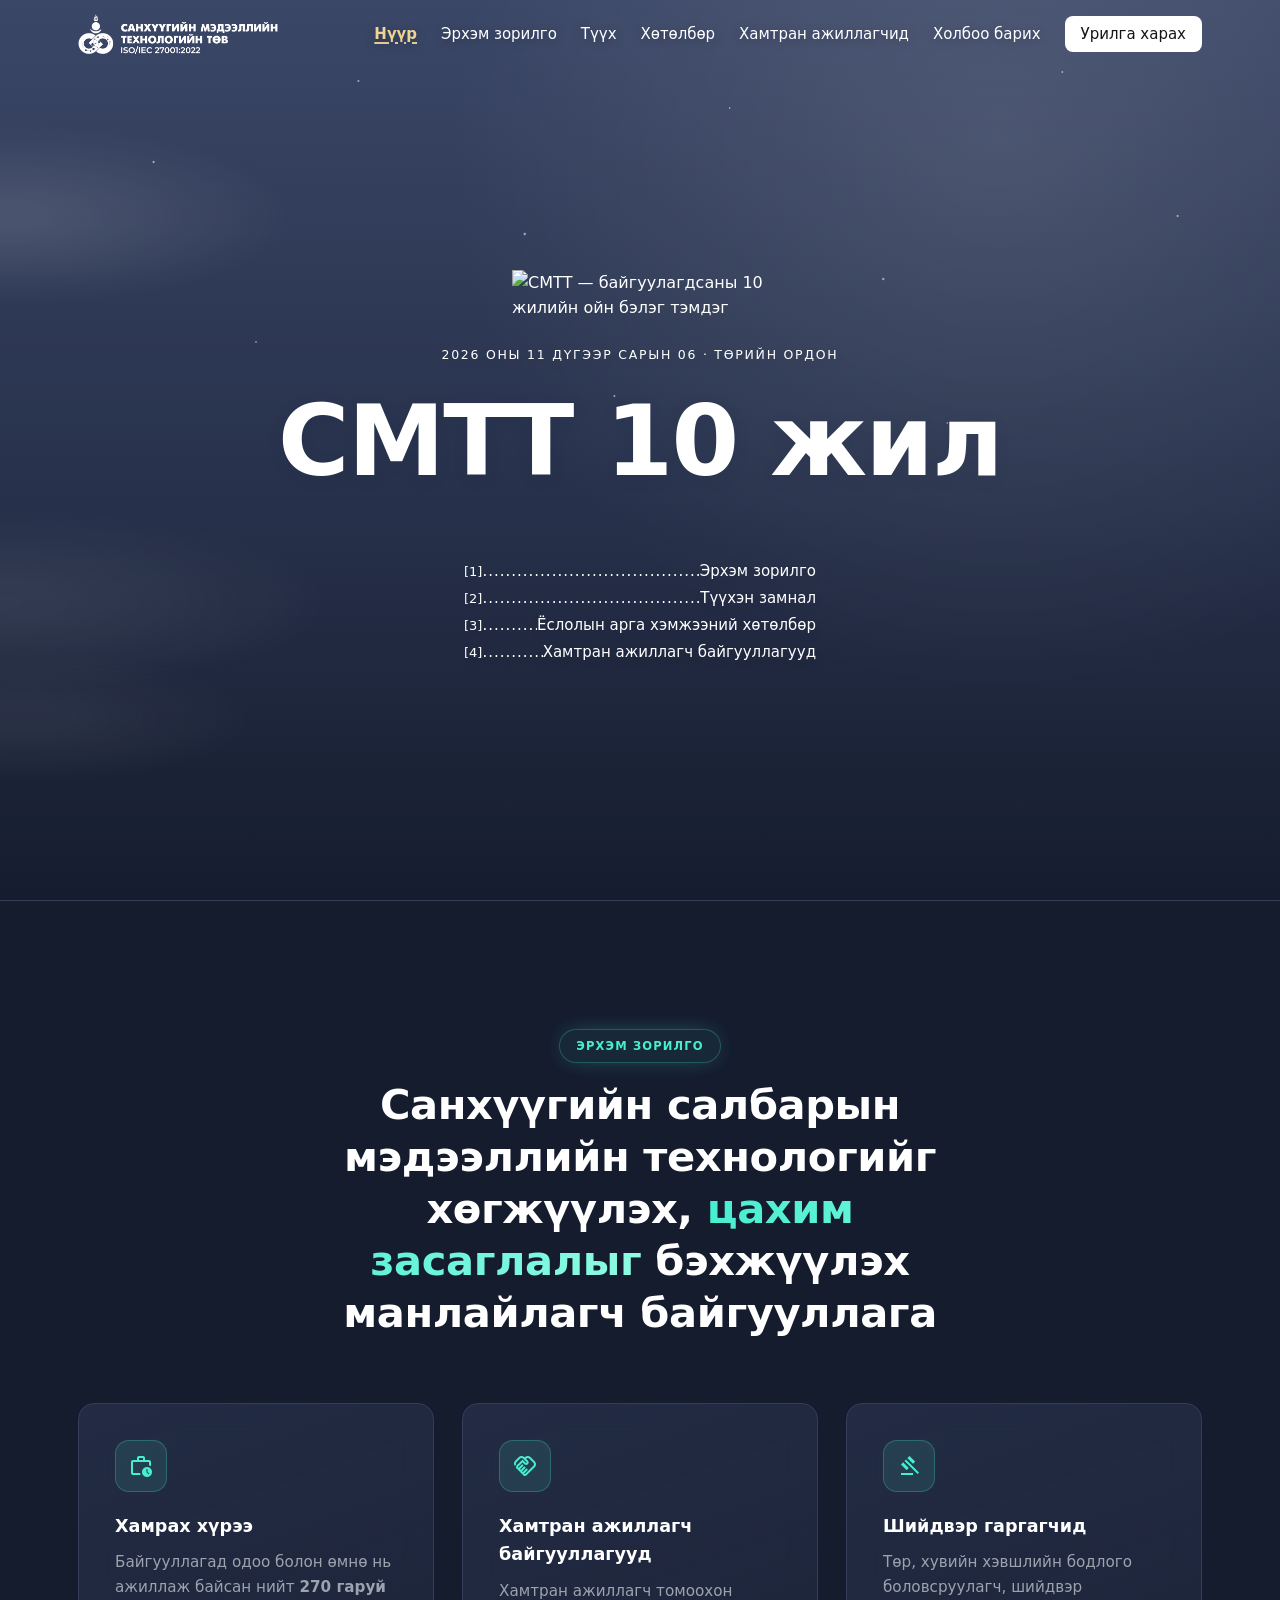
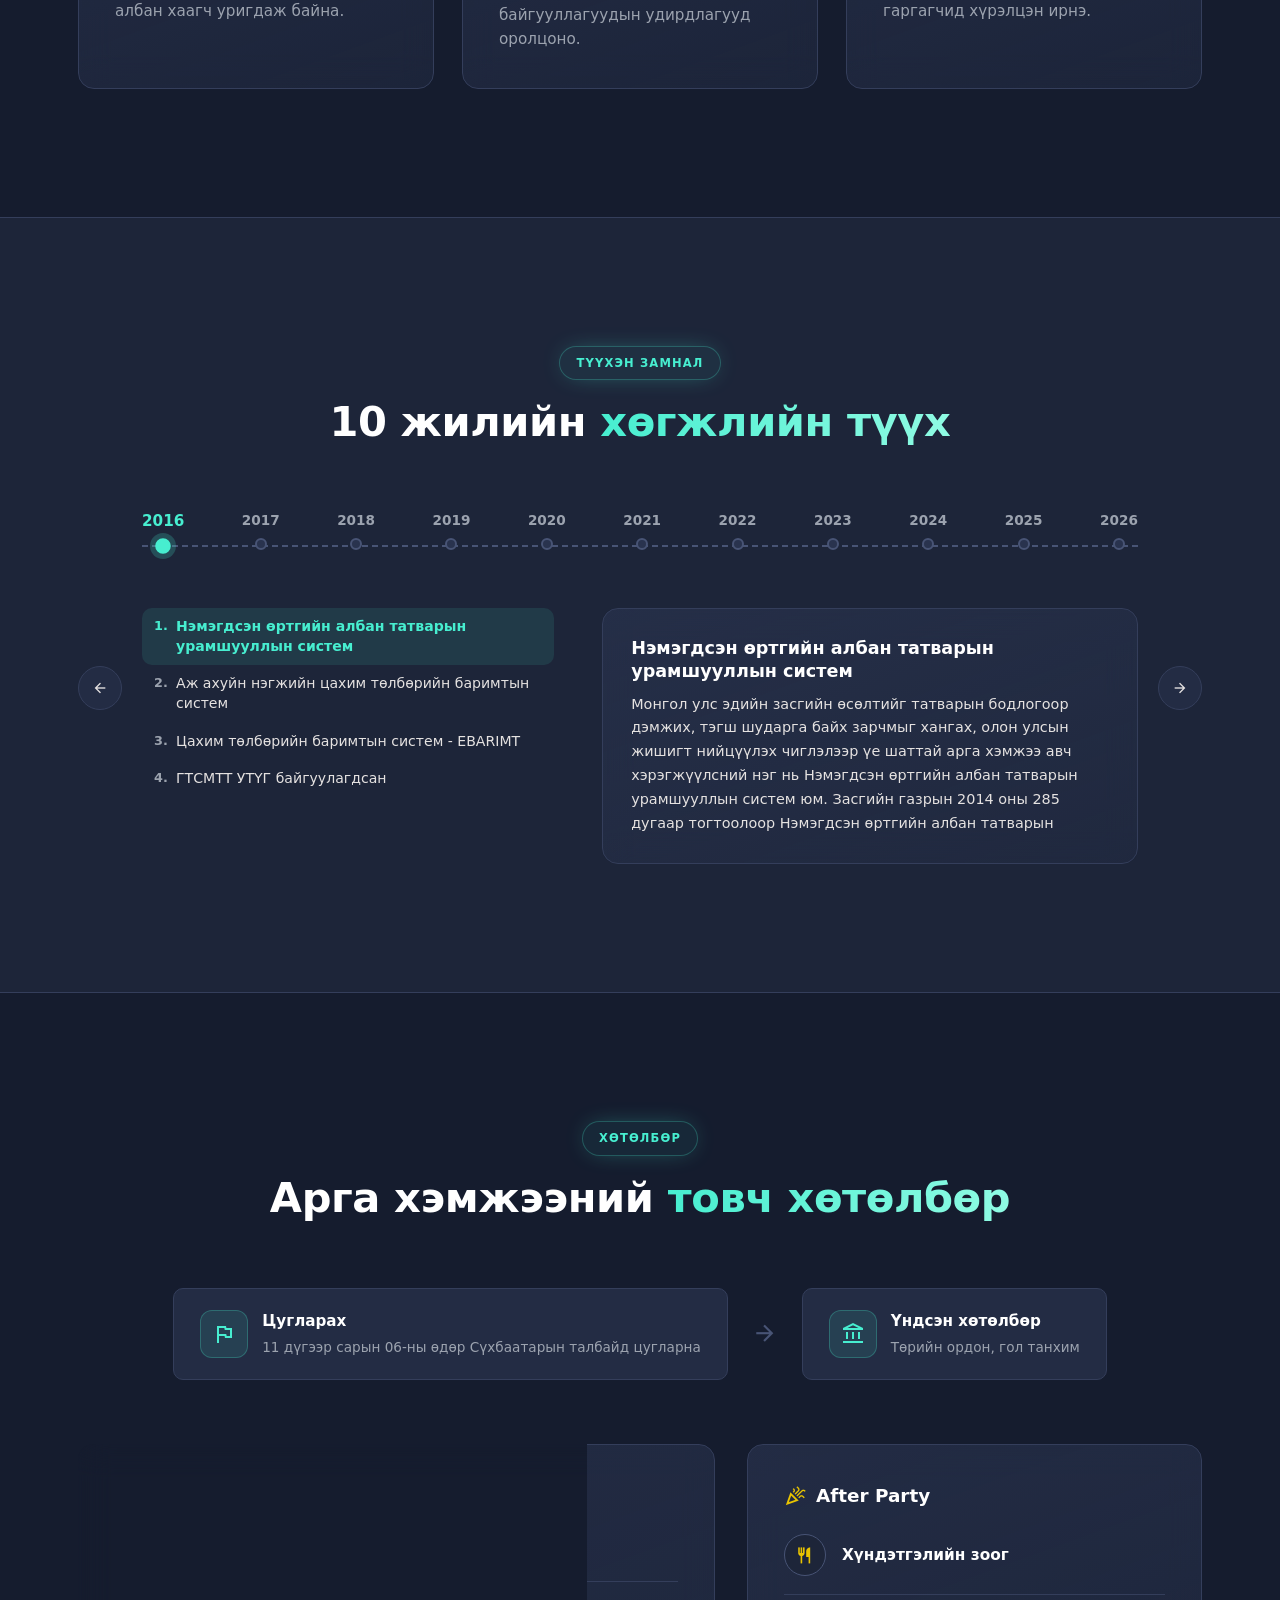
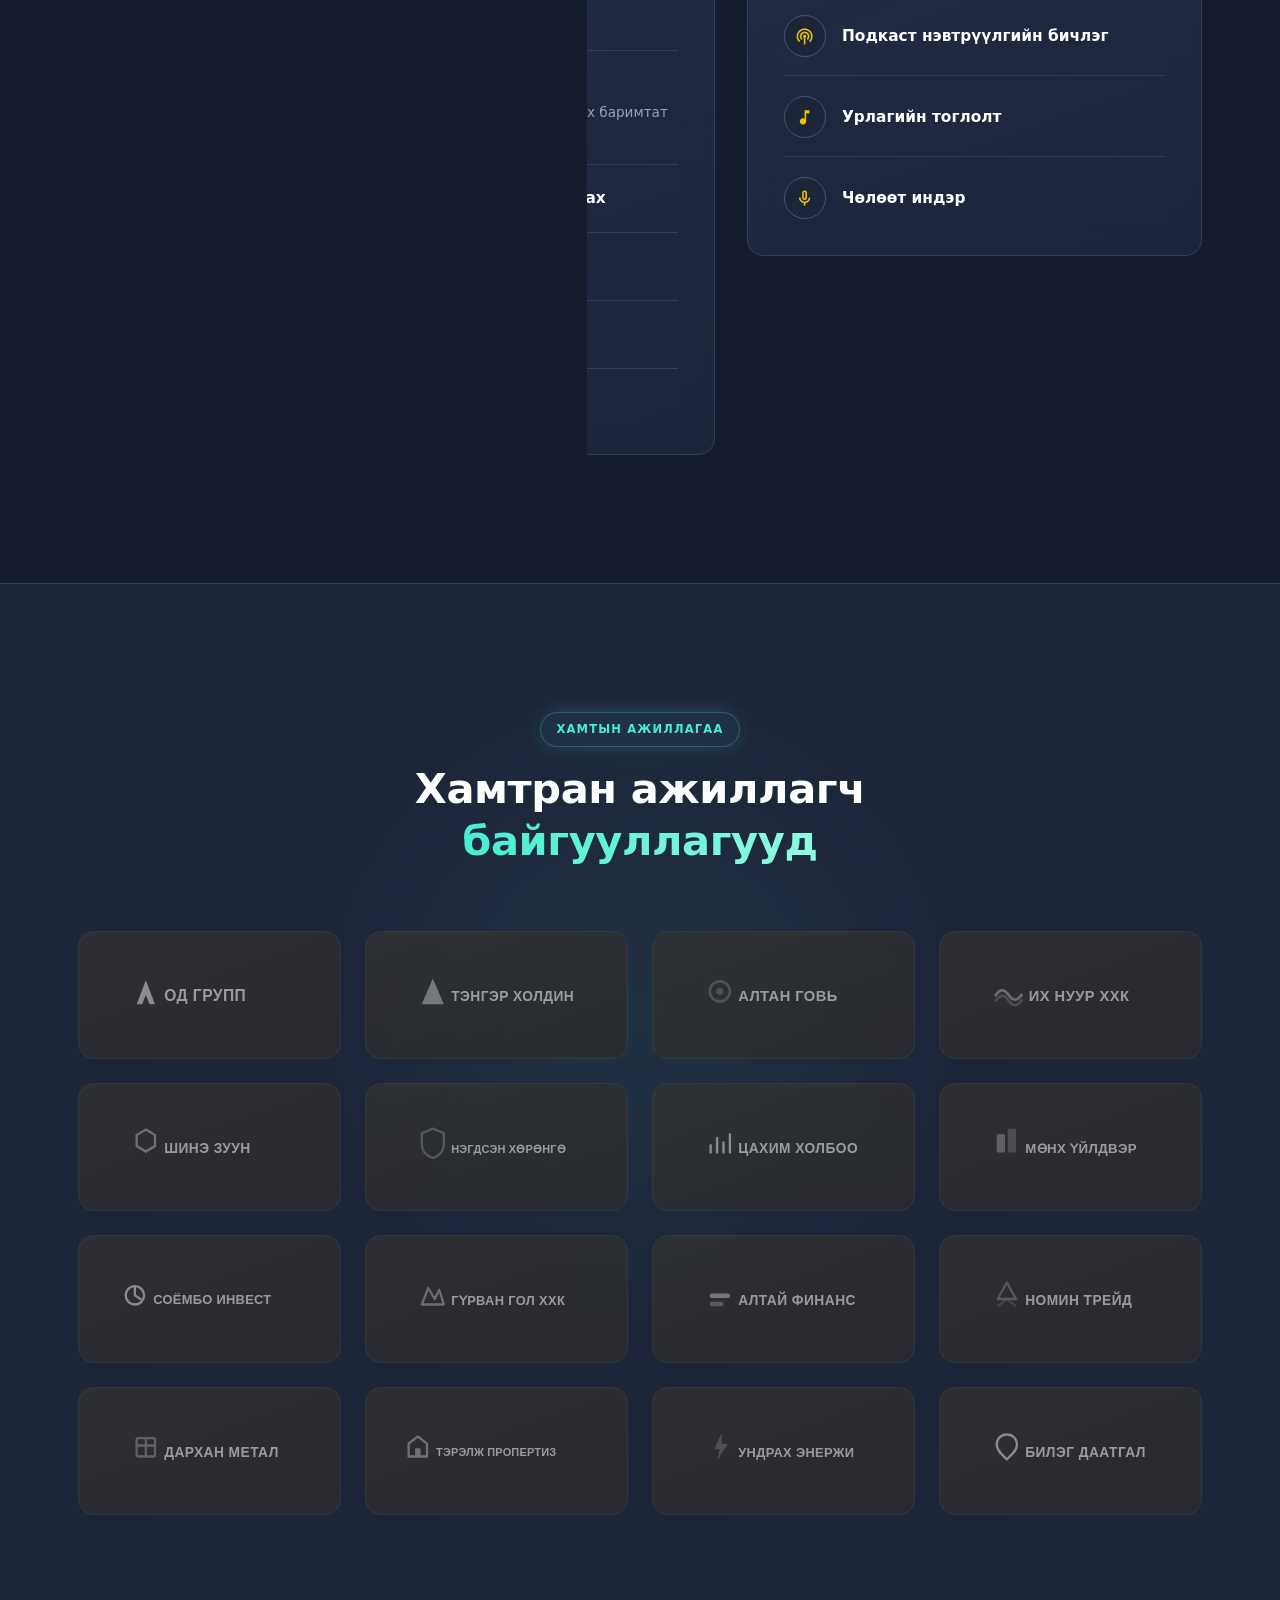
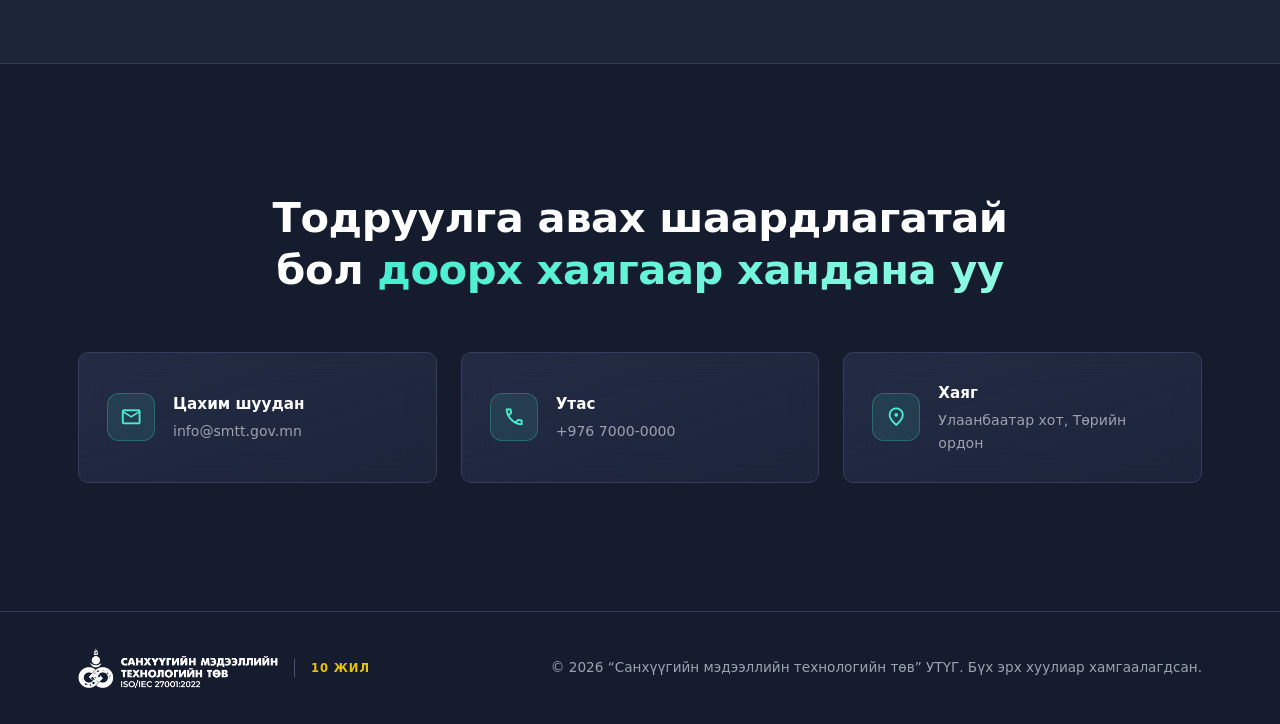
==== commit 026d7f79: "1" ====
--- a/index.html
+++ b/index.html
@@ -45,16 +45,14 @@
             onerror="this.parentElement.classList.add('img-slot--empty'); this.remove()" />
           <span class="img-slot-fallback"><span class="brand-fallback-text">СМТТ</span></span>
         </span>
-        <span class="brand-badge-group">
-          <span class="brand-year">10 ЖИЛ</span>
-          <!-- TODO: 10 жилийн ойн медаль/badge энд нэмэгдэнэ — Мөнжингөөс авах хэвээр -->
-        </span>
+        <!-- TODO: 10 жилийн ойн медаль/badge энд нэмэгдэнэ — Мөнжингөөс авах хэвээр -->
       </a>
 
       <!-- цэс болон CTA нь баруун талдаа нэг бүлэг болж байрлана -->
       <div class="header-content">
         <nav class="nav" id="nav">
           <a href="#top">Нүүр</a>
+          <a href="#about">Эрхэм зорилго</a>
           <a href="#history">Түүх</a>
           <a href="#agenda">Хөтөлбөр</a>
           <a href="#sponsors">Хамтран ажиллагчид</a>
@@ -180,33 +178,6 @@
       <span class="hero-credit"></span>
     </section>
 
-    <!-- ============ HERO SUMMARY ============ -->
-    <section class="hero-summary">
-      <div class="container">
-        <p class="hero-summary-lead" data-reveal>
-          “Санхүүгийн мэдээллийн технологийн төв” УТҮГ нь санхүүгийн салбарын мэдээллийн
-          технологийг хөгжүүлж, цахим засаглалыг бэхжүүлэн ажилласан 10 жилийн ойн
-          ёслолын арга хэмжээг хамт олон, хамтран ажиллагч байгууллагуудынхаа хамт
-          тэмдэглэн өнгөрүүлж байна.
-        </p>
-
-        <div class="hero-meta" data-reveal>
-          <div class="hero-meta-item">
-            <span class="material-symbols-outlined">calendar_month</span>
-            <span>2026 оны 11 дүгээр сарын 06-ны өдөр</span>
-          </div>
-          <div class="hero-meta-item">
-            <span class="material-symbols-outlined">location_on</span>
-            <span>Сүхбаатарын талбай, Төрийн ордон</span>
-          </div>
-          <div class="hero-meta-item">
-            <span class="material-symbols-outlined">groups</span>
-            <span><span class="stat-num" id="statGuests" data-target="270">0</span> гаруй оролцогч</span>
-          </div>
-        </div>
-      </div>
-    </section>
-
     <!-- ============ MISSION / ABOUT ============ -->
     <section class="section" id="about">
       <div class="container">
@@ -376,7 +347,7 @@
     </section>
 
     <!-- ============ SPONSORS ============ -->
-    <section class="section" id="sponsors">
+    <section class="section section--alt" id="sponsors">
       <div class="container">
         <div class="section-head">
           <p class="section-kicker">Хамтын ажиллагаа</p>
@@ -390,7 +361,7 @@
     </section>
 
     <!-- ============ CONTACT / FOOTER CTA ============ -->
-    <section class="section section--alt" id="contact">
+    <section class="section" id="contact">
       <div class="container contact-inner">
         <h2 class="section-title text-center">
           Тодруулга авах шаардлагатай бол <span class="text-accent">доорх хаягаар хандана уу</span>
--- a/css/style.css
+++ b/css/style.css
@@ -46,8 +46,8 @@
   --shadow-color: rgba(0, 0, 0, 0.5);
   --shadow-color-strong: rgba(0, 0, 0, 0.6);
 
-  /* лого цагаан PNG тул цайвар сэдэвт л бараан болгоно;
-     түнш логонууд бараан SVG тул харанхуй сэдэвт эргүүлнэ */
+  /* лого нь цагаан PNG тул харанхуй дэвсгэр дээр хэвээрээ;
+     түнш логонууд бараан SVG тул урвуулж цайруулна */
   --logo-filter: none;
   --sponsor-filter: invert(1) hue-rotate(180deg);
 
@@ -228,13 +228,14 @@
   text-shadow: 0 2px 10px rgba(20, 40, 70, 0.35);
 }
 .site-header:not(.is-scrolled) .nav-toggle { border-color: rgba(255, 255, 255, 0.45); }
+/* тунгалаг үед accent өнгө шөнийн тэнгэр дээр уншигдахгүй тул алтаар тодруулна */
+.site-header:not(.is-scrolled) .nav a.is-active { color: #f0d590; }
 /* харанхуй баннер дээр CTA нь урвуу — цагаан дэвсгэр, бараан үсэг */
 .site-header:not(.is-scrolled) .header-cta {
   background: #ffffff;
   color: #141413;
 }
 
-/* лого нь цагаан PNG тул ivory дэвсгэр дээр гарахдаа бараан болно */
 .site-header.is-scrolled .brand-org-logo img,
 .site-footer .brand-org-logo img { filter: var(--logo-filter); }
 .brand {
@@ -327,6 +328,14 @@
 }
 /* hover дээр өнгө солигдохгүй, зүгээр доогуур зураас гарна */
 .nav a:hover { text-decoration: underline; }
+
+/* Гүйлгэх үед идэвхтэй section-ийн холбоос тодорно (js/main.js: syncNavToSection) */
+.nav a.is-active {
+  font-weight: 600;
+  color: var(--accent);
+  text-decoration: underline;
+  text-decoration-thickness: 2px;
+}
 
 /* ---------- CTA товч (Anthropic-ийн "Try Claude"-ийн байрлал) ---------- */
 .header-cta {
@@ -716,60 +725,6 @@
   .hero-cloud { display: none !important; }
 }
 
-/* ---------- баннерын доорх удиртгал ---------- */
-/* Энэ хэсэг нь баннерын үргэлжлэл — "Нүүр"-т хамаарна. Иймд зөөлөн
-   дэвсгэртэй тусдаа зурвас болгож, доод зааг нь "Эрхэм зорилго" хэсгийг
-   тодхон эхлүүлнэ (өмнө нь хоёулаа ижил дэвсгэртэй тул нийлж харагддаг байв). */
-.hero-summary {
-  position: relative;
-  z-index: 1;
-  padding: clamp(48px, 7vw, 88px) 0 clamp(40px, 6vw, 72px);
-  background: var(--bg-soft);
-  border-bottom: 1px solid var(--border);
-}
-.hero-summary-lead {
-  max-width: 760px;
-  margin: 0 auto 36px;
-  font-family: var(--font-display);
-  font-size: clamp(1.12rem, 2.1vw, 1.4rem);
-  line-height: 1.55;
-  color: var(--text);
-  text-align: center;
-}
-
-.stat-num {
-  font-weight: 800;
-  background: linear-gradient(90deg, var(--accent), var(--accent-2));
-  -webkit-background-clip: text;
-  background-clip: text;
-  color: transparent;
-}
-
-.hero-meta {
-  display: flex;
-  flex-wrap: wrap;
-  justify-content: center;
-  gap: 16px;
-}
-.hero-meta-item {
-  display: flex;
-  align-items: center;
-  gap: 8px;
-  padding: 10px 18px;
-  border-radius: 999px;
-  background: var(--chip);
-  backdrop-filter: blur(10px);
-  border: 1px solid var(--border-soft);
-  font-size: 0.9rem;
-  color: var(--text-soft);
-  transition: border-color 0.3s var(--ease), transform 0.3s var(--ease), background 0.3s var(--ease);
-}
-.hero-meta-item:hover {
-  border-color: var(--accent);
-  transform: translateY(-2px);
-}
-.hero-meta-item .material-symbols-outlined { color: var(--accent); }
-
 /* ---------- image slots (drop real photos in later) ---------- */
 .img-slot {
   position: relative;
@@ -797,15 +752,18 @@
 .img-slot--empty .img-slot-fallback { display: flex; }
 
 /* ---------- sections (shared) ---------- */
+/* Хэсэг бүр хөрш хэсгээсээ дэвсгэрээрээ ялгарна: --bg ба --bg-soft
+   ээлжилнэ, зааг бүр дээр нэг хялгасан зураас татагдана. Иймд шинэ
+   section нэмэхдээ ээлжийг нь хадгалж --alt-ыг сольж тавина. */
 .section {
   position: relative;
   z-index: 1;
   padding: clamp(64px, 11vw, 128px) 0;
+  background: var(--bg);
+  border-top: 1px solid var(--border);
 }
 .section--alt {
   background: var(--bg-soft);
-  border-top: 1px solid var(--border);
-  border-bottom: 1px solid var(--border);
 }
 .section-head { max-width: 760px; margin: 0 auto 64px; text-align: center; }
 .section-kicker {
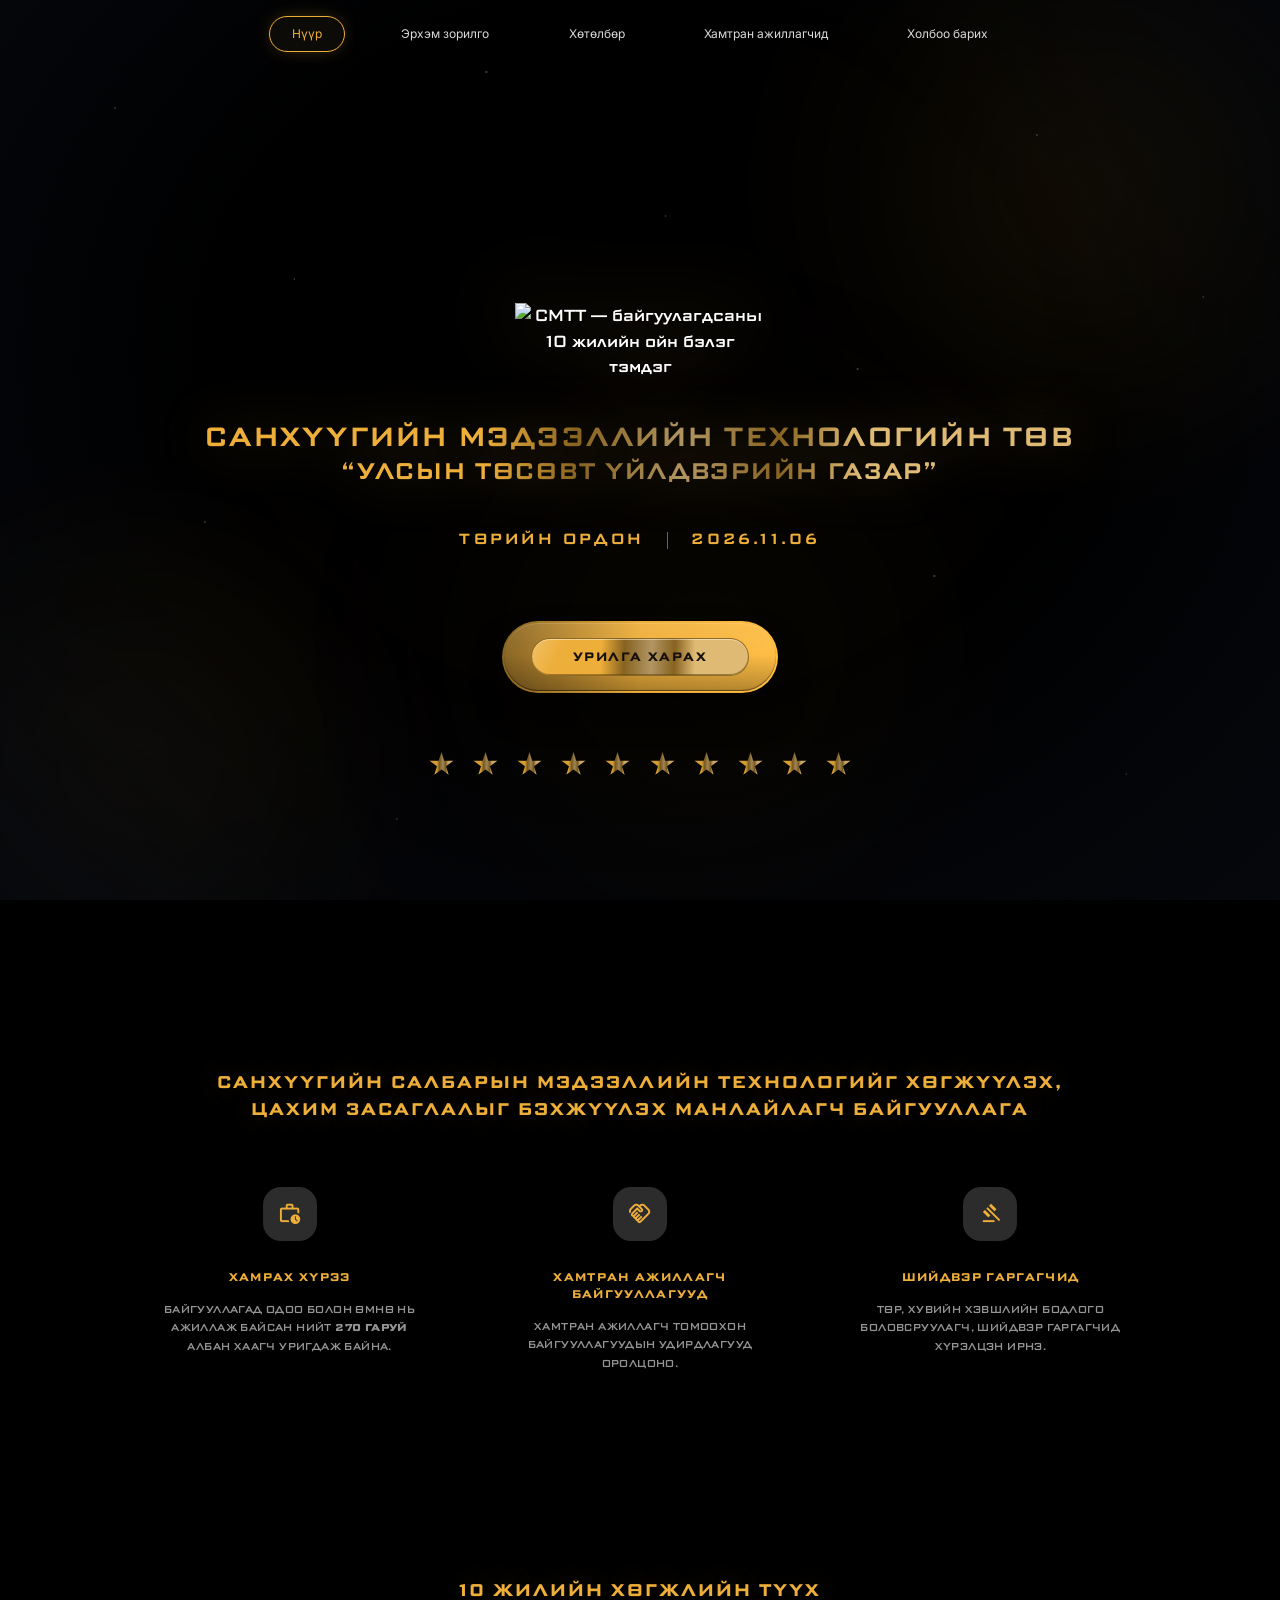
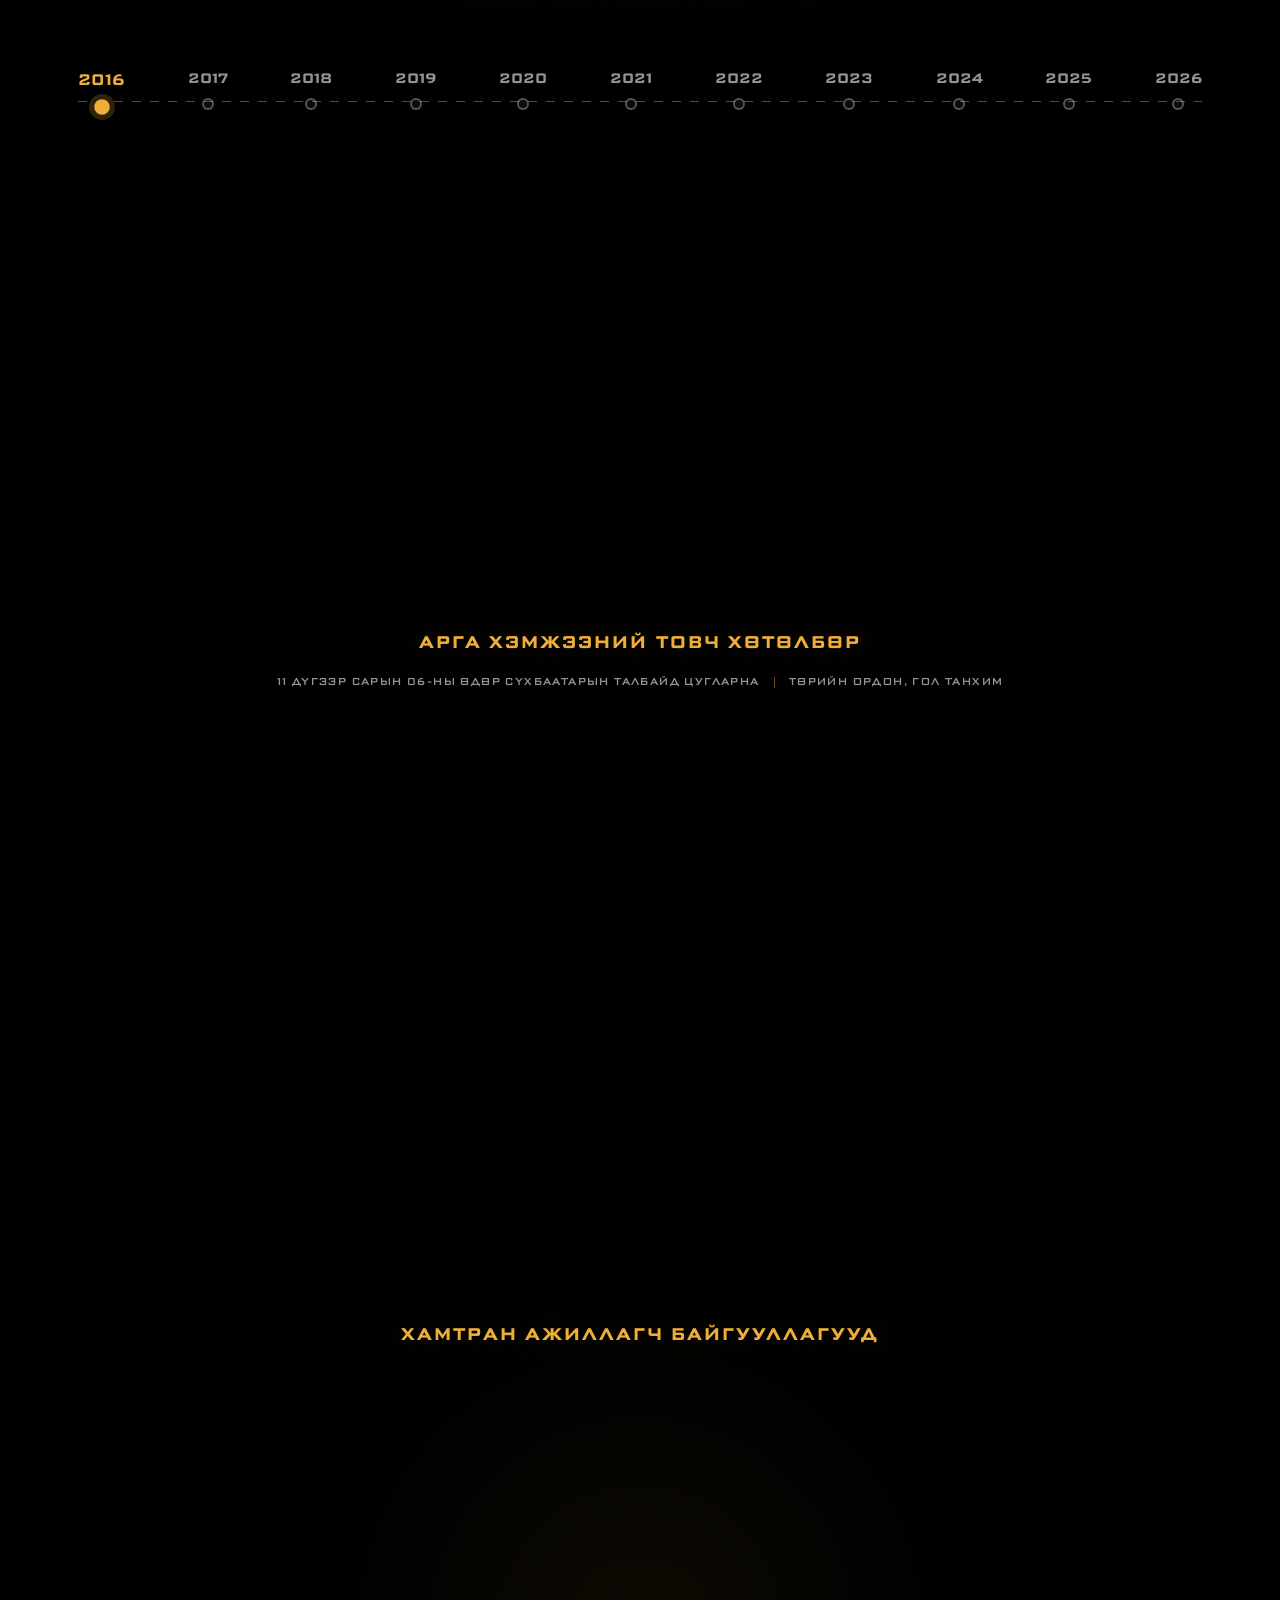
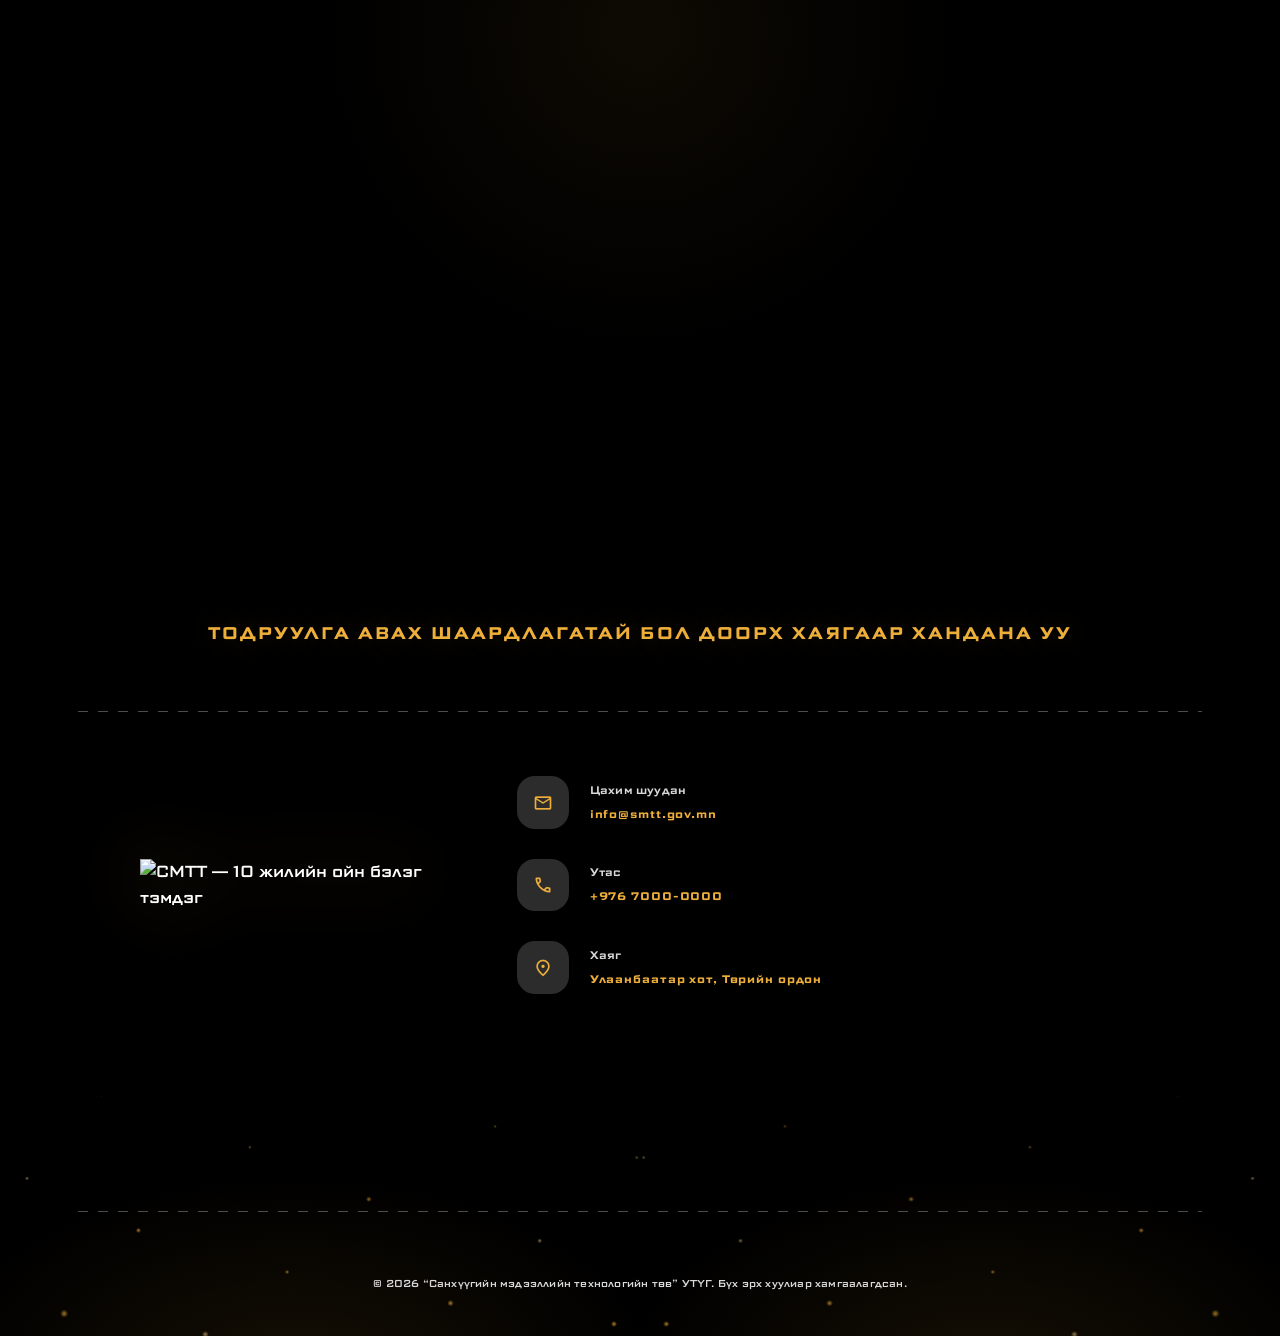
==== commit 2450707e: "1" ====
--- a/index.html
+++ b/index.html
@@ -7,7 +7,7 @@
   <title>СМТТ 10 жил | Санхүүгийн мэдээллийн технологийн төв</title>
   <meta name="description"
     content="“Санхүүгийн мэдээллийн технологийн төв” УТҮГ байгуулагдсаны 10 жилийн ойн ёслолын арга хэмжээ. 2026 оны 11 дүгээр сарын 06-ны өдөр, Төрийн ордон, Улаанбаатар хот." />
-  <meta name="theme-color" content="#151c2e" />
+  <meta name="theme-color" content="#060606" />
   <link rel="icon" type="image/svg+xml" href="assets/logo.svg" />
   <link rel="apple-touch-icon" href="assets/logo.svg" />
 
@@ -15,13 +15,20 @@
   <link href="https://fonts.googleapis.com" rel="preconnect" />
   <link crossorigin href="https://fonts.gstatic.com" rel="preconnect" />
   <link
-    href="https://fonts.googleapis.com/css2?family=Material+Symbols+Outlined:opsz,wght,FILL,GRAD@20..48,100..700,0..1,-50..200&display=swap"
+    href="https://fonts.googleapis.com/css2?family=Inter:wght@400;500;600&family=Science+Gothic:wdth,wght@62.5..150,100..900&family=Material+Symbols+Outlined:opsz,wght,FILL,GRAD@20..48,100..700,0..1,-50..200&display=swap"
     rel="stylesheet" />
 
   <link rel="stylesheet" href="css/style.css" />
 </head>
 
 <body>
+  <!-- ambient дэвсгэрийн эффект: хөвөх туяаны толбо + оддын тор (css/style.css: .site-bg) -->
+  <div class="site-bg" aria-hidden="true">
+    <span class="site-bg-orb site-bg-orb--teal"></span>
+    <span class="site-bg-orb site-bg-orb--gold"></span>
+    <span class="site-bg-orb site-bg-orb--blue"></span>
+  </div>
+
   <!-- shared logo emblem, referenced via <use> in header + footer -->
   <svg width="0" height="0" style="position:absolute" aria-hidden="true">
     <symbol id="logo-emblem" viewBox="0 0 64 64">
@@ -36,146 +43,62 @@
 
 
 
-  <!-- ============ HEADER ============ -->
+  <!-- ============ HEADER — загвараар: зөвхөн голлуулсан цэс ============ -->
   <header class="site-header" id="top">
     <div class="container header-inner">
-      <a href="#top" class="brand">
-        <span class="img-slot brand-org-logo">
-          <img src="assets/new-LogoWhite.png" alt="Байгууллагын лого"
-            onerror="this.parentElement.classList.add('img-slot--empty'); this.remove()" />
-          <span class="img-slot-fallback"><span class="brand-fallback-text">СМТТ</span></span>
-        </span>
-        <!-- TODO: 10 жилийн ойн медаль/badge энд нэмэгдэнэ — Мөнжингөөс авах хэвээр -->
-      </a>
-
-      <!-- цэс болон CTA нь баруун талдаа нэг бүлэг болж байрлана -->
-      <div class="header-content">
-        <nav class="nav" id="nav">
-          <a href="#top">Нүүр</a>
-          <a href="#about">Эрхэм зорилго</a>
-          <a href="#history">Түүх</a>
-          <a href="#agenda">Хөтөлбөр</a>
-          <a href="#sponsors">Хамтран ажиллагчид</a>
-          <a href="#contact">Холбоо барих</a>
-        </nav>
-
-        <div class="header-actions">
-          <button class="header-cta" type="button" data-modal-open="inviteModal">
-            <span class="header-cta-full">Урилга харах</span>
-            <span class="header-cta-short">Урилга</span>
-          </button>
-          <button class="nav-toggle" id="navToggle" aria-label="Цэс нээх" aria-expanded="false">
-            <span class="material-symbols-outlined">menu</span>
-          </button>
-        </div>
-      </div>
+      <nav class="nav" id="nav">
+        <a href="#top">Нүүр</a>
+        <a href="#about">Эрхэм зорилго</a>
+        <a href="#agenda">Хөтөлбөр</a>
+        <a href="#sponsors">Хамтран ажиллагчид</a>
+        <a href="#contact">Холбоо барих</a>
+      </nav>
+
+      <button class="nav-toggle" id="navToggle" aria-label="Цэс нээх" aria-expanded="false">
+        <span class="material-symbols-outlined">menu</span>
+      </button>
     </div>
   </header>
 
   <main>
     <!-- ============ HERO (launch banner) ============ -->
     <section class="hero" id="hero">
-      <!-- тэнгэрийн дүр зураг: градиент, одод, үүлэн манан -->
-      <div class="hero-sky" aria-hidden="true">
-        <div class="hero-cloud"></div>
-        <div class="hero-cloud"></div>
-        <div class="hero-cloud"></div>
-        <div class="hero-cloud"></div>
-      </div>
-
-      <!-- алтан оч — "logo intro.mp4"-ийн CSS хувилбар (css/style.css: .hero-spark) -->
-      <div class="hero-sparks" aria-hidden="true">
-        <!-- зүүн доороос баруун дээш -->
-        <i class="hero-spark" style="--x:-10%;--y:86%;--len:240px;--rot:-38deg;--dur:5.2s;--delay:0s;--op:.9"></i>
-        <i class="hero-spark" style="--x:-6%;--y:74%;--len:180px;--rot:-36deg;--dur:6.1s;--delay:-1.4s;--op:.7"></i>
-        <i class="hero-spark" style="--x:2%;--y:92%;--len:300px;--rot:-40deg;--dur:4.6s;--delay:-2.3s;--op:.95"></i>
-        <i class="hero-spark" style="--x:-14%;--y:64%;--len:150px;--rot:-34deg;--dur:7s;--delay:-3.1s;--op:.55"></i>
-        <i class="hero-spark" style="--x:6%;--y:80%;--len:210px;--rot:-39deg;--dur:5.8s;--delay:-0.9s;--op:.8"></i>
-        <i class="hero-spark" style="--x:12%;--y:96%;--len:260px;--rot:-42deg;--dur:4.9s;--delay:-3.6s;--op:.85"></i>
-        <i class="hero-spark" style="--x:-4%;--y:56%;--len:130px;--rot:-33deg;--dur:7.6s;--delay:-2s;--op:.5"></i>
-        <i class="hero-spark" style="--x:18%;--y:88%;--len:190px;--rot:-37deg;--dur:6.4s;--delay:-4.2s;--op:.75"></i>
-        <!-- зүүн дээрээс баруун доош -->
-        <i class="hero-spark" style="--x:-8%;--y:6%;--len:220px;--rot:34deg;--dur:5.6s;--delay:-0.6s;--op:.8"></i>
-        <i class="hero-spark" style="--x:2%;--y:-4%;--len:260px;--rot:31deg;--dur:6.8s;--delay:-2.7s;--op:.7"></i>
-        <i class="hero-spark" style="--x:-12%;--y:18%;--len:170px;--rot:36deg;--dur:7.2s;--delay:-1.8s;--op:.55"></i>
-        <i class="hero-spark" style="--x:10%;--y:2%;--len:200px;--rot:33deg;--dur:5s;--delay:-3.9s;--op:.85"></i>
-        <!-- баруун талын нягт бөөгнөрөл -->
-        <i class="hero-spark" style="--x:44%;--y:70%;--len:280px;--rot:-42deg;--dur:4.8s;--delay:-1.1s;--op:.9"></i>
-        <i class="hero-spark" style="--x:52%;--y:84%;--len:230px;--rot:-40deg;--dur:5.5s;--delay:-2.5s;--op:.8"></i>
-        <i class="hero-spark" style="--x:38%;--y:58%;--len:190px;--rot:-44deg;--dur:6.2s;--delay:-0.4s;--op:.65"></i>
-        <i class="hero-spark" style="--x:58%;--y:76%;--len:320px;--rot:-41deg;--dur:4.4s;--delay:-3.3s;--op:.95"></i>
-        <i class="hero-spark" style="--x:48%;--y:92%;--len:210px;--rot:-38deg;--dur:5.9s;--delay:-4.6s;--op:.75"></i>
-        <i class="hero-spark" style="--x:64%;--y:64%;--len:250px;--rot:-43deg;--dur:5.1s;--delay:-1.9s;--op:.85"></i>
-        <i class="hero-spark" style="--x:40%;--y:-2%;--len:240px;--rot:30deg;--dur:6s;--delay:-2.2s;--op:.7"></i>
-        <i class="hero-spark" style="--x:56%;--y:10%;--len:200px;--rot:32deg;--dur:5.3s;--delay:-4s;--op:.8"></i>
-        <i class="hero-spark" style="--x:68%;--y:0%;--len:280px;--rot:29deg;--dur:4.7s;--delay:-1.3s;--op:.9"></i>
-        <i class="hero-spark" style="--x:34%;--y:14%;--len:160px;--rot:35deg;--dur:7.4s;--delay:-3.5s;--op:.5"></i>
-        <!-- гүн рүү алсарсан нимгэн очнууд -->
-        <i class="hero-spark" style="--x:22%;--y:44%;--len:120px;--w:1px;--rot:-36deg;--dur:8s;--delay:-0.7s;--op:.35"></i>
-        <i class="hero-spark" style="--x:70%;--y:40%;--len:140px;--w:1px;--rot:-40deg;--dur:7.8s;--delay:-2.9s;--op:.4"></i>
-        <i class="hero-spark" style="--x:8%;--y:34%;--len:110px;--w:1px;--rot:32deg;--dur:8.6s;--delay:-5s;--op:.3"></i>
-        <i class="hero-spark" style="--x:50%;--y:30%;--len:130px;--w:1px;--rot:-35deg;--dur:8.2s;--delay:-1.6s;--op:.35"></i>
-        <!-- алтан тоос -->
-        <i class="hero-dust" style="--x:16%;--y:72%;--s:5px;--dur:11s;--delay:-1s;--op:.7"></i>
-        <i class="hero-dust" style="--x:31%;--y:88%;--s:3px;--dur:13s;--delay:-4s;--op:.55"></i>
-        <i class="hero-dust" style="--x:62%;--y:80%;--s:6px;--dur:10s;--delay:-6.5s;--op:.65"></i>
-        <i class="hero-dust" style="--x:78%;--y:60%;--s:4px;--dur:12.5s;--delay:-2.4s;--op:.6"></i>
-        <i class="hero-dust" style="--x:45%;--y:66%;--s:3px;--dur:14s;--delay:-8s;--op:.45"></i>
-        <i class="hero-dust" style="--x:86%;--y:44%;--s:5px;--dur:11.5s;--delay:-5.2s;--op:.55"></i>
-        <i class="hero-dust" style="--x:24%;--y:52%;--s:4px;--dur:12s;--delay:-9.3s;--op:.5"></i>
-        <i class="hero-dust" style="--x:71%;--y:26%;--s:3px;--dur:13.5s;--delay:-3.7s;--op:.4"></i>
-      </div>
-
-      <!-- эргэдэг зоос: assets/3dlogo.gif (1500×1500, тунгалаг дэвсгэртэй).
-           Өмнөх Comp 2.mp4 нь alpha-гүй тул хар дэвсгэрийг screen холилтоор
-           хасдаг байсан — GIF нь жинхэнэ тунгалаг тул тэр заль хэрэггүй,
-           алтан туяаг нь дахин drop-shadow-оор өгөв. -->
-      <div class="hero-logo">
-        <img class="hero-logo-img" src="assets/3dlogo.gif"
-          alt="СМТТ — байгуулагдсаны 10 жилийн ойн бэлэг тэмдэг" />
-      </div>
-
-      <div class="hero-words">
-        <p class="hero-date">2026 оны 11 дүгээр сарын 06 · Төрийн ордон</p>
-
-        <h1 class="hero-title" aria-label="СМТТ 10 жил">
-          <span class="hero-title-line" aria-hidden="true">СМТТ 10 жил</span>
-          <span class="hero-title-line hero-title-line--second" aria-hidden="true"></span>
+      <div class="hero-inner">
+        <!-- эргэдэг алтан зоос: assets/3dlogo.gif (тунгалаг дэвсгэртэй) -->
+        <div class="hero-logo">
+          <img class="hero-logo-img" src="assets/3dlogo.gif"
+            alt="СМТТ — байгуулагдсаны 10 жилийн ойн бэлэг тэмдэг" />
+        </div>
+
+        <h1 class="hero-title">
+          <span class="hero-title-line">Санхүүгийн мэдээллийн технологийн төв</span>
+          <span class="hero-title-line hero-title-line--second">“Улсын төсөвт үйлдвэрийн газар”</span>
         </h1>
 
-        <nav class="hero-index" aria-label="Хуудасны агуулга">
-          <a href="#about" class="hero-index-row" style="--fx-row:0">
-            <span class="hero-index-row-inner">
-              <span class="hero-index-num">[1]</span>
-              <span class="hero-index-leader" aria-hidden="true">................................................................................................................................................................</span>
-              <span>Эрхэм зорилго</span>
-            </span>
-          </a>
-          <a href="#history" class="hero-index-row" style="--fx-row:1">
-            <span class="hero-index-row-inner">
-              <span class="hero-index-num">[2]</span>
-              <span class="hero-index-leader" aria-hidden="true">................................................................................................................................................................</span>
-              <span>Түүхэн замнал</span>
-            </span>
-          </a>
-          <a href="#agenda" class="hero-index-row" style="--fx-row:2">
-            <span class="hero-index-row-inner">
-              <span class="hero-index-num">[3]</span>
-              <span class="hero-index-leader" aria-hidden="true">................................................................................................................................................................</span>
-              <span>Ёслолын арга хэмжээний хөтөлбөр</span>
-            </span>
-          </a>
-          <a href="#sponsors" class="hero-index-row" style="--fx-row:3">
-            <span class="hero-index-row-inner">
-              <span class="hero-index-num">[4]</span>
-              <span class="hero-index-leader" aria-hidden="true">................................................................................................................................................................</span>
-              <span>Хамтран ажиллагч байгууллагууд</span>
-            </span>
-          </a>
-        </nav>
-      </div>
-
-      <span class="hero-credit"></span>
+        <p class="hero-meta">
+          <span>Төрийн ордон</span>
+          <span class="hero-meta-sep" aria-hidden="true"></span>
+          <span>2026.11.06</span>
+        </p>
+
+        <button class="hero-cta" type="button" data-modal-open="inviteModal">
+          <span>Урилга харах</span>
+        </button>
+
+        <!-- 10 жилийг илэрхийлэх алтан одод -->
+        <div class="hero-stars" aria-hidden="true">
+          <span class="hero-star" style="--i:0"></span>
+          <span class="hero-star" style="--i:1"></span>
+          <span class="hero-star" style="--i:2"></span>
+          <span class="hero-star" style="--i:3"></span>
+          <span class="hero-star" style="--i:4"></span>
+          <span class="hero-star" style="--i:5"></span>
+          <span class="hero-star" style="--i:6"></span>
+          <span class="hero-star" style="--i:7"></span>
+          <span class="hero-star" style="--i:8"></span>
+          <span class="hero-star" style="--i:9"></span>
+        </div>
+      </div>
     </section>
 
     <!-- ============ MISSION / ABOUT ============ -->
@@ -240,108 +163,76 @@
     </section>
 
     <!-- ============ AGENDA + PARTICIPATION (нэгтгэсэн) ============ -->
+    <!-- ============ AGENDA ============ -->
     <section class="section" id="agenda">
       <div class="container">
         <div class="section-head">
-          <p class="section-kicker">Хөтөлбөр</p>
           <h2 class="section-title">Арга хэмжээний <span class="text-accent">товч хөтөлбөр</span></h2>
-        </div>
-
-        <div class="agenda-loc">
-          <div class="agenda-loc-card" data-reveal>
-            <span class="material-symbols-outlined">flag</span>
-            <div>
-              <h4>Цугларах</h4>
-              <p>11 дүгээр сарын 06-ны өдөр Сүхбаатарын талбайд цугларна</p>
-            </div>
-          </div>
-          <span class="material-symbols-outlined agenda-loc-arrow">arrow_forward</span>
-          <div class="agenda-loc-card" data-reveal>
-            <span class="material-symbols-outlined">account_balance</span>
-            <div>
-              <h4>Үндсэн хөтөлбөр</h4>
-              <p>Төрийн ордон, гол танхим</p>
-            </div>
-          </div>
+          <p class="section-sub">
+            11 дүгээр сарын 06-ны өдөр Сүхбаатарын талбайд цугларна
+            <span class="section-sub-sep" aria-hidden="true"></span>
+            Төрийн ордон, гол танхим
+          </p>
         </div>
 
         <div class="agenda-cols">
-          <div class="agenda-col" data-reveal>
-            <h3 class="agenda-col-title">
-              <span class="material-symbols-outlined">emoji_events</span>
-             Үндсэн хөтөлбөр
-            </h3>
-            <ol class="agenda-list">
-              <li>
-                <span class="agenda-dur">10 мин</span>
-                <div>
-                  <strong>Ерөнхий сайдын үг</strong>
-                </div>
-              </li>
-              <li>
-                <span class="agenda-dur">5 мин</span>
-                <div>
-                  <strong>Сангийн сайдын үг</strong>
-                </div>
-              </li>
-              <li>
-                <span class="agenda-dur">10 мин</span>
-                <div>
-                  <strong>Захирлын мэндчилгээ</strong>
-                  <p>Үргэлжлүүлэн байгууллагын түүхэн замналыг өгүүлэх баримтат кино дэлгэцнээ гарна</p>
-                </div>
-              </li>
-              <li>
-                <span class="agenda-dur">20 мин</span>
-                <div>
-                  <strong>Шагнал урамшуулал, гарын бэлэг гардуулах</strong>
-                </div>
-              </li>
-              <li>
-                <span class="agenda-dur">15 мин</span>
-                <div>
-                  <strong>Завсарлага</strong>
-                </div>
-              </li>
-              <li>
-                <span class="agenda-dur">30 мин</span>
-                <div>
-                  <strong>Чөлөөт ярилцлага, санал солилцоо</strong>
-                </div>
-              </li>
-              <li>
-                <span class="agenda-dur">—</span>
-                <div>
-                  <strong>Арга хэмжээний хаалт</strong>
-                </div>
-              </li>
-            </ol>
-          </div>
-
-          <div class="agenda-col" data-reveal>
-            <h3 class="agenda-col-title">
-              <span class="material-symbols-outlined">celebration</span>
-              After Party
-            </h3>
-            <ul class="agenda-list agenda-list--party">
-              <li>
-                <span class="material-symbols-outlined">restaurant</span>
-                <div><strong>Хүндэтгэлийн зоог</strong></div>
-              </li>
-              <li>
-                <span class="material-symbols-outlined">podcasts</span>
-                <div><strong>Подкаст нэвтрүүлгийн бичлэг</strong></div>
-              </li>
-              <li>
-                <span class="material-symbols-outlined">music_note</span>
-                <div><strong>Урлагийн тоглолт</strong></div>
-              </li>
-              <li>
-                <span class="material-symbols-outlined">mic</span>
-                <div><strong>Чөлөөт индэр</strong></div>
-              </li>
-            </ul>
-          </div>
+        <div class="agenda-block" data-reveal>
+          <h3 class="agenda-block-title">Үндсэн хөтөлбөр</h3>
+          <ol class="agenda-list">
+            <li>
+              <span class="agenda-dur">09:00-09:10</span>
+              <div><strong>Ерөнхий сайдын үг</strong></div>
+            </li>
+            <li>
+              <span class="agenda-dur">09:10-09:15</span>
+              <div><strong>Сангийн сайдын үг</strong></div>
+            </li>
+            <li>
+              <span class="agenda-dur">09:15-09:25</span>
+              <div>
+                <strong>Захирлын мэндчилгээ</strong>
+              </div>
+            </li>
+            <li>
+              <span class="agenda-dur">09:25-09:45</span>
+              <div><strong>Шагнал урамшуулал, гарын бэлэг гардуулах</strong></div>
+            </li>
+            <li>
+              <span class="agenda-dur">09:45-10:00</span>
+              <div><strong>Завсарлага</strong></div>
+            </li>
+            <li>
+              <span class="agenda-dur">10:00-10:30</span>
+              <div><strong>Чөлөөт ярилцлага, санал солилцоо</strong></div>
+            </li>
+            <li>
+              <span class="agenda-dur">10:30</span>
+              <div><strong>Арга хэмжээний хаалт</strong></div>
+            </li>
+          </ol>
+        </div>
+
+        <div class="agenda-block" data-reveal>
+          <h3 class="agenda-block-title">After Party</h3>
+          <ol class="agenda-list">
+            <li>
+              <span class="agenda-dur">—</span>
+              <div><strong>Хүндэтгэлийн зоог</strong></div>
+            </li>
+            <li>
+              <span class="agenda-dur">—</span>
+              <div><strong>Подкаст нэвтрүүлгийн бичлэг</strong></div>
+            </li>
+            <li>
+              <span class="agenda-dur">—</span>
+              <div><strong>Урлагийн тоглолт</strong></div>
+            </li>
+            <li>
+              <span class="agenda-dur">—</span>
+              <div><strong>Чөлөөт индэр</strong></div>
+            </li>
+          </ol>
+        </div>
         </div>
       </div>
     </section>
@@ -361,31 +252,43 @@
     </section>
 
     <!-- ============ CONTACT / FOOTER CTA ============ -->
+    <!-- ============ CONTACT ============ -->
     <section class="section" id="contact">
-      <div class="container contact-inner">
-        <h2 class="section-title text-center">
-          Тодруулга авах шаардлагатай бол <span class="text-accent">доорх хаягаар хандана уу</span>
-        </h2>
-        <div class="contact-grid">
-          <a href="mailto:info@smtt.gov.mn" class="contact-card" data-reveal>
-            <span class="material-symbols-outlined">mail</span>
-            <div>
-              <h4>Цахим шуудан</h4>
-              <p>info@smtt.gov.mn</p>
-            </div>
-          </a>
-          <a href="tel:+97670000000" class="contact-card" data-reveal>
-            <span class="material-symbols-outlined">call</span>
-            <div>
-              <h4>Утас</h4>
-              <p>+976 7000-0000</p>
-            </div>
-          </a>
-          <div class="contact-card" data-reveal>
-            <span class="material-symbols-outlined">location_on</span>
-            <div>
-              <h4>Хаяг</h4>
-              <p>Улаанбаатар хот, Төрийн ордон</p>
+      <div class="container">
+        <div class="section-head">
+          <h2 class="section-title">
+            Тодруулга авах шаардлагатай бол <span class="text-accent">доорх хаягаар хандана уу</span>
+          </h2>
+        </div>
+
+        <hr class="rule-dashed" />
+
+        <div class="contact-inner">
+          <div class="contact-emblem" data-reveal>
+            <img src="assets/3dlogo.gif" alt="СМТТ — 10 жилийн ойн бэлэг тэмдэг" />
+          </div>
+
+          <div class="contact-grid">
+            <a href="mailto:info@smtt.gov.mn" class="contact-card" data-reveal>
+              <span class="material-symbols-outlined">mail</span>
+              <div>
+                <h4>Цахим шуудан</h4>
+                <p>info@smtt.gov.mn</p>
+              </div>
+            </a>
+            <a href="tel:+97670000000" class="contact-card" data-reveal>
+              <span class="material-symbols-outlined">call</span>
+              <div>
+                <h4>Утас</h4>
+                <p>+976 7000-0000</p>
+              </div>
+            </a>
+            <div class="contact-card" data-reveal>
+              <span class="material-symbols-outlined">location_on</span>
+              <div>
+                <h4>Хаяг</h4>
+                <p>Улаанбаатар хот, Төрийн ордон</p>
+              </div>
             </div>
           </div>
         </div>
@@ -395,17 +298,12 @@
 
   <!-- ============ FOOTER ============ -->
   <footer class="site-footer">
-    <div class="container footer-inner">
-      <div class="brand">
-        <span class="img-slot brand-org-logo">
-          <img src="assets/new-LogoWhite.png" alt="Байгууллагын лого"
-            onerror="this.parentElement.classList.add('img-slot--empty'); this.remove()" />
-          <span class="img-slot-fallback"><span class="brand-fallback-text">СМТТ</span></span>
-        </span>
-        <span class="brand-badge-group">
-          <span class="brand-year">10 ЖИЛ</span>
-        </span>
-      </div>
+    <!-- доод булангийн алтан тоос (css/style.css: .footer-dust) -->
+    <span class="footer-dust footer-dust--left" aria-hidden="true"></span>
+    <span class="footer-dust footer-dust--right" aria-hidden="true"></span>
+
+    <div class="container">
+      <hr class="rule-dashed" />
       <p class="footer-copy">© 2026 “Санхүүгийн мэдээллийн технологийн төв” УТҮГ. Бүх эрх хуулиар хамгаалагдсан.</p>
     </div>
   </footer>
--- a/css/style.css
+++ b/css/style.css
@@ -6,53 +6,67 @@
    ========================================================= */
 
 :root {
-  /* Үндсэн сэдэв — харанхуй (баннерын шөнийн тэнгэртэй уялдана).
-     Баннер өөрөө өнгөө агуулдаг тул эдгээр токеноос хамаардаггүй. */
-  --bg: #151c2e;
-  --bg-soft: #1d2539;
-  --surface: #232c44;
-  --surface-2: #29334e;
-  --border: #343e5b;
-  --border-soft: #485475;
+  /* Хар хивс + алтан бэх — Figma "urilga" загварын яг өнгөнүүд.
+     Дэвсгэр нь цэвэр хар, цорын ганц өнгөт аялгуу нь алт. */
+  --bg: #000000;
+  --bg-soft: #0a0a0a;
+  --surface: rgba(44, 44, 44, 0.2);      /* #2C2C2C33 */
+  --surface-2: rgba(217, 217, 217, 0.05); /* #D9D9D90D */
+  --border: rgba(217, 217, 217, 0.2);     /* #D9D9D933 */
+  --border-soft: rgba(255, 255, 255, 0.3); /* #FFFFFF4D */
 
   --text: #ffffff;
-  --text-soft: #e5e2e1;
-  --text-muted: #9ca3af;
-
-  /* --accent-bright / --gold-bright нь хоёр сэдэвт ижил дүүргэлтийн өнгө */
-  --accent: #47eed0;
-  --accent-2: #8ffbe3;
-  --accent-bright: #47eed0;
-  --gold: #e9c400;
-  --gold-bright: #e9c400;
-  --on-accent: #06231e;
-
-  /* сэдвээс хамаарах гадаргуу, сүүдэр, өнгөний хальс */
-  --card: linear-gradient(160deg, rgba(41, 51, 78, 0.7), rgba(35, 44, 68, 0.55));
-  --card-solid: linear-gradient(160deg, rgba(41, 51, 78, 0.96), rgba(35, 44, 68, 0.96));
-  --chip: rgba(35, 44, 68, 0.55);
-  --header-bg: rgba(21, 28, 46, 0.78);
-  --scrim: rgba(6, 6, 6, 0.72);
-
-  --tint-1: rgba(71, 238, 208, 0.06);
-  --tint-2: rgba(71, 238, 208, 0.1);
-  --tint-3: rgba(71, 238, 208, 0.18);
-  --tint-ring: rgba(71, 238, 208, 0.2);
-  --tint-line: rgba(71, 238, 208, 0.25);
-  --tint-glow: rgba(71, 238, 208, 0.45);
-  --gold-tint: rgba(233, 196, 0, 0.1);
-  --gold-line: rgba(233, 196, 0, 0.35);
-
-  --shadow-color: rgba(0, 0, 0, 0.5);
-  --shadow-color-strong: rgba(0, 0, 0, 0.6);
-
-  /* лого нь цагаан PNG тул харанхуй дэвсгэр дээр хэвээрээ;
-     түнш логонууд бараан SVG тул урвуулж цайруулна */
+  --text-soft: #ffffff;
+  --text-dim: #d9d9d9;
+  --text-muted: #949494;
+
+  /* алтны бүл: үндсэн → тод → шампань → хүрэл → гүн */
+  --accent: #edae3a;
+  --accent-2: #ffbd42;
+  --accent-bright: #ffbd42;
+  --gold: #edae3a;
+  --gold-bright: #ffbd42;
+  --gold-champagne: #dfba75;
+  --gold-bronze: #b19562;
+  --gold-deep: #876321;
+  --on-accent: #2c1e05;
+
+  /* металл алтны градиент — товч, од, тэмдэгт зэрэгт */
+  --gold-metal: linear-gradient(92.03deg, #edae3a 32.04%, #876321 42.75%, #b19562 55.21%, #876321 65.92%, #dfba75 75.31%);
+  /* зөөлөвтөр металл алт (80% тунгалаг) — хүрээ, туслах гадаргуунд */
+  --gold-metal-soft: linear-gradient(101.27deg, rgba(255, 194, 81, 0.8) 2.91%, rgba(135, 99, 33, 0.8) 25.73%, rgba(255, 189, 66, 0.8) 51.97%, rgba(135, 99, 33, 0.8) 82.21%, rgba(255, 189, 66, 0.8) 116.45%);
+  /* хараас хүрэл рүү шилжих зураас, хуваагчид */
+  --bronze-fade: linear-gradient(90deg, #000000 0%, #b19562 100%);
+
+  --card: rgba(44, 44, 44, 0.2);
+  --card-solid: linear-gradient(160deg, #141414, #0d0d0d);
+  --chip: rgba(217, 217, 217, 0.05);
+  --header-bg: rgba(0, 0, 0, 0.82);
+  --scrim: rgba(0, 0, 0, 0.84);
+
+  /* section-ууд бүгд цэвэр хар дэвсгэртэй */
+  --bg-veil: #000000;
+  --bg-soft-veil: #000000;
+
+  --tint-1: rgba(237, 174, 58, 0.06);
+  --tint-2: rgba(237, 174, 58, 0.12);   /* ≈ #EDAE3A33 */
+  --tint-3: rgba(237, 174, 58, 0.2);    /* #EDAE3A33 */
+  --tint-ring: rgba(237, 174, 58, 0.2);
+  --tint-line: rgba(237, 174, 58, 0.25);
+  --tint-glow: rgba(237, 174, 58, 0.45);
+  --gold-tint: rgba(237, 174, 58, 0.2);
+  --gold-line: rgba(237, 174, 58, 0.35);
+
+  --shadow-color: rgba(0, 0, 0, 0.6);
+  --shadow-color-strong: rgba(0, 0, 0, 0.75);
+
   --logo-filter: none;
-  --sponsor-filter: invert(1) hue-rotate(180deg);
-
-  --font-display: ui-sans-serif, system-ui, sans-serif, "Apple Color Emoji", "Segoe UI Emoji", "Segoe UI Symbol", "Noto Color Emoji";
-  --font-body: ui-sans-serif, system-ui, sans-serif, "Apple Color Emoji", "Segoe UI Emoji", "Segoe UI Symbol", "Noto Color Emoji";
+  --sponsor-filter: invert(1) sepia(1) saturate(0.75) hue-rotate(5deg) brightness(0.95);
+
+  --font-display: "Science Gothic", ui-sans-serif, system-ui, sans-serif, "Apple Color Emoji", "Segoe UI Emoji", "Segoe UI Symbol", "Noto Color Emoji";
+  --font-body: "Science Gothic", ui-sans-serif, system-ui, sans-serif, "Apple Color Emoji", "Segoe UI Emoji", "Segoe UI Symbol", "Noto Color Emoji";
+  /* толгойн цэс — загварт Inter */
+  --font-ui: "Inter", ui-sans-serif, system-ui, sans-serif;
   --ease: cubic-bezier(0.16, 1, 0.3, 1);
 
   --header-h: 68px;
@@ -205,36 +219,24 @@
 }
 .site-header.is-hidden { transform: translateY(-100%); }
 
+/* Загвараар: толгойд зөвхөн цэс, голдоо төвлөрнө.
+   Гар утасны цэсний товч баруун захдаа тусад нь байрлана. */
 .header-inner {
-  display: flex;
-  align-items: center;
-  justify-content: space-between;
+  position: relative;
+  display: flex;
+  align-items: center;
+  justify-content: center;
   height: var(--header-h);
 }
-/* цэс + CTA нь баруун талдаа нийлнэ */
-.header-content {
-  display: flex;
-  align-items: center;
-  gap: 24px;
-  margin-left: auto;
-}
-
-/* тунгалаг үедээ баннерын шөнийн тэнгэр дээр цагаанаар уншигдана */
-.site-header:not(.is-scrolled) .nav a,
-.site-header:not(.is-scrolled) .brand-year,
-.site-header:not(.is-scrolled) .brand-fallback-text,
-.site-header:not(.is-scrolled) .nav-toggle {
-  color: #ffffff;
-  text-shadow: 0 2px 10px rgba(20, 40, 70, 0.35);
-}
-.site-header:not(.is-scrolled) .nav-toggle { border-color: rgba(255, 255, 255, 0.45); }
-/* тунгалаг үед accent өнгө шөнийн тэнгэр дээр уншигдахгүй тул алтаар тодруулна */
-.site-header:not(.is-scrolled) .nav a.is-active { color: #f0d590; }
-/* харанхуй баннер дээр CTA нь урвуу — цагаан дэвсгэр, бараан үсэг */
-.site-header:not(.is-scrolled) .header-cta {
-  background: #ffffff;
-  color: #141413;
-}
+.header-inner .nav-toggle {
+  position: absolute;
+  right: 0;
+  top: 50%;
+  transform: translateY(-50%);
+}
+
+/* дэвсгэр хар тул тунгалаг үед ч цэс өөрийн алт/саарал өнгөө хадгална */
+.site-header:not(.is-scrolled) .nav-toggle { border-color: rgba(237, 174, 58, 0.4); }
 
 .site-header.is-scrolled .brand-org-logo img,
 .site-footer .brand-org-logo img { filter: var(--logo-filter); }
@@ -312,50 +314,103 @@
   .brand-badge-group { display: none; }
 }
 
+/* ---------- цэс: загвараар голд байрлана, идэвхтэй нь алтан pill ---------- */
 .nav {
   display: flex;
   align-items: center;
-  gap: 24px;
+  gap: clamp(18px, 2.6vw, 44px);
 }
 .nav a {
-  font-size: 15px;
-  line-height: 1.4;
-  color: var(--text);
+  font-family: var(--font-ui);
+  padding: 11px 22px;
+  border: 1px solid transparent;
+  border-radius: 999px;
+  font-size: 12px;
+  line-height: 100%;
+  color: var(--text-dim);
   font-weight: 400;
-  letter-spacing: -0.0025em;
+  letter-spacing: 0;
   white-space: nowrap;
-  text-underline-offset: 0.2em;
-}
-/* hover дээр өнгө солигдохгүй, зүгээр доогуур зураас гарна */
-.nav a:hover { text-decoration: underline; }
-
-/* Гүйлгэх үед идэвхтэй section-ийн холбоос тодорно (js/main.js: syncNavToSection) */
+  transition: color 0.25s var(--ease), border-color 0.25s var(--ease), background 0.25s var(--ease);
+}
+.nav a:hover { color: var(--gold); }
+
+/* Гүйлгэх үед идэвхтэй section-ийн холбоос алтан хүрээтэй болно
+   (js/main.js: syncNavToSection нь .is-active-г нэмнэ) */
 .nav a.is-active {
-  font-weight: 600;
-  color: var(--accent);
-  text-decoration: underline;
-  text-decoration-thickness: 2px;
+  color: var(--gold);
+  border-color: var(--gold);
+  background: #0d0b07;
+  box-shadow: 0 0 20px -6px rgba(237, 174, 58, 0.45);
 }
 
 /* ---------- CTA товч (Anthropic-ийн "Try Claude"-ийн байрлал) ---------- */
 .header-cta {
+  position: relative;
+  isolation: isolate;
   display: inline-flex;
   align-items: center;
   height: 36px;
-  padding: 8px 16px;
+  padding: 8px 18px;
   border: none;
   border-radius: 8px;
   background: var(--text);
   color: var(--bg);
   font-family: var(--font-body);
   font-size: 15px;
-  font-weight: 500;
+  font-weight: 600;
   line-height: 1;
   white-space: nowrap;
   cursor: pointer;
-  transition: opacity 0.2s var(--ease), background 0.2s var(--ease), color 0.2s var(--ease);
-}
-.header-cta:hover { opacity: 0.82; }
+  transition: background 0.25s var(--ease), color 0.25s var(--ease),
+              transform 0.25s var(--ease), box-shadow 0.3s var(--ease);
+}
+/* алтан гялбаа: hover үед товчийг хөндлөн огтлон өнгөрнө.
+   Элемент өөрөө хөдөлдөггүй, зөвхөн градиентын байрлал шилжинэ —
+   ингэснээр overflow:hidden хэрэггүй болж ::after-ийн цацраг гадагш гарна. */
+.header-cta::before {
+  content: "";
+  position: absolute;
+  inset: 0;
+  z-index: -1;
+  border-radius: inherit;
+  background: linear-gradient(115deg,
+    transparent 30%,
+    rgba(237, 174, 58, 0.5) 44%,
+    rgba(255, 241, 194, 0.95) 50%,
+    rgba(237, 174, 58, 0.5) 56%,
+    transparent 70%);
+  background-size: 280% 100%;
+  background-position: 100% 0;
+  transition: background-position 0.8s var(--ease);
+  pointer-events: none;
+}
+.header-cta:hover::before,
+.header-cta:focus-visible::before { background-position: 0% 0; }
+
+/* анхаарал татах зөөлөн алтан цохилт — гол үйлдэл тул тасралтгүй давтагдана.
+   Цагираг нь ::after дээр байгаа учир товчны hover сүүдэртэй зөрчилдөхгүй. */
+.header-cta::after {
+  content: "";
+  position: absolute;
+  inset: 0;
+  z-index: -2;
+  border-radius: inherit;
+  pointer-events: none;
+  animation: cta-pulse 3.4s ease-out infinite;
+}
+@keyframes cta-pulse {
+  0%   { box-shadow: 0 0 0 0 rgba(237, 174, 58, 0.5); }
+  70%  { box-shadow: 0 0 0 11px rgba(237, 174, 58, 0); }
+  100% { box-shadow: 0 0 0 0 rgba(237, 174, 58, 0); }
+}
+
+.header-cta:hover {
+  transform: translateY(-1px);
+  box-shadow: 0 10px 24px -10px rgba(237, 174, 58, 0.8),
+              0 0 0 1px rgba(237, 174, 58, 0.45);
+}
+.header-cta:active { transform: translateY(0) scale(0.97); }
 .header-cta-short { display: none; }
 
 .header-actions {
@@ -378,352 +433,270 @@
 }
 
 /* =========================================================
-   hero — launch banner: бүтэн дэлгэцийн тэнгэр, tracked огноо,
-   хоёр мөр serif гарчиг, цэглэсэн leader-тэй агуулгын жагсаалт,
-   баруун доод буланд credit.
+   HERO — Figma "urilga" загвараар: хар хивсэн дэвсгэр дээр
+   алтан зоос, алтан том гарчиг, товч мэдээлэл, урилга харах
+   товч, 10 жилийг төлөөлөх алтан 10 од.
    ========================================================= */
 .hero {
-  --sky: #27314b;
-  --sky-high: #3b4767;
-  --sky-low: #151c2e;
-  --strip: 50px;
-  --fx-shadow: 0 4px 16px rgba(20, 40, 70, 0.11);
-
   position: relative;
   z-index: 1;
   display: flex;
-  flex-direction: column;
+  align-items: center;
   justify-content: center;
   min-height: 100vh;
   min-height: 100svh;
-  margin-top: calc(-1 * var(--header-h));
-  padding: calc(var(--header-h) + 48px) 24px calc(var(--strip) + 32px);
-  color: #ffffff;
-  background: var(--sky);
+  padding: calc(var(--header-h) + 48px) 24px 72px;
   overflow: hidden;
-}
-@media (min-width: 992px) { .hero { padding-right: 48px; padding-left: 48px; } }
-@media (min-width: 1024px) { .hero { padding-right: 80px; padding-left: 80px; } }
-@media (min-width: 900px) {
-  .hero {
-    padding-bottom: 80px;
-  }
-}
-
-/* mobile-д доод зурвасыг тусгаарлах нимгэн зураас */
-.hero::after {
+  text-align: center;
+}
+
+/* ---------- hero-ийн дэвсгэр: цэвэр хар + хөдөлгөөн ----------
+   Дэвсгэр нь #000000. Түүн дээр зөвхөн алтан тоосны давхарга
+   анивчиж, маш удаан дээш хөвнө (transform/opacity — хөнгөн). */
+.hero-sky {
+  position: absolute;
+  inset: 0;
+  z-index: 0;
+  overflow: hidden;
+  pointer-events: none;
+  background: #000000;
+}
+
+.hero-sky::after {
   content: "";
   position: absolute;
   left: 0;
   right: 0;
-  bottom: var(--strip);
-  z-index: 4;
-  height: 1px;
-  background: rgba(255, 255, 255, 0.18);
-  pointer-events: none;
-}
-@media (min-width: 900px) { .hero::after { display: none; } }
-
-/* ---------- тэнгэрийн дүр зураг ---------- */
-.hero-sky {
-  position: absolute;
-  inset: 0;
-  z-index: 0;
-  pointer-events: none;
-  background: linear-gradient(180deg, var(--sky-high) 0%, var(--sky) 55%, var(--sky-low) 100%);
-}
-/* сарны бүүдгэр гэрэл */
-.hero-sky::before {
-  content: "";
-  position: absolute;
-  inset: 0;
-  opacity: 0.22;
-  background: radial-gradient(circle at 78% 16%, rgba(255, 255, 255, 0.5), rgba(255, 255, 255, 0) 44%);
-}
-/* оддын давхарга */
-.hero-sky::after {
-  content: "";
-  position: absolute;
-  inset: 0;
-  opacity: 0.8;
-  animation: sky-twinkle 6s ease-in-out infinite;
+  top: -20%;
+  height: 140%;
+  opacity: 0.5;
+  will-change: transform, opacity;
+  animation: star-drift 70s linear infinite;
   background:
-    radial-gradient(1.6px 1.6px at 12% 18%, #fff, transparent),
-    radial-gradient(1.4px 1.4px at 28% 9%, #fff, transparent),
-    radial-gradient(1.8px 1.8px at 41% 26%, #fff, transparent),
-    radial-gradient(1.2px 1.2px at 57% 12%, #fff, transparent),
-    radial-gradient(1.7px 1.7px at 69% 31%, #fff, transparent),
-    radial-gradient(1.3px 1.3px at 83% 8%, #fff, transparent),
-    radial-gradient(1.5px 1.5px at 92% 24%, #fff, transparent),
-    radial-gradient(1.2px 1.2px at 20% 38%, #fff, transparent),
-    radial-gradient(1.4px 1.4px at 48% 44%, #fff, transparent),
-    radial-gradient(1.1px 1.1px at 74% 47%, #fff, transparent);
-}
-
-.hero-cloud {
-  position: absolute;
-  z-index: 1;
-  border-radius: 50%;
-  background: radial-gradient(ellipse at 50% 55%, rgba(255, 255, 255, 0.85), rgba(255, 255, 255, 0) 70%);
-  filter: blur(14px);
-  pointer-events: none;
-  will-change: transform;
-  animation: sky-drift linear infinite;
-}
-.hero-cloud:nth-of-type(1) { top: 14%; left: -22%; width: 46vw; height: 13vw; opacity: 0.16; animation-duration: 96s; }
-.hero-cloud:nth-of-type(2) { top: 30%; left: -34%; width: 34vw; height: 9vw;  opacity: 0.12; animation-duration: 132s; animation-delay: -30s; }
-.hero-cloud:nth-of-type(3) { top: 56%; left: -28%; width: 56vw; height: 14vw; opacity: 0.10; animation-duration: 168s; animation-delay: -70s; }
-.hero-cloud:nth-of-type(4) { top: 72%; left: -18%; width: 40vw; height: 10vw; opacity: 0.08; animation-duration: 118s; animation-delay: -50s; }
-
-@keyframes sky-drift { from { transform: translateX(0); } to { transform: translateX(150vw); } }
-@keyframes sky-twinkle { 0%, 100% { opacity: 0.8; } 50% { opacity: 0.5; } }
-
-/* =========================================================
-   алтан оч — "logo intro.mp4"-ийн CSS хувилбар.
-   Бичлэг дэх диагональ алтан очны урсгал, алтан тоосыг
-   видео ачаалахгүйгээр зөвхөн transform/opacity-оор давтав.
-   Тоосонцор бүрийн байрлал, урт, өнцөг, хурд нь HTML доторх
-   --x/--y/--len/--rot/--dur/--delay/--op хувьсагчаар тодорхойлогдоно.
-   ========================================================= */
-.hero-sparks {
-  position: absolute;
-  inset: 0;
+    radial-gradient(1.5px 1.5px at 12% 18%, rgba(223, 186, 117, 0.9), transparent),
+    radial-gradient(1.2px 1.2px at 28% 9%, rgba(223, 186, 117, 0.7), transparent),
+    radial-gradient(1.6px 1.6px at 41% 26%, rgba(223, 186, 117, 0.8), transparent),
+    radial-gradient(1.2px 1.2px at 57% 12%, rgba(223, 186, 117, 0.7), transparent),
+    radial-gradient(1.5px 1.5px at 69% 31%, rgba(223, 186, 117, 0.85), transparent),
+    radial-gradient(1.3px 1.3px at 83% 8%, rgba(223, 186, 117, 0.7), transparent),
+    radial-gradient(1.4px 1.4px at 92% 24%, rgba(223, 186, 117, 0.8), transparent),
+    radial-gradient(1.2px 1.2px at 20% 62%, rgba(223, 186, 117, 0.6), transparent),
+    radial-gradient(1.4px 1.4px at 48% 78%, rgba(223, 186, 117, 0.7), transparent),
+    radial-gradient(1.2px 1.2px at 74% 69%, rgba(223, 186, 117, 0.6), transparent),
+    radial-gradient(1.3px 1.3px at 33% 52%, rgba(223, 186, 117, 0.55), transparent),
+    radial-gradient(1.1px 1.1px at 88% 55%, rgba(223, 186, 117, 0.5), transparent),
+    radial-gradient(1.5px 1.5px at 6% 40%, rgba(223, 186, 117, 0.6), transparent),
+    radial-gradient(1.2px 1.2px at 62% 88%, rgba(223, 186, 117, 0.55), transparent);
+}
+
+@keyframes star-drift { to { transform: translateY(-14%); } }
+
+/* ---------- hero-ийн агуулга ---------- */
+.hero-inner {
+  position: relative;
   z-index: 2;
-  overflow: hidden;
-  pointer-events: none;
-}
-
-.hero-spark {
-  position: absolute;
-  left: var(--x);
-  top: var(--y);
-  width: var(--len, 200px);
-  height: var(--w, 1.5px);
-  border-radius: 999px;
-  opacity: 0;
-  background: linear-gradient(90deg,
-    rgba(224, 187, 78, 0) 0%,
-    rgba(224, 187, 78, 0.35) 38%,
-    #e0bb4e 72%,
-    #fff1c2 92%,
-    rgba(255, 241, 194, 0) 100%);
-  filter: drop-shadow(0 0 4px rgba(224, 187, 78, 0.45));
-  will-change: transform, opacity;
-  animation: spark-fly var(--dur, 5s) linear var(--delay, 0s) infinite;
-}
-@keyframes spark-fly {
-  0%   { opacity: 0;             transform: rotate(var(--rot)) translateX(-14vw) scaleX(0.35); }
-  10%  { opacity: var(--op, 0.8); }
-  72%  { opacity: var(--op, 0.8); }
-  100% { opacity: 0;             transform: rotate(var(--rot)) translateX(62vw) scaleX(1); }
-}
-
-.hero-dust {
-  position: absolute;
-  left: var(--x);
-  top: var(--y);
-  width: var(--s, 4px);
-  height: var(--s, 4px);
-  border-radius: 50%;
-  opacity: 0;
-  background: radial-gradient(circle, rgba(255, 241, 194, 0.95), rgba(224, 187, 78, 0) 70%);
-  will-change: transform, opacity;
-  animation: dust-float var(--dur, 10s) ease-in-out var(--delay, 0s) infinite;
-}
-@keyframes dust-float {
-  0%   { opacity: 0;             transform: translate(0, 0) scale(0.6); }
-  25%  { opacity: var(--op, 0.7); }
-  75%  { opacity: var(--op, 0.7); }
-  100% { opacity: 0;             transform: translate(6vw, -9vh) scale(1.1); }
-}
-
-/* ---------- үг: 12 баганат тор ---------- */
-.hero-words {
-  position: relative;
-  z-index: 4;
   display: flex;
   flex-direction: column;
   align-items: center;
   width: 100%;
-}
-@media (min-width: 900px) {
-  .hero-words {
-    display: grid;
-    grid-template-columns: repeat(12, 1fr);
-    gap: 0 32px;
-    align-items: start;
-    width: 100%;
-    max-width: 1280px;
-    margin: 0 auto;
-  }
-}
-
-/* ---------- 10 жилийн ойн лого ----------
-   assets/3dlogo.gif-ийг ямар ч CSS эффектгүйгээр, оригналаар нь харуулна:
-   анимаци (logo-in, coin-float), drop-shadow туяа, perspective, дэвсгэр —
-   бүгдийг авав. Үлдсэн нь зөвхөн байрлал, хэмжээ. */
+  max-width: 1100px;
+}
+/* ---------- 10 жилийн ойн алтан зоос ---------- */
 .hero-logo {
-  position: relative;
-  z-index: 3;
-  align-self: center;
-  width: clamp(184px, 50vw, 268px);
-  margin: 0 0 20px;
-}
-@media (min-width: 900px) {
-  .hero-logo {
-    width: clamp(216px, 20vw, 304px);
-    margin-bottom: 24px;
-  }
-}
-
+  width: clamp(150px, 21vw, 250px);
+  margin-bottom: clamp(22px, 3vw, 38px);
+  animation: fx-el-in 1s var(--ease) both;
+}
 .hero-logo-img {
-  display: block;
   width: 100%;
   height: auto;
-}
-
-.hero-date {
-  --fx-order: 1;
-  margin: 0 0 16px;
-  font-size: 0.78rem;
-  font-weight: 500;
-  letter-spacing: 0.14em;
-  text-transform: uppercase;
-  text-shadow: var(--fx-shadow);
-}
-@media (min-width: 900px) {
-  .hero-date { grid-column: 3 / 11; margin-bottom: 24px; text-align: center; }
-}
-@media (min-width: 1240px) { .hero-date { grid-column: 4 / 10; } }
-
-/* Баннерын гол дүр нь энэ гарчиг — зоос нь дагалдах чимэглэл тул
-   гарчгийг голлуулж, хэмжээг нь томсгов. */
+  filter: drop-shadow(0 0 38px rgba(237, 174, 58, 0.42));
+}
+
+
+/* ---------- гарчиг ---------- */
 .hero-title {
-  display: flex;
-  flex-direction: column;
-  align-items: center;
-  max-width: 100%;
   margin: 0;
   font-family: var(--font-display);
-  font-size: clamp(34px, 12vw, 92px);
-  font-weight: 400;
-  line-height: 1.05;
-  text-align: center;
-  text-shadow: var(--fx-shadow);
-  font-feature-settings: "pnum" on, "lnum" on, "liga" on;
-}
-@media (min-width: 900px) {
-  .hero-title { grid-column: 2 / 12; font-size: clamp(64px, 7.6vw, 112px); line-height: 1.08; }
-}
-@media (min-width: 1240px) { .hero-title { grid-column: 2 / 12; } }
-
+  font-weight: 500;
+  font-size: clamp(17px, 2.05vw, 33px);
+  line-height: 1.42;
+  letter-spacing: 0.085em;
+  text-transform: uppercase;
+  color: var(--gold);
+  filter: drop-shadow(0 0 26px rgba(237, 174, 58, 0.28));
+}
+/* загварын металл алтан градиентийг үсгэн дээр нь дүүргэнэ */
 .hero-title-line {
-  --fx-order: 2;
+  display: block;
+  background: var(--gold-metal);
+  -webkit-background-clip: text;
+  background-clip: text;
+  color: transparent;
+  animation: fx-title-in 1.1s var(--ease) both;
+}
+.hero-title-line--second {
+  font-size: 0.86em;
+  letter-spacing: 0.075em;
+  animation-delay: 0.12s;
+}
+
+/* ---------- байршил, огноо ---------- */
+.hero-meta {
+  display: flex;
+  align-items: center;
+  justify-content: center;
+  gap: clamp(14px, 1.8vw, 26px);
+  margin: clamp(24px, 3.2vw, 42px) 0 0;
+  font-size: clamp(12px, 1.15vw, 18px);
+  font-weight: 500;
+  letter-spacing: 0.22em;
+  text-transform: uppercase;
+  color: var(--gold);
+  animation: fx-el-in 1s var(--ease) 0.24s both;
+}
+.hero-meta-sep {
+  width: 1px;
+  height: 1.15em;
+  background: rgba(237, 174, 58, 0.55);
+}
+
+/* ---------- урилга харах товч ----------
+   Хоёр давхар: гадна <button> нь ШИЛЭН тавиур (тунгалаг хальс, blur,
+   ирмэгийн гэрэлт зураас), дотор <span> нь металл алтан бөмбөлөг.
+   Ингэснээр давхаргууд жинхэнэ эцэг-хүүхэд болж, z-index заль хэрэггүй. */
+.hero-cta {
+  display: inline-flex;
+  align-items: center;
+  justify-content: center;
+  margin: clamp(44px, 5.4vw, 74px) 0 0;
+  padding: clamp(11px, 1.15vw, 16px) clamp(20px, 2.1vw, 30px);
+  border: 2px solid transparent;
+  border-radius: 999px;
+  /* Хоёр давхарга: padding-box дээр шилэн хальс, border-box дээр
+     урсах алтан градиент. Ингэснээр хүрээ өөрөө градиент болно. */
+  background:
+    linear-gradient(180deg,
+      rgba(255, 255, 255, 0.07) 0%,
+      rgba(255, 255, 255, 0.02) 46%,
+      rgba(0, 0, 0, 0.28) 100%) padding-box,
+    linear-gradient(90deg,
+      #876321,
+      #edae3a,
+      #ffbd42,
+      #dfba75,
+      #b19562,
+      #edae3a,
+      #876321) border-box;
+  background-size: 100% 100%, 300% 100%;
+  background-position: 0 0, 0% 50%;
+  backdrop-filter: blur(7px);
+  box-shadow:
+    inset 0 1px 1px rgba(255, 255, 255, 0.16),
+    inset 0 -1px 1px rgba(0, 0, 0, 0.5),
+    0 20px 44px -16px rgba(0, 0, 0, 0.95);
+  cursor: pointer;
+  transition: transform 0.25s var(--ease), box-shadow 0.25s var(--ease);
+  /* хоёр дахь анимэйшн нь hover хүртэл зогссон байна */
+  animation: fx-el-in 1s var(--ease) 0.36s both,
+             cta-border-flow 4s linear infinite;
+  animation-play-state: running, paused;
+}
+
+/* hover: градиент хүрээ урсаж эхэлнэ + алтан туяа + бага зэрэг томорно */
+.hero-cta:hover,
+.hero-cta:focus-visible {
+  animation-play-state: running, running;
+  transform: translateY(-2px) scale(1.02);
+  box-shadow:
+    inset 0 1px 1px rgba(255, 255, 255, 0.2),
+    inset 0 -1px 1px rgba(0, 0, 0, 0.5),
+    0 10px 28px -8px rgba(237, 174, 58, 0.45),
+    0 20px 44px -16px rgba(0, 0, 0, 0.95);
+}
+
+@keyframes cta-border-flow {
+  0%   { background-position: 0 0, 0% 50%; }
+  50%  { background-position: 0 0, 100% 50%; }
+  100% { background-position: 0 0, 0% 50%; }
+}
+
+/* дотоод металл алтан бөмбөлөг. Эхний background давхарга нь hover-ийн
+   гялбаа — background-position шилжсэнээр товчийг хөндлөн огтолно. */
+.hero-cta span {
+  display: block;
+  padding: clamp(9px, 0.95vw, 14px) clamp(30px, 3.2vw, 48px);
+  border: 1px solid rgba(135, 99, 33, 0.9);
+  border-radius: 999px;
+  color: #17100a;
+  font-family: var(--font-display);
+  font-size: clamp(11px, 0.95vw, 15px);
+  font-weight: 600;
+  line-height: 1;
+  letter-spacing: 0.12em;
+  text-transform: uppercase;
   white-space: nowrap;
-  font-weight: 600;
-  letter-spacing: -0.015em;
-}
-.hero-title-line--second {
-  --fx-order: 3;
-  align-self: flex-end;
-  padding-left: 1em;
-}
-@media (min-width: 900px) { .hero-title-line--second { padding-left: 0; } }
-.hero-title-brand { font-weight: 400; }
-
-/* ---------- агуулгын жагсаалт (цэглэсэн leader) ---------- */
-.hero-index {
-  width: 100%;
-  max-width: 416px;
-  margin: 48px 0 0;
-  font-family: var(--font-display);
-  font-size: 14px;
-  line-height: 26px;
-  text-align: left;
-  text-shadow: var(--fx-shadow);
-  font-feature-settings: "pnum" on, "lnum" on, "liga" on;
-}
-@media (min-width: 900px) {
-  .hero-index { max-width: none; margin-top: 64px; grid-column: 4 / 10; font-size: 15px; }
-}
-@media (min-width: 1240px) { .hero-index { grid-column: 5 / 9; } }
-
-.hero-index-row {
-  display: block;
-  color: inherit;
-  transition: opacity 0.4s var(--ease), filter 0.4s var(--ease);
-}
-.hero-index-row-inner {
-  --fx-order: 4;
-  display: flex;
-  align-items: baseline;
-}
-.hero-index-row-inner > span { flex-shrink: 0; margin: 0; }
-.hero-index-num {
-  font-family: var(--font-body);
-  font-size: 13px;
-  font-variant-numeric: lining-nums tabular-nums;
-}
-.hero-index-leader {
-  flex: 1 1 0;
-  min-width: 16px;
-  margin: 0 4px;
-  letter-spacing: 1px;
-  white-space: nowrap;
-  overflow: hidden;
-}
-
-/* хулгана буусан мөр тод, хөрш мөрүүд нь бага зэрэг бүдгэрнэ */
-@media (hover: hover) and (pointer: fine) and (min-width: 900px) {
-  .hero-index:hover .hero-index-row:not(:hover) { opacity: 0.8; filter: blur(0.5px); }
-  .hero-index:hover .hero-index-row:hover + .hero-index-row { opacity: 0.94; filter: blur(0.15px); }
-  .hero-index:hover .hero-index-row:has(+ .hero-index-row:hover) { opacity: 0.94; filter: blur(0.15px); }
-}
-
-.hero-credit {
-  position: absolute;
-  right: 24px;
-  bottom: calc(var(--strip) / 2);
-  z-index: 4;
-  transform: translateY(50%);
-  font-family: var(--font-body);
-  font-size: 12.5px;
-  font-weight: 400;
-  letter-spacing: 0.005em;
-  color: #ffffff;
-  text-shadow: var(--fx-shadow);
-  user-select: none;
-}
-@media (min-width: 900px) { .hero-credit { right: 22px; bottom: 22px; transform: none; } }
-
-/* ---------- ээлжлэн бүдгээс тодрох орох хөдөлгөөн ---------- */
-.hero-date,
-.hero-title-line,
-.hero-index-row-inner {
-  animation: fx-el-in 0.8s ease-out both;
-  animation-delay: calc(var(--fx-order, 0) * 0.3s + var(--fx-row, 0) * 45ms);
-}
-.hero-title-line { animation-name: fx-title-in; }
+  background-image:
+    linear-gradient(115deg, transparent 32%, rgba(255, 255, 255, 0.72) 50%, transparent 68%),
+    var(--gold-metal);
+  background-size: 280% 100%, 100% 100%;
+  background-position: 100% 0, 0 0;
+  box-shadow:
+    inset 0 1px 0 rgba(255, 245, 214, 0.55),
+    inset 0 -1px 0 rgba(90, 63, 15, 0.5);
+  transition: background-position 0.85s var(--ease), filter 0.3s var(--ease);
+}
+
+.hero-cta:hover span,
+.hero-cta:focus-visible span {
+  background-position: 0% 0, 0 0;
+  filter: brightness(1.06);
+}
+.hero-cta:active { transform: translateY(0) scale(0.985); }
+
+/* ---------- 10 жил = 10 алтан од ---------- */
+.hero-stars {
+  display: flex;
+  justify-content: center;
+  gap: clamp(12px, 1.5vw, 24px);
+  margin-top: clamp(36px, 4.6vw, 64px);
+}
+.hero-star {
+  width: clamp(18px, 1.95vw, 32px);
+  aspect-ratio: 1;
+  background: var(--gold-metal);
+  clip-path: polygon(50% 0%, 61% 35%, 98% 35%, 68% 57%, 79% 91%, 50% 70%, 21% 91%, 32% 57%, 2% 35%, 39% 35%);
+  opacity: 0.9;
+  filter: drop-shadow(0 0 6px rgba(237, 174, 58, 0.45));
+  animation: fx-star-in 0.6s var(--ease) calc(0.5s + var(--i) * 0.07s) both,
+             star-glow 3.4s ease-in-out calc(var(--i) * 0.18s) infinite;
+}
 
 @keyframes fx-title-in {
-  0%  { opacity: 0; filter: blur(26px); }
+  0%  { opacity: 0; filter: blur(22px); }
   45% { opacity: 1; }
   to  { opacity: 1; filter: blur(0); }
 }
 @keyframes fx-el-in {
-  from { opacity: 0; filter: blur(12px); }
-  to   { opacity: 1; filter: blur(0); }
-}
-
-@media (prefers-reduced-motion: reduce) {
-  /* текст нь орох хөдөлгөөнгүйгээр шууд харагдана */
-  .hero-date,
-  .hero-title-line,
-  .hero-index-row-inner { opacity: 1 !important; animation: none !important; }
-  /* оч, үүл нь хөлдвөл эхлэлийн байрлалдаа бөөгнөрөн харагдах тул нуув */
-  .hero-sparks,
-  .hero-cloud { display: none !important; }
-}
+  from { opacity: 0; transform: translateY(14px); }
+  to   { opacity: 1; transform: translateY(0); }
+}
+@keyframes fx-star-in {
+  from { opacity: 0; transform: scale(0.3) rotate(-40deg); }
+  to   { opacity: 0.9; transform: scale(1) rotate(0); }
+}
+@keyframes star-glow {
+  0%, 100% { opacity: 0.65; }
+  50%      { opacity: 1; }
+}
+
+@media (max-width: 640px) {
+  .hero { padding: calc(var(--header-h) + 28px) 18px 56px; }
+  .hero-title { letter-spacing: 0.05em; line-height: 1.5; }
+  .hero-meta { letter-spacing: 0.14em; gap: 10px; }
+  .hero-stars { gap: 6px; }
+}
+
 
 /* ---------- image slots (drop real photos in later) ---------- */
 .img-slot {
@@ -752,102 +725,107 @@
 .img-slot--empty .img-slot-fallback { display: flex; }
 
 /* ---------- sections (shared) ---------- */
-/* Хэсэг бүр хөрш хэсгээсээ дэвсгэрээрээ ялгарна: --bg ба --bg-soft
-   ээлжилнэ, зааг бүр дээр нэг хялгасан зураас татагдана. Иймд шинэ
-   section нэмэхдээ ээлжийг нь хадгалж --alt-ыг сольж тавина. */
+/* Загвараар: бүх хэсэг ижил хар хивсэн дэвсгэртэй, зааг зураасгүй.
+   Хэсгийн гарчиг нь алтан, том үсгээр, тэлсэн үсгийн зайтай. */
 .section {
   position: relative;
   z-index: 1;
-  padding: clamp(64px, 11vw, 128px) 0;
-  background: var(--bg);
-  border-top: 1px solid var(--border);
+  padding: clamp(56px, 8vw, 104px) 0;
+  background: var(--bg-veil);
 }
 .section--alt {
-  background: var(--bg-soft);
-}
-.section-head { max-width: 760px; margin: 0 auto 64px; text-align: center; }
-.section-kicker {
-  display: inline-flex;
+  background: var(--bg-soft-veil);
+}
+.section-head {
+  max-width: 900px;
+  margin: 0 auto clamp(38px, 5vw, 68px);
+  text-align: center;
+}
+/* загварт kicker шошго байхгүй */
+.section-kicker { display: none; }
+
+.section-title {
+  margin: 0;
   font-family: var(--font-display);
   font-weight: 600;
-  color: var(--accent);
+  font-size: clamp(14px, 1.32vw, 21px);
+  line-height: 1.55;
+  letter-spacing: 0.12em;
   text-transform: uppercase;
-  letter-spacing: 0.1em;
-  font-size: 0.72rem;
-  margin: 0 0 16px;
-  padding: 7px 16px;
-  border-radius: 999px;
-  background: var(--tint-1);
-  border: 1px solid var(--tint-line);
-  box-shadow: 0 0 24px -8px var(--tint-glow);
-}
-.section-title {
-  font-family: var(--font-display);
-  font-weight: 700;
-  font-size: clamp(1.7rem, 3.4vw, 2.6rem);
-  color: var(--text);
-  margin: 0;
-  letter-spacing: -0.01em;
-  line-height: 1.25;
+  color: var(--gold);
+  text-shadow: 0 0 28px rgba(237, 174, 58, 0.25);
   text-wrap: balance;
 }
-
-/* ---------- about / mission ---------- */
+/* загварт гарчиг бүхэлдээ алтан тул онцлох хэсэг нь тусдаа өнгөгүй */
+.text-accent {
+  background: none;
+  -webkit-background-clip: border-box;
+  background-clip: border-box;
+  color: inherit;
+}
+
+/* ---------- about / mission ----------
+   Загвараар: карт, хүрээ, дэвсгэргүй. Дугуйлсан дөрвөлжин дүрс,
+   доор нь алтан том үсгийн гарчиг, саарал тайлбар — бүгд голлоно. */
 .about-grid {
   display: grid;
   grid-template-columns: repeat(3, 1fr);
-  gap: 28px;
+  gap: clamp(28px, 4vw, 64px);
+  max-width: 1000px;
+  margin: 0 auto;
 }
 .about-card {
-  position: relative;
-  padding: 36px;
-  border-radius: var(--radius);
-  background: var(--card);
-  backdrop-filter: blur(16px);
-  border: 1px solid var(--border);
-  overflow: hidden;
-  transition: border-color 0.35s var(--ease), transform 0.35s var(--ease), box-shadow 0.35s var(--ease);
-}
-.about-card::before {
-  content: "";
-  position: absolute;
-  inset: 0 0 auto 0;
-  height: 2px;
-  background: linear-gradient(90deg, var(--accent), var(--gold));
-  opacity: 0;
-  transition: opacity 0.25s ease;
-}
-.about-card:hover {
-  border-color: var(--border-soft);
-  transform: translateY(-6px);
-  box-shadow: 0 20px 40px -22px var(--shadow-color);
-}
-.about-card:hover::before { opacity: 1; }
+  display: flex;
+  flex-direction: column;
+  align-items: center;
+  text-align: center;
+  padding: 0;
+  border: none;
+  background: none;
+}
 .about-card-icon {
   display: inline-flex;
   align-items: center;
   justify-content: center;
-  width: 52px;
-  height: 52px;
-  border-radius: 14px;
-  background: var(--tint-2);
-  border: 1px solid var(--tint-line);
-  color: var(--accent);
-  font-size: 1.5rem;
-  margin-bottom: 20px;
-  transition: background 0.25s ease, transform 0.25s ease;
+  width: clamp(54px, 4.1vw, 70px);
+  height: clamp(54px, 4.1vw, 70px);
+  border-radius: 18px;
+  background: #2c2c2c;
+  border: none;
+  color: var(--gold);
+  font-size: 1.45rem;
+  margin-bottom: clamp(18px, 2.2vw, 30px);
+  transition: background 0.3s var(--ease), border-color 0.3s var(--ease), transform 0.3s var(--ease);
 }
 .about-card:hover .about-card-icon {
-  background: var(--tint-3);
-  transform: scale(1.06);
+  background: rgba(237, 174, 58, 0.12);
+  border-color: rgba(237, 174, 58, 0.45);
+  transform: translateY(-3px);
 }
 .about-card h3 {
+  margin: 0 0 clamp(10px, 1.2vw, 16px);
   font-family: var(--font-display);
-  color: var(--text);
-  font-size: 1.1rem;
-  margin: 0 0 10px;
-}
-.about-card p { margin: 0; color: var(--text-muted); font-size: 0.95rem; }
+  font-weight: 600;
+  font-size: clamp(11px, 0.87vw, 14px);
+  line-height: 1.5;
+  letter-spacing: 0.12em;
+  text-transform: uppercase;
+  color: var(--gold);
+}
+.about-card p {
+  margin: 0;
+  max-width: 30ch;
+  color: var(--text-muted);
+  font-size: clamp(10px, 0.75vw, 12.5px);
+  line-height: 1.85;
+  letter-spacing: 0.04em;
+  text-transform: uppercase;
+}
+
+@media (max-width: 760px) {
+  .about-grid { grid-template-columns: 1fr; }
+  .about-card p { max-width: 42ch; }
+}
 
 /* ---------- history: dot-timeline + logo/description/photo ---------- */
 .history-eras {
@@ -889,7 +867,8 @@
   left: 0;
   right: 0;
   top: 33px;
-  border-top: 2px dashed var(--border-soft);
+  height: 1px;
+  background: repeating-linear-gradient(90deg, rgba(217, 217, 217, 0.35) 0 9px, transparent 9px 18px);
   z-index: 0;
 }
 .history-dot {
@@ -958,42 +937,36 @@
   line-height: 1.75;
 }
 .history-row-desc--empty { color: var(--text-muted); font-style: italic; }
-
-/* per-system list: click or hover a name to bring that system's photo + detail into view */
+/* per-system list: нэр дээр дарж/хулганаа аваачиж тухайн системийн
+   дэлгэрэнгүйг баруун талын хайрцагт гаргана.
+   Загвараар дугаарлалтгүй, том үсгээр, идэвхтэй нь цагаан + алтан зураастай. */
 .history-system-list {
   margin: 0;
   padding: 0;
   list-style: none;
-  counter-reset: history-system-counter;
 }
 .history-system-item {
   position: relative;
-  padding: 9px 12px 9px 34px;
-  border-radius: var(--radius-sm);
-  color: var(--text-soft);
-  font-size: 0.88rem;
-  line-height: 1.4;
+  padding: 0 0 clamp(20px, 2.4vw, 30px);
+  border-radius: 0;
+  color: var(--text-muted);
+  font-size: clamp(10.5px, 0.8vw, 13px);
+  line-height: 1.65;
+  letter-spacing: 0.06em;
+  text-transform: uppercase;
   cursor: pointer;
-  counter-increment: history-system-counter;
-  transition: background 0.2s ease, color 0.2s ease, transform 0.2s ease;
-}
-.history-system-item::before {
-  content: counter(history-system-counter) ".";
-  position: absolute;
-  left: 12px;
-  top: 9px;
-  color: var(--text-muted);
-  font-weight: 600;
-  font-size: 0.8rem;
-  transition: color 0.2s ease;
-}
-.history-system-item:hover { color: var(--text); transform: translateX(4px); }
+  transition: color 0.25s var(--ease), transform 0.25s var(--ease);
+}
+.history-system-item:hover { color: var(--text-dim); transform: translateX(4px); }
+
+/* идэвхтэй систем: цагаан бичиг, доогуураа алтан зураас */
 .history-system-item.is-active {
-  background: var(--tint-2);
-  color: var(--accent);
-  font-weight: 600;
-}
-.history-system-item.is-active::before { color: var(--accent); }
+  color: var(--text);
+  font-weight: 500;
+  padding-bottom: clamp(16px, 1.9vw, 24px);
+  margin-bottom: clamp(16px, 1.9vw, 24px);
+  border-bottom: 1px solid var(--gold);
+}
 
 /* selected system's full name + description, separate from the plain list.
    fixed height on the panel (not just the desc) keeps the row from resizing —
@@ -1047,150 +1020,113 @@
   .history-row-photo { aspect-ratio: 16 / 9; order: -1; }
 }
 
-/* ---------- agenda ---------- */
-.agenda-loc {
+/* ---------- хэсгийн гарчиг дор орох тодруулга ---------- */
+.section-sub {
   display: flex;
   align-items: center;
   justify-content: center;
-  gap: 24px;
   flex-wrap: wrap;
-  margin-bottom: 64px;
-}
-.agenda-loc-card {
-  display: flex;
-  align-items: center;
   gap: 14px;
-  padding: 20px 26px;
-  border-radius: var(--radius-sm);
-  background: var(--surface);
-  border: 1px solid var(--border);
-  min-width: 260px;
-  transition: border-color 0.25s ease, transform 0.25s ease;
-}
-.agenda-loc-card:hover {
-  border-color: var(--accent);
-  transform: translateY(-3px);
-}
-.agenda-loc-card .material-symbols-outlined {
-  display: inline-flex;
-  align-items: center;
-  justify-content: center;
-  flex: none;
-  width: 48px;
-  height: 48px;
-  border-radius: 12px;
-  background: var(--tint-2);
-  border: 1px solid var(--tint-line);
-  color: var(--accent);
-  font-size: 1.5rem;
-}
-.agenda-loc-card h4 {
-  margin: 0 0 4px;
-  font-family: var(--font-display);
-  color: var(--text);
-  font-size: 0.95rem;
-}
-.agenda-loc-card p { margin: 0; color: var(--text-muted); font-size: 0.85rem; }
-.agenda-loc-arrow { color: var(--border-soft); font-size: 1.6rem; }
-
-/* Гар утсан дээр хоёр карт дээр доор давхарлагдах тул сум нь баруун
-   тийш биш, доош заана — эс тэгвээс карт хажуу тийш ташуурч эвгүй болно */
-@media (max-width: 700px) {
-  .agenda-loc {
-    flex-direction: column;
-    align-items: stretch;
-    gap: 16px;
-  }
-  .agenda-loc-arrow {
-    align-self: center;
-    transform: rotate(90deg);
-  }
-}
-
+  margin: 18px 0 0;
+  font-size: clamp(10px, 0.72vw, 12px);
+  letter-spacing: 0.14em;
+  text-transform: uppercase;
+  color: var(--text-muted);
+}
+.section-sub-sep {
+  width: 1px;
+  height: 1.1em;
+  background: rgba(237, 174, 58, 0.45);
+}
+
+/* ---------- agenda ----------
+   Загвараар: карт, хүрээгүй. Дээр нь том үсгийн гарчиг, доогуур
+   таслаг зураас, дараа нь "хугацаа — гарчиг" гэсэн энгийн мөрүүд. */
+/* Үндсэн хөтөлбөр ба After Party зэрэгцээ 2 багана */
 .agenda-cols {
   display: grid;
-  grid-template-columns: 1.4fr 1fr;
-  gap: 32px;
+  grid-template-columns: 1fr 1fr;
+  gap: clamp(32px, 5vw, 80px);
+  max-width: 1000px;
+  margin: 0 auto;
   align-items: start;
 }
-.agenda-col {
-  padding: 36px;
-  border-radius: var(--radius);
-  background: var(--card);
-  backdrop-filter: blur(16px);
-  border: 1px solid var(--border);
-  transition: border-color 0.35s var(--ease), box-shadow 0.35s var(--ease), transform 0.35s var(--ease);
-}
-.agenda-col:hover { transform: translateY(-4px); }
-.agenda-col:hover {
-  border-color: var(--border-soft);
-  box-shadow: 0 20px 40px -24px var(--shadow-color);
-}
-.agenda-col-title {
-  display: flex;
-  align-items: center;
-  gap: 10px;
+.agenda-block { margin: 0; }
+
+@media (max-width: 820px) {
+  .agenda-cols { grid-template-columns: 1fr; gap: clamp(38px, 6vw, 56px); }
+}
+
+.agenda-block-title {
+  margin: 0 0 20px;
   font-family: var(--font-display);
-  color: var(--text);
-  font-size: 1.15rem;
-  margin: 0 0 24px;
-}
-.agenda-col-title .material-symbols-outlined { color: var(--gold); }
-
-.agenda-list { display: flex; flex-direction: column; gap: 20px; }
+  font-weight: 600;
+  font-size: clamp(13px, 1.08vw, 17px);
+  letter-spacing: 0.18em;
+  text-transform: uppercase;
+  color: var(--gold);
+}
+/* таслаг зураас — загварын тасархай шугам */
+.agenda-block-title::after {
+  content: "";
+  display: block;
+  height: 1px;
+  margin-top: 18px;
+  background: repeating-linear-gradient(90deg,
+    rgba(217, 217, 217, 0.35) 0 8px,
+    transparent 8px 16px);
+}
+
+.agenda-list {
+  display: flex;
+  flex-direction: column;
+  gap: clamp(14px, 1.6vw, 22px);
+}
 .agenda-list li {
   display: flex;
-  gap: 16px;
+  gap: clamp(18px, 3vw, 46px);
   align-items: flex-start;
-  padding-bottom: 18px;
-  border-bottom: 1px solid var(--border);
-}
-.agenda-list li:last-child { border-bottom: none; padding-bottom: 0; }
+  padding: 0;
+  border: none;
+  transition: transform 0.3s var(--ease);
+}
+.agenda-list li:hover { transform: translateX(4px); }
 .agenda-dur {
   flex: none;
-  min-width: 64px;
-  padding: 4px 10px;
-  border-radius: 999px;
-  background: var(--bg-soft);
-  border: 1px solid var(--border-soft);
-  color: var(--accent);
-  font-size: 0.75rem;
-  font-weight: 600;
-  text-align: center;
+  min-width: clamp(88px, 8.2vw, 122px);
+  padding: 0;
+  border: none;
+  border-radius: 0;
+  background: none;
+  color: var(--text-muted);
+  font-size: clamp(10px, 0.76vw, 12.5px);
+  font-weight: 500;
+  letter-spacing: 0.1em;
+  text-align: left;
+  text-transform: uppercase;
   font-family: var(--font-body);
-}
-.agenda-list li strong { color: var(--text); font-size: 0.96rem; }
-.agenda-list li p { margin: 6px 0 0; color: var(--text-muted); font-size: 0.85rem; }
-
-.agenda-list--party li { align-items: center; }
-.agenda-list--party .material-symbols-outlined {
-  flex: none;
-  width: 42px;
-  height: 42px;
-  display: flex;
-  align-items: center;
-  justify-content: center;
-  border-radius: 50%;
-  background: var(--bg-soft);
-  border: 1px solid var(--border-soft);
-  color: var(--gold);
-}
-
-.agenda-note {
-  display: flex;
-  gap: 10px;
-  align-items: flex-start;
-  margin: 28px 0 0;
-  padding: 16px 18px;
-  border-radius: var(--radius-sm);
-  background: var(--bg-soft);
-  border: 1px solid var(--border);
-  font-size: 0.85rem;
+  transition: color 0.3s var(--ease);
+}
+.agenda-list li:hover .agenda-dur { color: var(--gold); }
+.agenda-list li strong {
+  color: var(--text-soft);
+  font-size: clamp(10.5px, 0.8vw, 13px);
+  font-weight: 500;
+  letter-spacing: 0.02em;
+  text-transform: none;
+}
+.agenda-list li p {
+  margin: 8px 0 0;
   color: var(--text-muted);
-}
-.agenda-note .material-symbols-outlined { color: var(--accent); flex: none; }
-.agenda-note a { color: var(--accent); text-decoration: underline; }
-
+  font-size: clamp(9.5px, 0.7vw, 11.5px);
+  letter-spacing: 0.05em;
+  line-height: 1.8;
+}
+
+@media (max-width: 640px) {
+  .agenda-list li { gap: 14px; }
+  .agenda-dur { min-width: 62px; }
+}
 /* ---------- participation plans ---------- */
 .plans {
   display: grid;
@@ -1343,7 +1279,7 @@
   text-align: center;
   color: #ffffff;
   background:
-    radial-gradient(130% 95% at 50% -15%, rgba(224, 187, 78, 0.22), transparent 62%),
+    radial-gradient(130% 95% at 50% -15%, rgba(237, 174, 58, 0.22), transparent 62%),
     linear-gradient(180deg, #3b4767 0%, #27314b 55%, #1b2338 100%);
 }
 .invite-card-head::before,
@@ -1353,7 +1289,7 @@
   height: 1.5px;
   border-radius: 999px;
   pointer-events: none;
-  background: linear-gradient(90deg, transparent, rgba(224, 187, 78, 0.55), transparent);
+  background: linear-gradient(90deg, transparent, rgba(237, 174, 58, 0.55), transparent);
 }
 .invite-card-head::before { top: 16%; left: -12%; width: 62%; transform: rotate(-32deg); }
 .invite-card-head::after  { bottom: 14%; right: -14%; width: 70%; transform: rotate(-28deg); opacity: 0.65; }
@@ -1362,7 +1298,7 @@
   position: relative;
   width: 132px;
   margin: 0 auto 16px;
-  filter: drop-shadow(0 0 22px rgba(224, 187, 78, 0.35));
+  filter: drop-shadow(0 0 22px rgba(237, 174, 58, 0.35));
 }
 .invite-card-eyebrow {
   position: relative;
@@ -1679,67 +1615,148 @@
   margin: 0 0 24px;
 }
 
-/* ---------- contact ---------- */
-.contact-inner { text-align: center; }
+/* ---------- тасархай зураас (загварын хуваагч) ---------- */
+.rule-dashed {
+  height: 1px;
+  margin: 0 0 clamp(40px, 5vw, 72px);
+  border: none;
+  background: repeating-linear-gradient(90deg,
+    rgba(217, 217, 217, 0.35) 0 10px,
+    transparent 10px 20px);
+}
+
+/* ---------- contact ----------
+   Загвараар: зүүнд алтан бэлэг тэмдэг, баруунд холбоо барих мөрүүд.
+   Мөр бүр нь дүрс + саарал шошго + алтан утга. */
+.contact-inner {
+  display: grid;
+  grid-template-columns: minmax(200px, 300px) 1fr;
+  align-items: center;
+  gap: clamp(36px, 6vw, 96px);
+  max-width: 1000px;
+  margin: 0 auto;
+}
+.contact-emblem img {
+  width: 100%;
+  height: auto;
+  filter: drop-shadow(0 0 34px rgba(237, 174, 58, 0.35));
+}
+
 .contact-grid {
-  display: grid;
-  grid-template-columns: repeat(3, 1fr);
-  gap: 24px;
-  margin-top: 56px;
+  display: flex;
+  flex-direction: column;
+  gap: clamp(18px, 2.4vw, 30px);
+  margin: 0;
 }
 .contact-card {
   display: flex;
   align-items: center;
-  gap: 18px;
-  padding: 28px;
-  border-radius: var(--radius-sm);
-  background: var(--card);
-  backdrop-filter: blur(16px);
-  border: 1px solid var(--border);
+  gap: clamp(14px, 1.6vw, 22px);
+  padding: 0;
+  border: none;
+  border-radius: 0;
+  background: none;
+  backdrop-filter: none;
   text-align: left;
-  transition: border-color 0.3s var(--ease), transform 0.3s var(--ease), box-shadow 0.3s var(--ease);
+  transition: transform 0.3s var(--ease);
 }
 .contact-card:hover {
-  border-color: var(--accent);
-  transform: translateY(-4px);
-  box-shadow: 0 16px 32px -20px var(--shadow-color);
+  transform: translateX(5px);
+  border: none;
+  box-shadow: none;
 }
 .contact-card .material-symbols-outlined {
   display: inline-flex;
   align-items: center;
   justify-content: center;
-  width: 48px;
-  height: 48px;
-  border-radius: 12px;
-  background: var(--tint-2);
-  border: 1px solid var(--tint-line);
-  color: var(--accent);
-  font-size: 1.4rem;
   flex: none;
-  transition: background 0.25s ease;
+  width: clamp(52px, 4.1vw, 70px);
+  height: clamp(52px, 4.1vw, 70px);
+  border-radius: 18px;
+  background: #2c2c2c;
+  border: none;
+  color: var(--gold);
+  font-size: 1.25rem;
+  transition: background 0.3s var(--ease), border-color 0.3s var(--ease);
 }
 .contact-card:hover .material-symbols-outlined {
-  background: var(--tint-3);
-}
-.contact-card h4 { margin: 0 0 4px; color: var(--text); font-family: var(--font-display); font-size: 0.95rem; }
-.contact-card p { margin: 0; color: var(--text-muted); font-size: 0.88rem; }
+  background: rgba(237, 174, 58, 0.12);
+  border-color: rgba(237, 174, 58, 0.45);
+}
+.contact-card h4 {
+  margin: 0 0 6px;
+  font-family: var(--font-display);
+  font-weight: 500;
+  font-size: clamp(11px, 0.85vw, 14px);
+  letter-spacing: 0.02em;
+  text-transform: none;
+  color: var(--text-dim);
+}
+.contact-card p {
+  margin: 0;
+  font-size: clamp(11px, 0.85vw, 14px);
+  font-weight: 600;
+  letter-spacing: 0.08em;
+  color: var(--gold);
+}
+
+@media (max-width: 760px) {
+  .contact-inner { grid-template-columns: 1fr; justify-items: center; }
+  .contact-emblem { max-width: 210px; }
+  .contact-grid { width: 100%; }
+}
 
 /* ---------- footer ---------- */
 .site-footer {
-  border-top: 1px solid var(--border);
-  padding: 36px 0;
   position: relative;
   z-index: 1;
-}
-.footer-inner {
-  display: flex;
-  align-items: center;
-  justify-content: space-between;
-  flex-wrap: wrap;
-  gap: 16px;
-}
-.footer-copy { margin: 0; color: var(--text-muted); font-size: 0.85rem; }
-
+  overflow: hidden;
+  padding: clamp(70px, 9vw, 140px) 0 44px;
+  border-top: none;
+  background: var(--bg-veil);
+}
+/* доод хэсгийн алтан тоос — загварт булангуудад нягт, дээшээ шингэнэ.
+   Хэмжээ, тунгалаг байдал нь янз бүр тул bokeh мэт харагдана. */
+.footer-dust {
+  position: absolute;
+  bottom: -40px;
+  width: 58vw;
+  height: 520px;
+  pointer-events: none;
+  opacity: 0.75;
+  background:
+    radial-gradient(3px 3px at 8% 78%, rgba(255, 189, 66, 0.95), transparent),
+    radial-gradient(2px 2px at 14% 62%, rgba(223, 186, 117, 0.8), transparent),
+    radial-gradient(4px 4px at 19% 88%, rgba(237, 174, 58, 0.9), transparent),
+    radial-gradient(1.6px 1.6px at 24% 46%, rgba(223, 186, 117, 0.6), transparent),
+    radial-gradient(2.6px 2.6px at 29% 72%, rgba(255, 189, 66, 0.85), transparent),
+    radial-gradient(1.4px 1.4px at 34% 30%, rgba(237, 174, 58, 0.5), transparent),
+    radial-gradient(3.4px 3.4px at 38% 92%, rgba(223, 186, 117, 0.9), transparent),
+    radial-gradient(1.8px 1.8px at 44% 56%, rgba(237, 174, 58, 0.6), transparent),
+    radial-gradient(2.2px 2.2px at 49% 80%, rgba(255, 189, 66, 0.75), transparent),
+    radial-gradient(1.3px 1.3px at 54% 20%, rgba(223, 186, 117, 0.45), transparent),
+    radial-gradient(2.8px 2.8px at 60% 66%, rgba(237, 174, 58, 0.8), transparent),
+    radial-gradient(1.5px 1.5px at 66% 40%, rgba(223, 186, 117, 0.5), transparent),
+    radial-gradient(3.2px 3.2px at 71% 86%, rgba(255, 189, 66, 0.85), transparent),
+    radial-gradient(1.7px 1.7px at 77% 52%, rgba(237, 174, 58, 0.55), transparent),
+    radial-gradient(2.4px 2.4px at 83% 74%, rgba(223, 186, 117, 0.8), transparent),
+    radial-gradient(1.2px 1.2px at 88% 28%, rgba(237, 174, 58, 0.45), transparent),
+    radial-gradient(3px 3px at 93% 90%, rgba(255, 189, 66, 0.9), transparent),
+    radial-gradient(1.9px 1.9px at 97% 58%, rgba(223, 186, 117, 0.6), transparent),
+    radial-gradient(ellipse 70% 55% at 50% 100%, rgba(237, 174, 58, 0.12), transparent 72%);
+}
+.footer-dust--left { left: -6vw; }
+.footer-dust--right { right: -6vw; transform: scaleX(-1); }
+
+.footer-copy {
+  position: relative;
+  z-index: 1;
+  margin: 0;
+  text-align: center;
+  color: var(--text-dim);
+  font-size: clamp(10px, 0.76vw, 13px);
+  letter-spacing: 0.02em;
+}
 /* ---------- modals ---------- */
 /* Гүйлгэлтийг модал дотор биш, бүрхүүл дээр нь хийлгэв: намхан дэлгэц
    (жишээ нь хэвтээ эргүүлсэн утас) дээр модал доторх гүйлгэлт нь хаах
@@ -2012,7 +2029,7 @@
   height: 48px;
   border-radius: 50%;
   background: var(--gold-bright);
-  color: #141413;
+  color: var(--on-accent);
   box-shadow: 0 10px 24px var(--shadow-color);
   opacity: 0;
   transform: translateY(12px);
@@ -2024,4 +2041,127 @@
   transform: translateY(0);
   pointer-events: auto;
 }
-.back-to-top:hover { background: #f5d633; }
+.back-to-top:hover { background: #ffbd42; }
+
+/* =========================================================
+   Ambient дэвсгэрийн эффект — баннераас доош бүх хуудсанд.
+   Тогтмол (fixed) давхарга дээр удаан хөвөх туяаны толбо,
+   оддын бүүдгэр тор, захын харанхуйлалт. Section-үүд
+   --bg-veil хальстай тул энэ давхарга дундуур нь мэдэгдэнэ.
+   Зөвхөн transform/opacity хөдөлгөөн ашигласан тул хөнгөн.
+   ========================================================= */
+.site-bg {
+  position: fixed;
+  inset: 0;
+  z-index: 0;
+  overflow: hidden;
+  pointer-events: none;
+  background: var(--bg);
+}
+
+/* оддын бүүдгэр тор — баннерын шөнийн тэнгэртэй өнгө нийцнэ */
+.site-bg::before {
+  content: "";
+  position: absolute;
+  inset: 0;
+  opacity: 0.35;
+  animation: bg-twinkle 7s ease-in-out infinite;
+  background:
+    radial-gradient(1.4px 1.4px at 9% 12%, #fff, transparent),
+    radial-gradient(1.2px 1.2px at 23% 31%, #fff, transparent),
+    radial-gradient(1.6px 1.6px at 38% 8%, #fff, transparent),
+    radial-gradient(1.1px 1.1px at 52% 24%, #fff, transparent),
+    radial-gradient(1.5px 1.5px at 67% 41%, #fff, transparent),
+    radial-gradient(1.3px 1.3px at 81% 15%, #fff, transparent),
+    radial-gradient(1.2px 1.2px at 94% 33%, #fff, transparent),
+    radial-gradient(1.4px 1.4px at 16% 58%, #fff, transparent),
+    radial-gradient(1.1px 1.1px at 44% 72%, #fff, transparent),
+    radial-gradient(1.5px 1.5px at 73% 64%, #fff, transparent),
+    radial-gradient(1.2px 1.2px at 88% 86%, #fff, transparent),
+    radial-gradient(1.3px 1.3px at 31% 91%, #fff, transparent);
+}
+
+/* захын зөөлөн харанхуйлалт — агуулга голдоо төвлөрнө */
+.site-bg::after {
+  content: "";
+  position: absolute;
+  inset: 0;
+  background: radial-gradient(ellipse at 50% 40%, transparent 45%, rgba(10, 14, 24, 0.55) 100%);
+}
+
+.site-bg-orb {
+  position: absolute;
+  border-radius: 50%;
+  filter: blur(110px);
+  will-change: transform;
+}
+.site-bg-orb--teal {
+  top: -12%;
+  right: -8%;
+  width: 46vw;
+  height: 46vw;
+  background: radial-gradient(circle, rgba(237, 174, 58, 0.4), rgba(237, 174, 58, 0) 68%);
+  opacity: 0.3;
+  animation: bg-drift-a 34s ease-in-out infinite;
+}
+.site-bg-orb--gold {
+  bottom: -14%;
+  left: -10%;
+  width: 42vw;
+  height: 42vw;
+  background: radial-gradient(circle, rgba(237, 174, 58, 0.42), rgba(237, 174, 58, 0) 68%);
+  opacity: 0.28;
+  animation: bg-drift-b 44s ease-in-out infinite;
+}
+.site-bg-orb--blue {
+  top: 34%;
+  left: 28%;
+  width: 54vw;
+  height: 54vw;
+  background: radial-gradient(circle, rgba(168, 120, 31, 0.35), rgba(168, 120, 31, 0) 70%);
+  opacity: 0.2;
+  animation: bg-drift-c 56s ease-in-out infinite;
+}
+
+@keyframes bg-drift-a {
+  0%, 100% { transform: translate3d(0, 0, 0) scale(1); }
+  50%      { transform: translate3d(-7vw, 6vh, 0) scale(1.12); }
+}
+@keyframes bg-drift-b {
+  0%, 100% { transform: translate3d(0, 0, 0) scale(1); }
+  50%      { transform: translate3d(8vw, -5vh, 0) scale(1.08); }
+}
+@keyframes bg-drift-c {
+  0%, 100% { transform: translate3d(0, 0, 0) scale(1); }
+  50%      { transform: translate3d(-5vw, -7vh, 0) scale(0.92); }
+}
+@keyframes bg-twinkle {
+  0%, 100% { opacity: 0.35; }
+  50%      { opacity: 0.18; }
+}
+
+/* нарийн дэлгэц дээр blur үнэтэй тул давхаргыг хөнгөвчилнө */
+@media (max-width: 640px) {
+  .site-bg-orb { filter: blur(70px); }
+  .site-bg-orb--blue { display: none; }
+}
+
+/* =========================================================
+   Загварт эцсийн тааруулалт (Figma "urilga")
+   ========================================================= */
+
+/* Загварт он сэлгэх сум байхгүй — он дээр дарж/хулганаа аваачиж сонгоно */
+.history-era-nav { display: none; }
+
+/* дээш буцах товч алтан өнгөтэй */
+.back-to-top:hover { background: var(--gold); }
+
+/* түнш байгууллагын хайрцаг — хар дэвсгэр, алтан hover */
+.sponsor-logo-card {
+  background: var(--surface);
+  border-color: var(--border);
+}
+.sponsor-logo-card:hover { border-color: rgba(237, 174, 58, 0.5); }
+
+/* модал доторх гарчиг алтан */
+.modal h3 { color: var(--gold); }
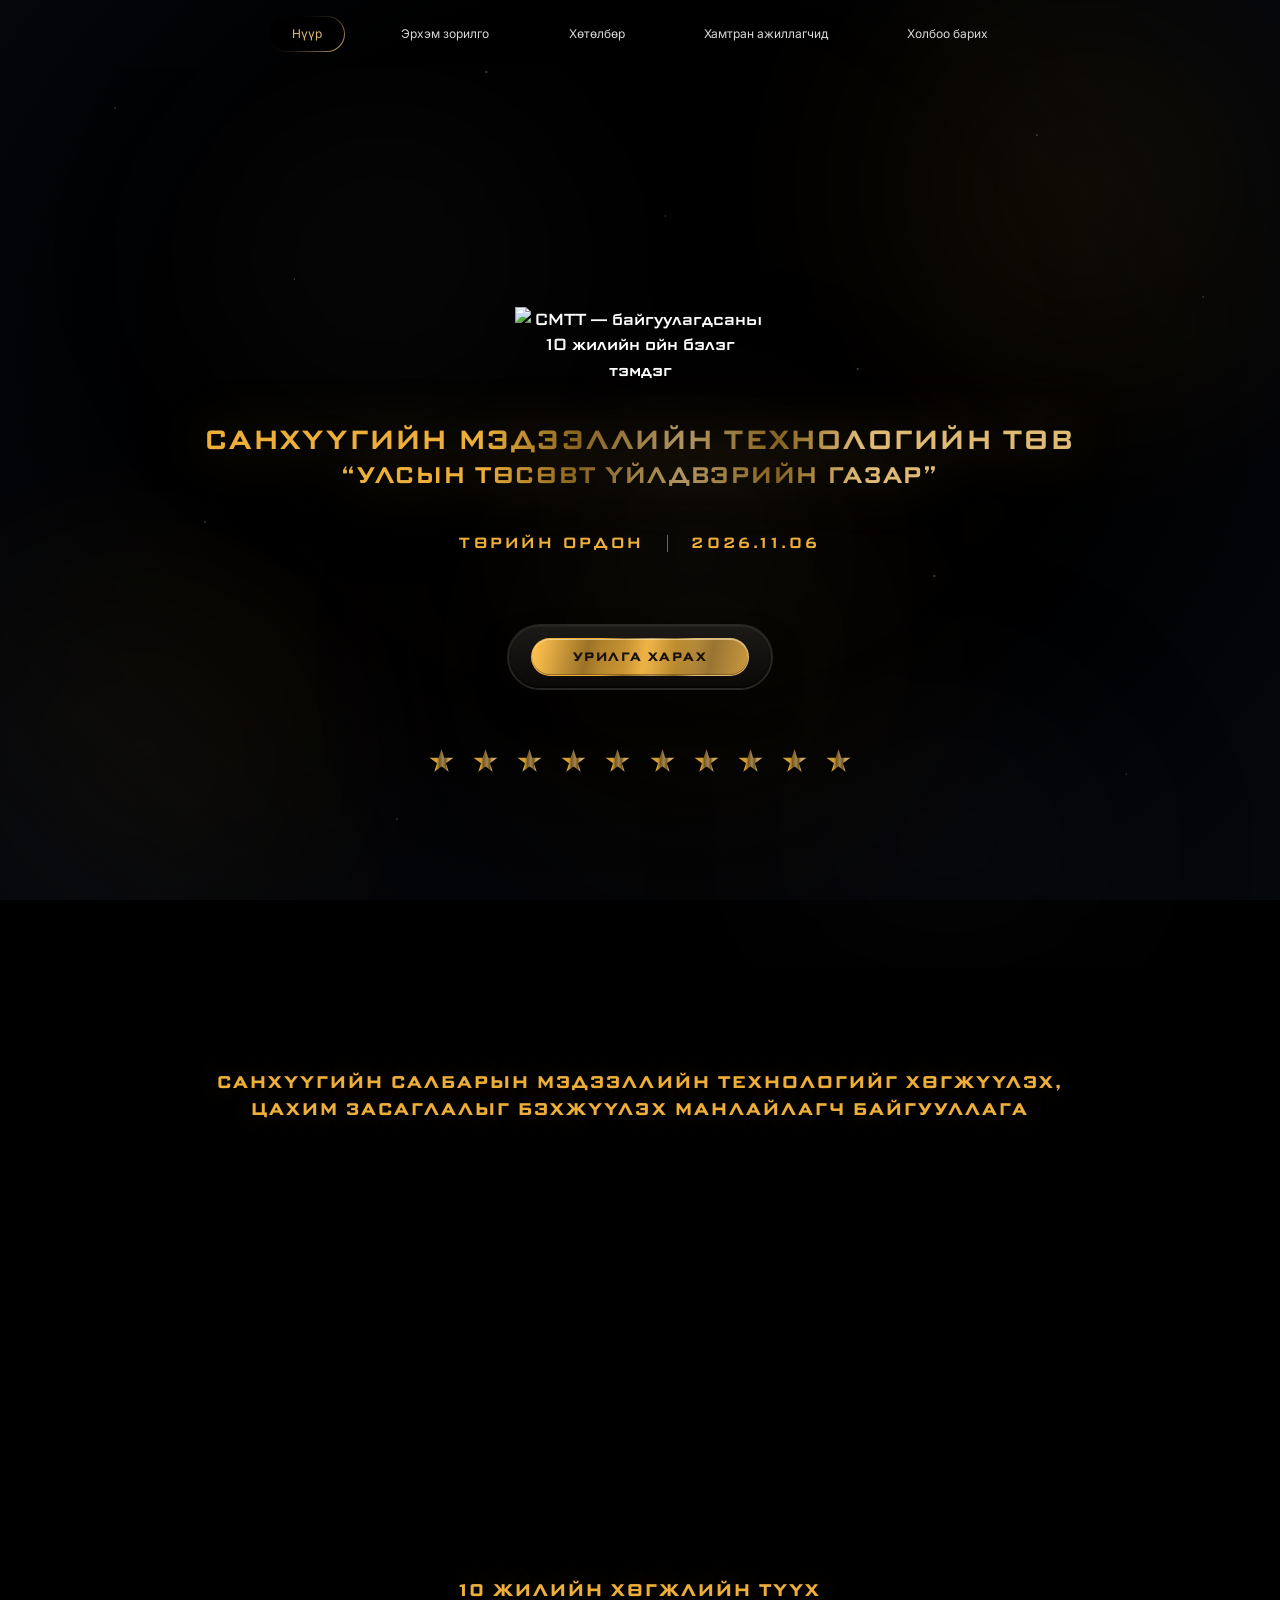
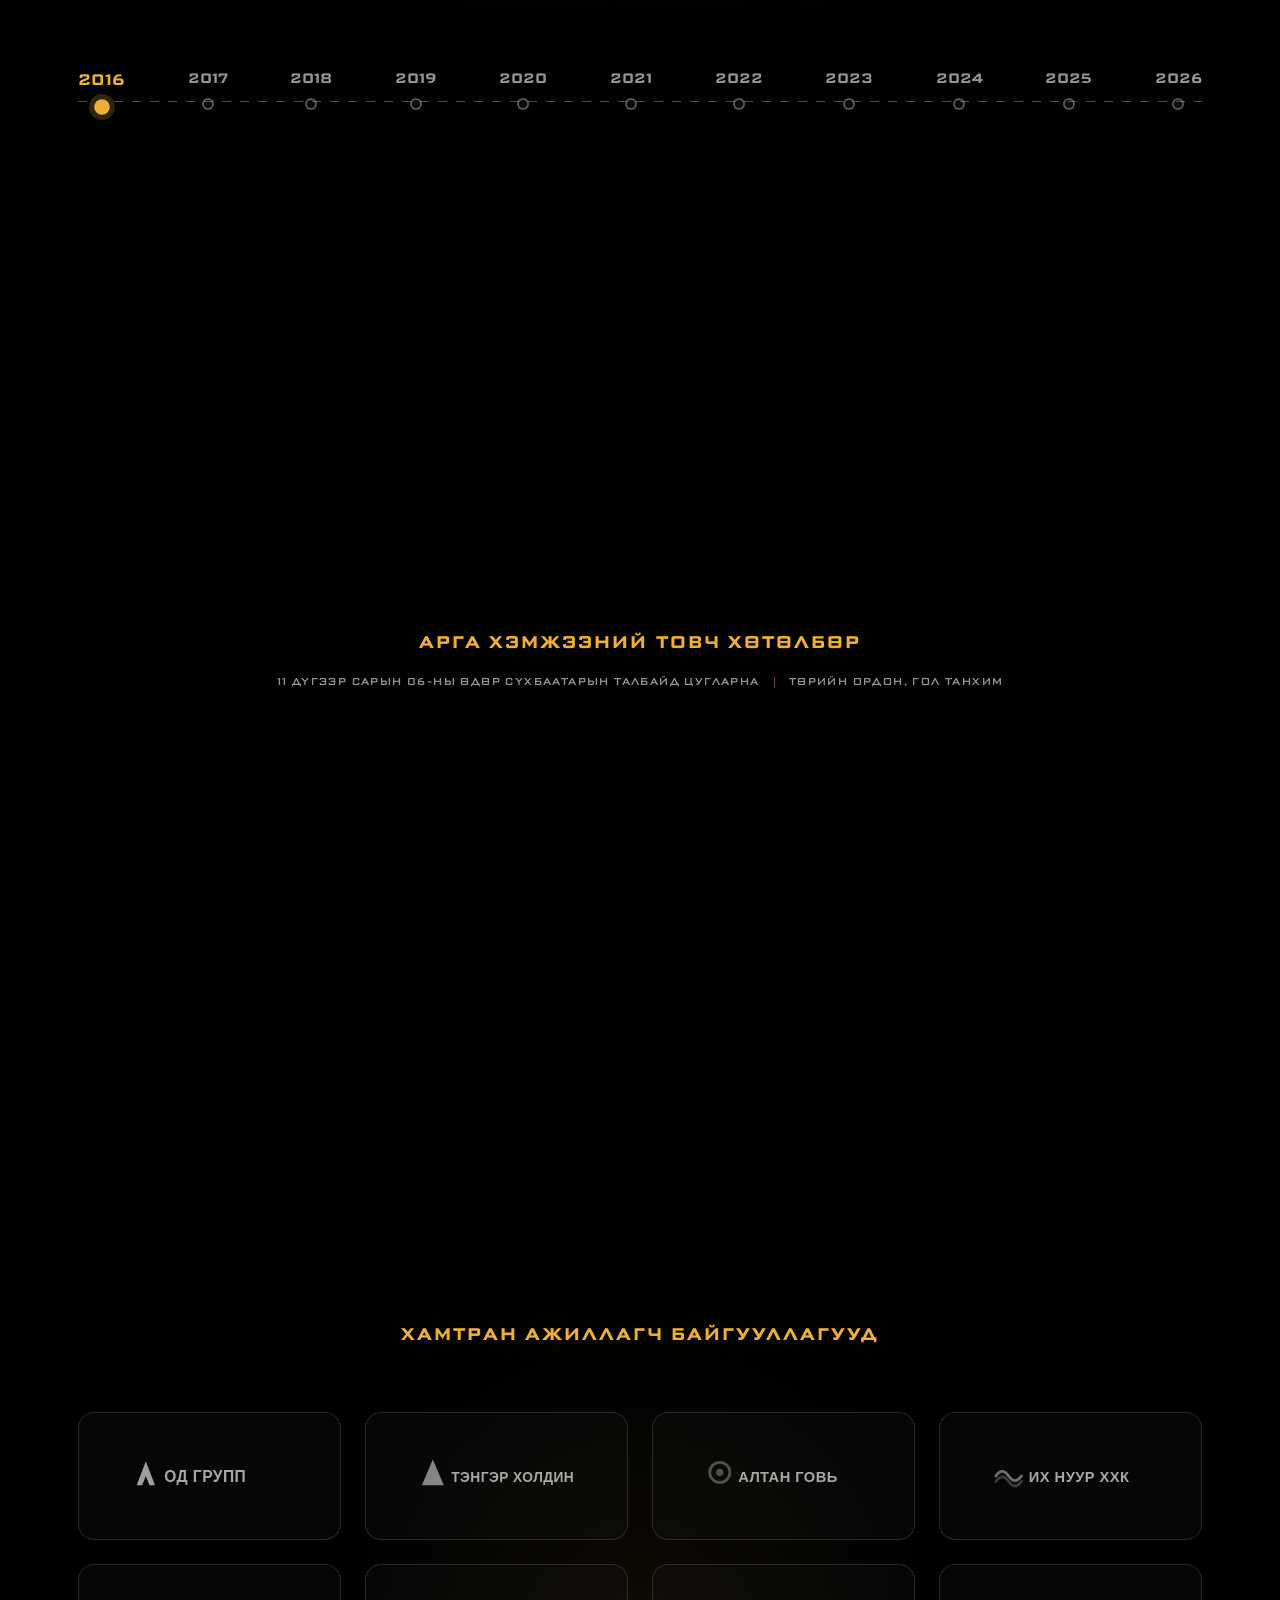
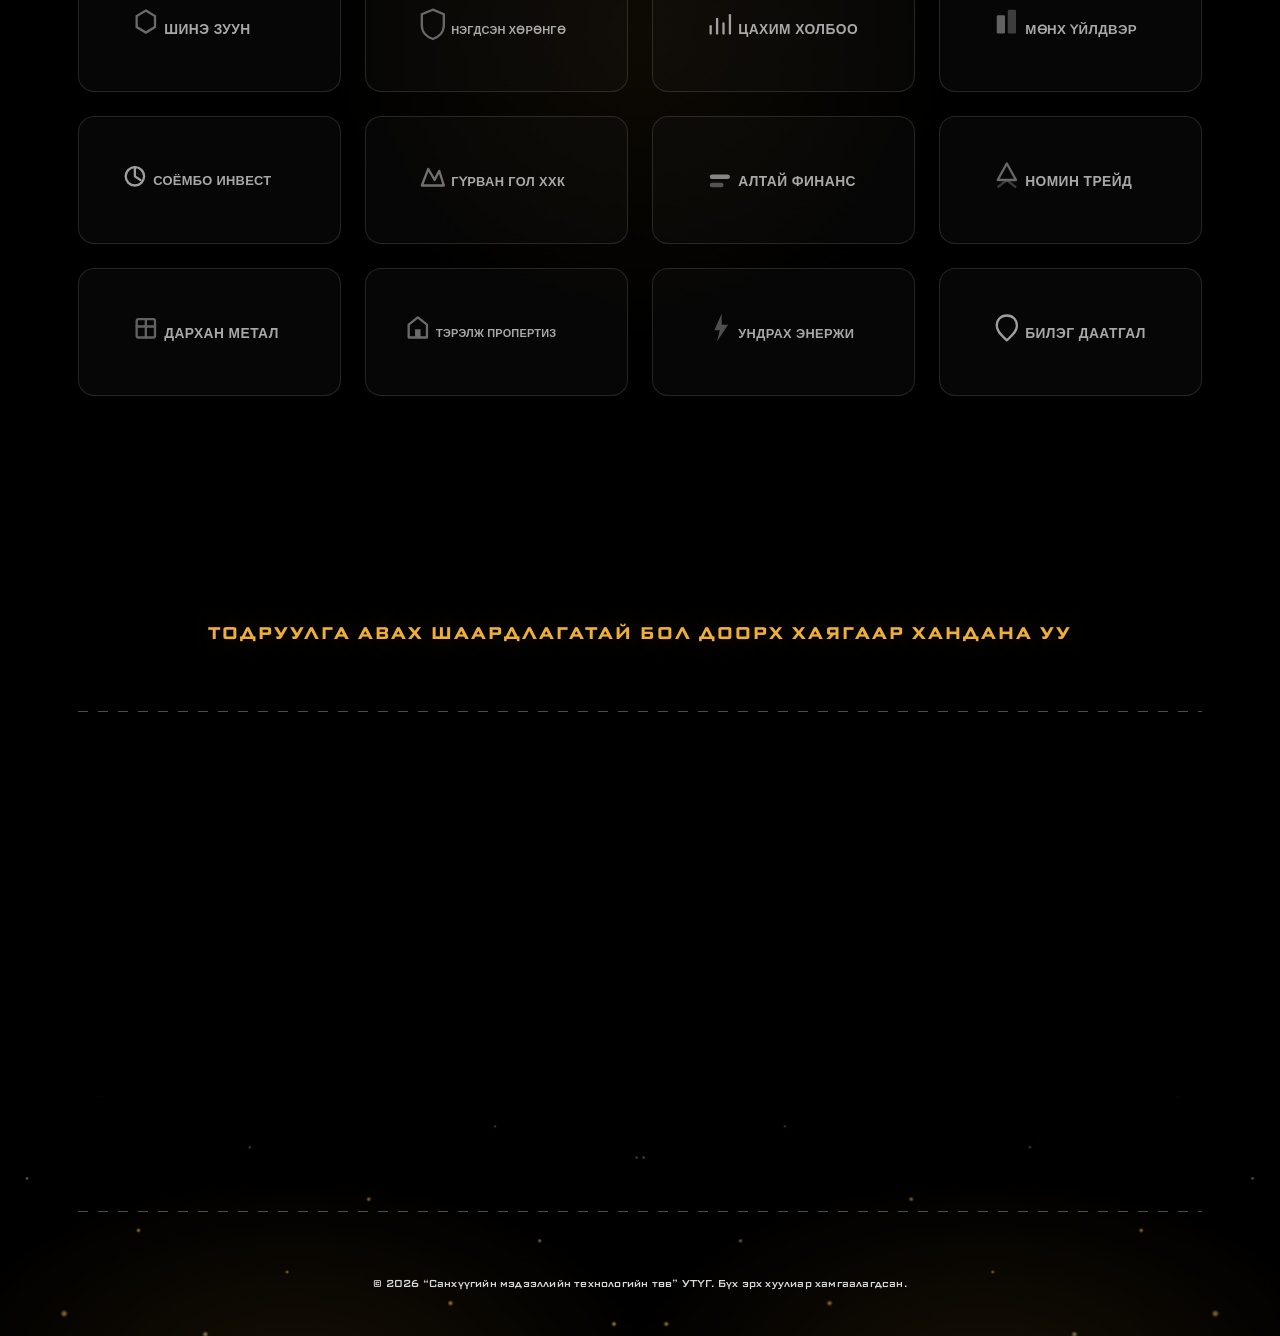
==== commit 4e7828f9: "2" ====
--- a/index.html
+++ b/index.html
@@ -63,6 +63,11 @@
   <main>
     <!-- ============ HERO (launch banner) ============ -->
     <section class="hero" id="hero">
+      <div class="hero-aurora" aria-hidden="true">
+        <span class="hero-aurora-blob hero-aurora-blob--1"></span>
+        <span class="hero-aurora-blob hero-aurora-blob--2"></span>
+        <span class="hero-aurora-blob hero-aurora-blob--3"></span>
+      </div>
       <div class="hero-inner">
         <!-- эргэдэг алтан зоос: assets/3dlogo.gif (тунгалаг дэвсгэртэй) -->
         <div class="hero-logo">
--- a/css/style.css
+++ b/css/style.css
@@ -333,15 +333,16 @@
   white-space: nowrap;
   transition: color 0.25s var(--ease), border-color 0.25s var(--ease), background 0.25s var(--ease);
 }
-.nav a:hover { color: var(--gold); }
+.nav a:hover { color: var(--gold-champagne); }
 
 /* Гүйлгэх үед идэвхтэй section-ийн холбоос алтан хүрээтэй болно
    (js/main.js: syncNavToSection нь .is-active-г нэмнэ) */
 .nav a.is-active {
-  color: var(--gold);
-  border-color: var(--gold);
-  background: #0d0b07;
-  box-shadow: 0 0 20px -6px rgba(237, 174, 58, 0.45);
+  color: var(--gold-champagne);
+  border-color: transparent;
+  background:
+    linear-gradient(#000, #000) padding-box,
+    linear-gradient(315deg, var(--gold-champagne) 0%, rgba(223, 186, 117, 0.5) 22%, rgba(223, 186, 117, 0.12) 48%, rgba(223, 186, 117, 0) 70%) border-box;
 }
 
 /* ---------- CTA товч (Anthropic-ийн "Try Claude"-ийн байрлал) ---------- */
@@ -491,6 +492,86 @@
 
 @keyframes star-drift { to { transform: translateY(-14%); } }
 
+/* ---------- hero-ийн дэвсгэр: хар/бараан сүүдэр мэт хөвөгч blob-ууд ----------
+   Blur хийсэн 3 бараан саарал өнгийн radial-gradient blob тус тусдаа
+   хурдан, өөр өөр замаар хөвж, normal blend-ээр хооронд нь холилдоно. */
+.hero-aurora {
+  position: absolute;
+  inset: 0;
+  z-index: 0;
+  overflow: hidden;
+  pointer-events: none;
+  filter: blur(60px);
+}
+
+.hero-aurora-blob {
+  position: absolute;
+  border-radius: 50%;
+  opacity: 0.35;
+}
+
+.hero-aurora-blob--1 {
+  top: -10%;
+  left: 8%;
+  width: 46vw;
+  height: 46vw;
+  max-width: 560px;
+  max-height: 560px;
+  background: radial-gradient(circle, rgba(36, 36, 38, 0.6) 0%, transparent 65%);
+  animation: hero-aurora-drift-a 18s ease-in-out infinite alternate;
+}
+
+.hero-aurora-blob--2 {
+  bottom: -15%;
+  right: 6%;
+  width: 40vw;
+  height: 40vw;
+  max-width: 520px;
+  max-height: 520px;
+  background: radial-gradient(circle, rgba(28, 28, 30, 0.55) 0%, transparent 65%);
+  animation: hero-aurora-drift-b 24s ease-in-out infinite alternate;
+}
+
+.hero-aurora-blob--3 {
+  top: 30%;
+  left: 38%;
+  width: 34vw;
+  height: 34vw;
+  max-width: 420px;
+  max-height: 420px;
+  background: radial-gradient(circle, rgba(42, 42, 44, 0.5) 0%, transparent 65%);
+  animation: hero-aurora-drift-c 30s ease-in-out infinite alternate;
+}
+
+@keyframes hero-aurora-drift-a {
+  0% { transform: translate3d(0, 0, 0) scale(1); }
+  50% { transform: translate3d(7vw, 5vh, 0) scale(1.1); }
+  100% { transform: translate3d(-5vw, 7vh, 0) scale(0.98); }
+}
+
+@keyframes hero-aurora-drift-b {
+  0% { transform: translate3d(0, 0, 0) scale(1); }
+  50% { transform: translate3d(-8vw, -3vh, 0) scale(1.08); }
+  100% { transform: translate3d(5vw, -7vh, 0) scale(0.96); }
+}
+
+@keyframes hero-aurora-drift-c {
+  0% { transform: translate3d(0, 0, 0) scale(1); }
+  50% { transform: translate3d(6vw, -7vh, 0) scale(1.06); }
+  100% { transform: translate3d(-6vw, 4vh, 0) scale(0.94); }
+}
+
+@media (max-width: 768px) {
+  .hero-aurora {
+    filter: blur(40px);
+  }
+  .hero-aurora-blob {
+    opacity: 0.5;
+    width: 75vw !important;
+    height: 75vw !important;
+  }
+}
+
 /* ---------- hero-ийн агуулга ---------- */
 .hero-inner {
   position: relative;
@@ -510,7 +591,6 @@
 .hero-logo-img {
   width: 100%;
   height: auto;
-  filter: drop-shadow(0 0 38px rgba(237, 174, 58, 0.42));
 }
 
 
@@ -565,60 +645,46 @@
    Хоёр давхар: гадна <button> нь ШИЛЭН тавиур (тунгалаг хальс, blur,
    ирмэгийн гэрэлт зураас), дотор <span> нь металл алтан бөмбөлөг.
    Ингэснээр давхаргууд жинхэнэ эцэг-хүүхэд болж, z-index заль хэрэггүй. */
+/* эргэдэг хүрээ: --cta-angle нь border-box давхаргын conic-gradient-ийг
+   эргүүлнэ — гэрэл яг хүрээний зурааст (1.5px) хязгаарлагдана, гадагш
+   тусахгүй (blur/glow байхгүй) */
+@property --cta-angle {
+  syntax: "<angle>";
+  inherits: false;
+  initial-value: 0deg;
+}
 .hero-cta {
   display: inline-flex;
   align-items: center;
   justify-content: center;
   margin: clamp(44px, 5.4vw, 74px) 0 0;
-  padding: clamp(11px, 1.15vw, 16px) clamp(20px, 2.1vw, 30px);
+  padding: clamp(9px, 0.9vw, 12px) clamp(16px, 1.7vw, 22px);
   border: 2px solid transparent;
   border-radius: 999px;
-  /* Хоёр давхарга: padding-box дээр шилэн хальс, border-box дээр
-     урсах алтан градиент. Ингэснээр хүрээ өөрөө градиент болно. */
   background:
-    linear-gradient(180deg,
-      rgba(255, 255, 255, 0.07) 0%,
-      rgba(255, 255, 255, 0.02) 46%,
-      rgba(0, 0, 0, 0.28) 100%) padding-box,
-    linear-gradient(90deg,
-      #876321,
-      #edae3a,
-      #ffbd42,
-      #dfba75,
-      #b19562,
-      #edae3a,
-      #876321) border-box;
-  background-size: 100% 100%, 300% 100%;
-  background-position: 0 0, 0% 50%;
-  backdrop-filter: blur(7px);
+    linear-gradient(180deg, #1c1a17, #0a0908) padding-box,
+    rgba(217, 217, 217, 0.16) border-box;
   box-shadow:
-    inset 0 1px 1px rgba(255, 255, 255, 0.16),
-    inset 0 -1px 1px rgba(0, 0, 0, 0.5),
+    inset 0 1px 1px rgba(255, 255, 255, 0.06),
+    inset 0 -1px 2px rgba(0, 0, 0, 0.8),
     0 20px 44px -16px rgba(0, 0, 0, 0.95);
   cursor: pointer;
   transition: transform 0.25s var(--ease), box-shadow 0.25s var(--ease);
-  /* хоёр дахь анимэйшн нь hover хүртэл зогссон байна */
-  animation: fx-el-in 1s var(--ease) 0.36s both,
-             cta-border-flow 4s linear infinite;
-  animation-play-state: running, paused;
-}
-
-/* hover: градиент хүрээ урсаж эхэлнэ + алтан туяа + бага зэрэг томорно */
+  animation: fx-el-in 1s var(--ease) 0.36s both;
+}
+
+/* hover: хүрээний өнгө эргэдэг алтан conic-gradient рүү шилжинэ */
 .hero-cta:hover,
 .hero-cta:focus-visible {
-  animation-play-state: running, running;
   transform: translateY(-2px) scale(1.02);
-  box-shadow:
-    inset 0 1px 1px rgba(255, 255, 255, 0.2),
-    inset 0 -1px 1px rgba(0, 0, 0, 0.5),
-    0 10px 28px -8px rgba(237, 174, 58, 0.45),
-    0 20px 44px -16px rgba(0, 0, 0, 0.95);
-}
-
-@keyframes cta-border-flow {
-  0%   { background-position: 0 0, 0% 50%; }
-  50%  { background-position: 0 0, 100% 50%; }
-  100% { background-position: 0 0, 0% 50%; }
+  background:
+    linear-gradient(180deg, #1c1a17, #0a0908) padding-box,
+    conic-gradient(from var(--cta-angle), transparent 0%, var(--gold-bright) 10%, var(--gold-champagne) 20%, transparent 34%, transparent 100%) border-box;
+  animation: fx-el-in 1s var(--ease) 0.36s both, cta-ring-spin 2.2s linear infinite;
+}
+
+@keyframes cta-ring-spin {
+  to { --cta-angle: 360deg; }
 }
 
 /* дотоод металл алтан бөмбөлөг. Эхний background давхарга нь hover-ийн
@@ -626,7 +692,7 @@
 .hero-cta span {
   display: block;
   padding: clamp(9px, 0.95vw, 14px) clamp(30px, 3.2vw, 48px);
-  border: 1px solid rgba(135, 99, 33, 0.9);
+  border: 1px solid transparent;
   border-radius: 999px;
   color: #17100a;
   font-family: var(--font-display);
@@ -636,22 +702,24 @@
   letter-spacing: 0.12em;
   text-transform: uppercase;
   white-space: nowrap;
-  background-image:
-    linear-gradient(115deg, transparent 32%, rgba(255, 255, 255, 0.72) 50%, transparent 68%),
-    var(--gold-metal);
-  background-size: 280% 100%, 100% 100%;
-  background-position: 100% 0, 0 0;
+  background-image: var(--gold-metal-soft), var(--gold-metal);
+  background-origin: padding-box, border-box;
+  background-clip: padding-box, border-box;
   box-shadow:
     inset 0 1px 0 rgba(255, 245, 214, 0.55),
     inset 0 -1px 0 rgba(90, 63, 15, 0.5);
-  transition: background-position 0.85s var(--ease), filter 0.3s var(--ease);
+  transition: filter 0.25s var(--ease), box-shadow 0.25s var(--ease);
 }
 
 .hero-cta:hover span,
 .hero-cta:focus-visible span {
-  background-position: 0% 0, 0 0;
   filter: brightness(1.06);
-}
+  box-shadow:
+    inset 0 1px 0 rgba(255, 245, 214, 0.7),
+    inset 0 -1px 0 rgba(90, 63, 15, 0.5),
+    inset 0 0 14px rgba(255, 232, 170, 0.35);
+}
+
 .hero-cta:active { transform: translateY(0) scale(0.985); }
 
 /* ---------- 10 жил = 10 алтан од ---------- */
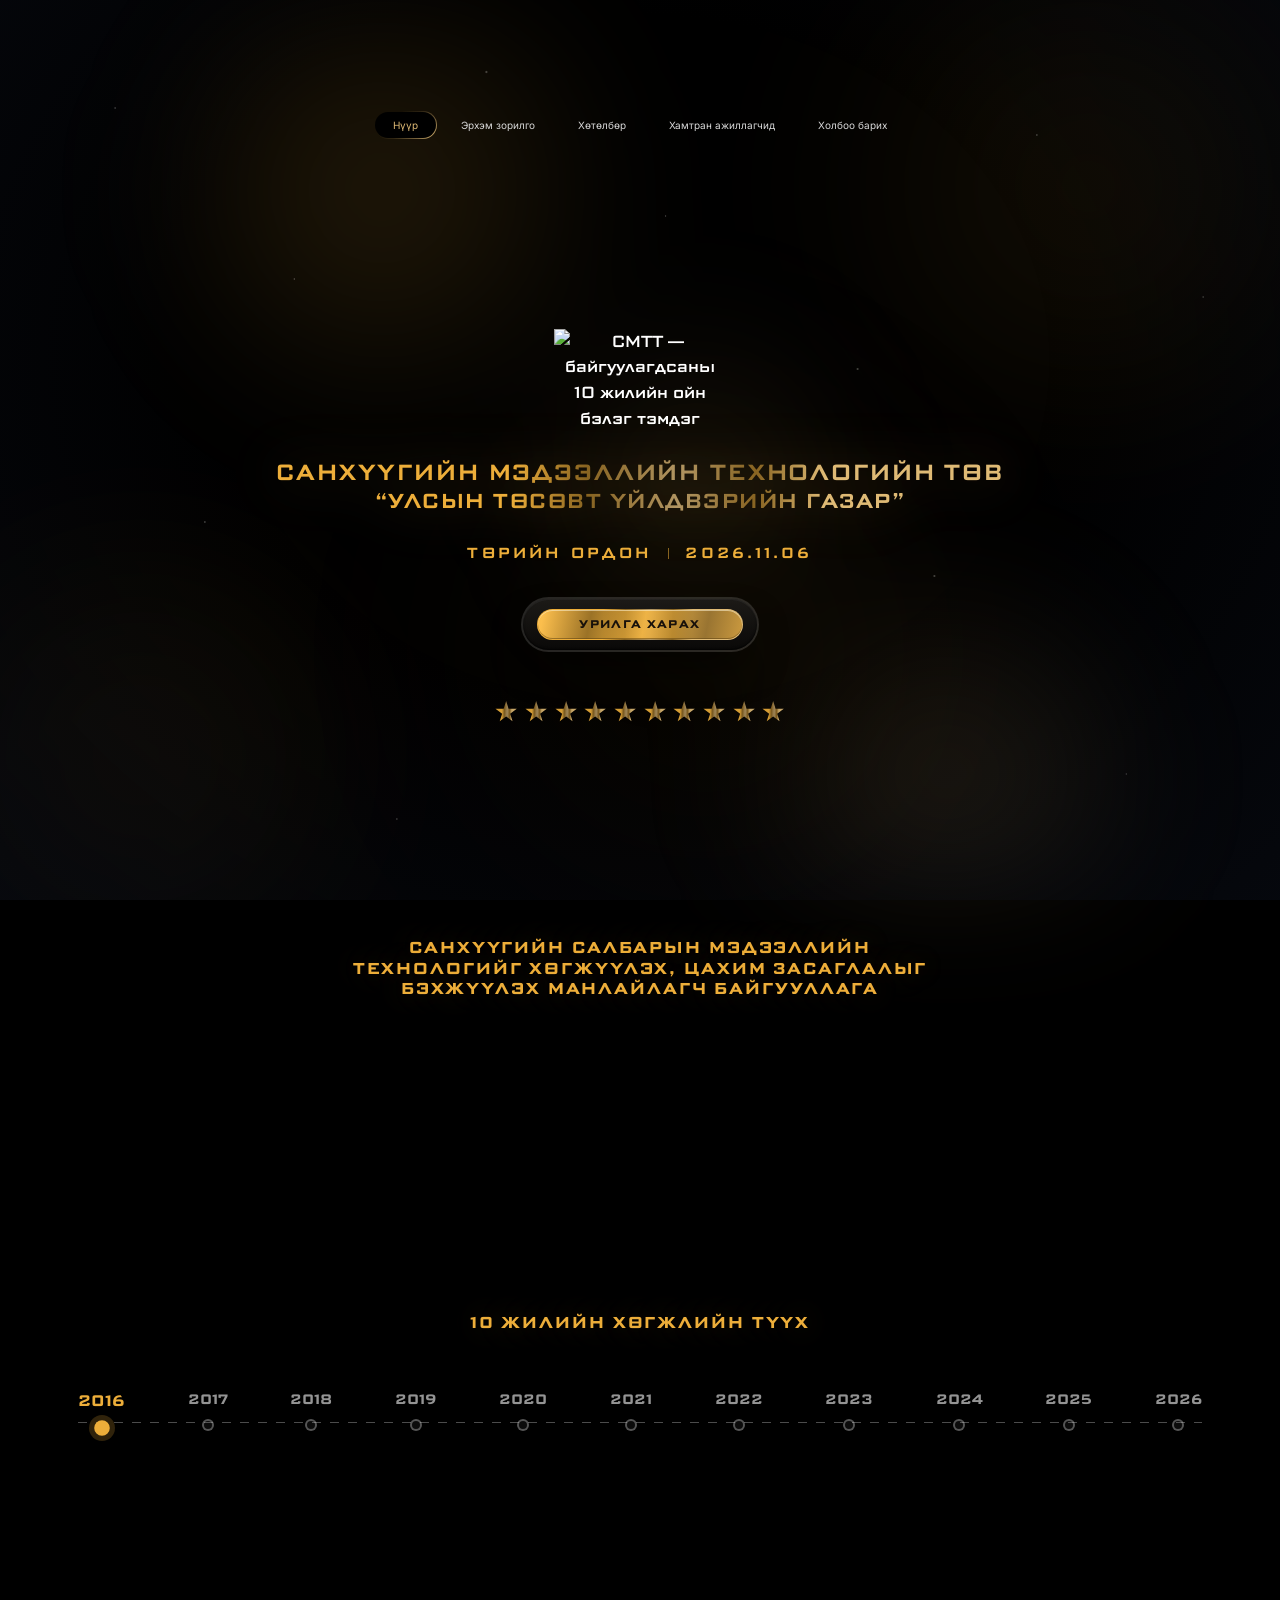
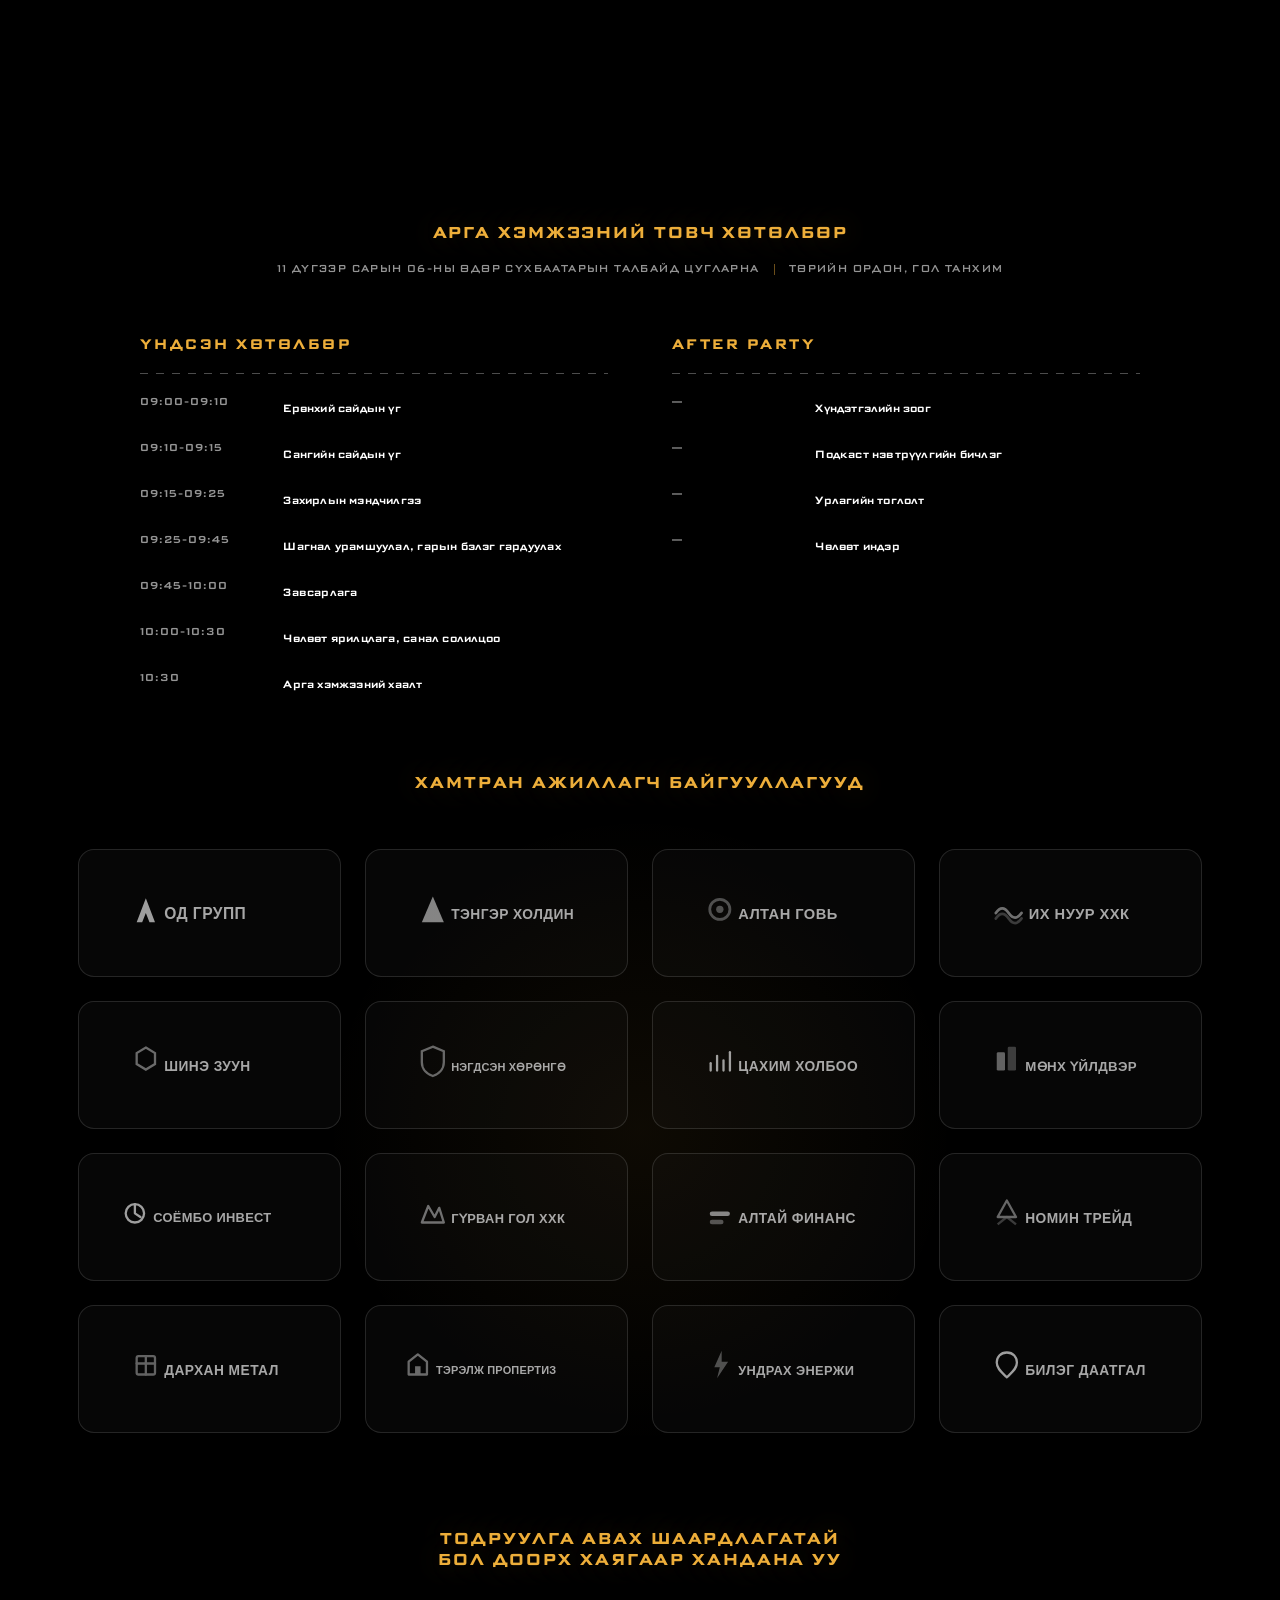
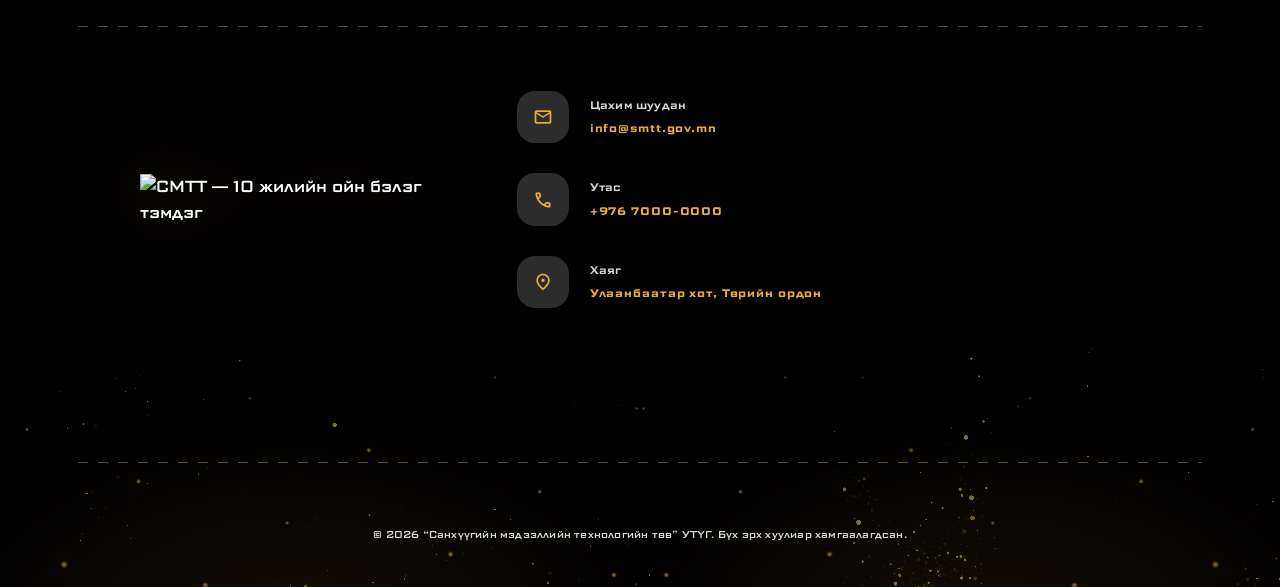
==== commit f304c3ae: "1" ====
--- a/index.html
+++ b/index.html
@@ -303,6 +303,8 @@
 
   <!-- ============ FOOTER ============ -->
   <footer class="site-footer">
+    <video class="footer-video" src="assets/footer.mp4" autoplay muted loop playsinline aria-hidden="true"></video>
+
     <!-- доод булангийн алтан тоос (css/style.css: .footer-dust) -->
     <span class="footer-dust footer-dust--left" aria-hidden="true"></span>
     <span class="footer-dust footer-dust--right" aria-hidden="true"></span>
--- a/css/style.css
+++ b/css/style.css
@@ -44,10 +44,6 @@
   --header-bg: rgba(0, 0, 0, 0.82);
   --scrim: rgba(0, 0, 0, 0.84);
 
-  /* section-ууд бүгд цэвэр хар дэвсгэртэй */
-  --bg-veil: #000000;
-  --bg-soft-veil: #000000;
-
   --tint-1: rgba(237, 174, 58, 0.06);
   --tint-2: rgba(237, 174, 58, 0.12);   /* ≈ #EDAE3A33 */
   --tint-3: rgba(237, 174, 58, 0.2);    /* #EDAE3A33 */
@@ -69,6 +65,11 @@
   --font-ui: "Inter", ui-sans-serif, system-ui, sans-serif;
   --ease: cubic-bezier(0.16, 1, 0.3, 1);
 
+  /* Загварын харьцааны нэгж: urilga.png нь 1728px өргөнтэй тул тэндэх
+     хэмжээсийг 17.28-д хуваахад --s-ийн үржвэр гарна. 1vw-тэй тэнцүү ч
+     хэт өргөн/намхан дэлгэцэд өндрөөр хязгаарлагдана (hero 1 нүүрэнд багтана). */
+  --s: min(1vw, 1.85vh);
+
   --header-h: 68px;
   --container: 1180px;
   --radius: 16px;
@@ -81,7 +82,7 @@
   box-sizing: border-box;
 }
 
-html { scroll-behavior: smooth; }
+html { scroll-behavior: smooth; scroll-padding-top: calc(var(--header-h) + 12px); }
 
 :focus-visible {
   outline: 2px solid var(--accent);
@@ -102,6 +103,7 @@
 body {
   margin: 0;
   background: var(--bg);
+  background-attachment: fixed;
   color: var(--text-soft);
   font-family: var(--font-body);
   line-height: 1.6;
@@ -207,11 +209,17 @@
    дээш гүйлгэхэд буцаж гарна. Ганц ялгаа: манай баннер харанхуй тул түүн
    дээр байхдаа тунгалаг хэвээр үлдэж, гүйлгэсний дараа дүүрэн болно. */
 .site-header {
-  position: sticky;
+  position: fixed;
   top: 0;
+  left: 0;
+  right: 0;
   z-index: 50;
   background: transparent;
-  transition: background 0.35s var(--ease), transform 0.3s var(--ease);
+  transition: background 0.35s var(--ease), transform 0.3s var(--ease), padding 0.35s var(--ease);
+}
+/* хуудасны орой дээр цэс загварынх шиг доогуур байрлана (загварт pill дээд тал нь 140px @1728) */
+.site-header:not(.is-scrolled) {
+  padding-top: clamp(0px, calc(7.1 * var(--s)), 150px);
 }
 .site-header.is-scrolled,
 .site-header:has(.nav.is-open) {
@@ -318,14 +326,14 @@
 .nav {
   display: flex;
   align-items: center;
-  gap: clamp(18px, 2.6vw, 44px);
+  gap: clamp(4px, calc(0.4 * var(--s)), 10px);
 }
 .nav a {
   font-family: var(--font-ui);
-  padding: 11px 22px;
+  padding: clamp(8px, calc(0.65 * var(--s)), 14px) clamp(12px, calc(1.4 * var(--s)), 30px);
   border: 1px solid transparent;
   border-radius: 999px;
-  font-size: 12px;
+  font-size: clamp(10px, calc(0.67 * var(--s)), 14px);
   line-height: 100%;
   color: var(--text-dim);
   font-weight: 400;
@@ -333,7 +341,15 @@
   white-space: nowrap;
   transition: color 0.25s var(--ease), border-color 0.25s var(--ease), background 0.25s var(--ease);
 }
-.nav a:hover { color: var(--gold-champagne); }
+/* hover: урилга харах товчны хүрээтэй адил эргэдэг алтан гэрэл (--cta-angle,
+   cta-ring-spin нь .hero-cta дотор бүртгэгдсэн, энд дахин ашиглана) */
+.nav a:hover {
+  color: var(--gold-champagne);
+  background:
+    linear-gradient(#000, #000) padding-box,
+    conic-gradient(from var(--cta-angle), transparent 0%, var(--gold-bright) 10%, var(--gold-champagne) 20%, transparent 34%, transparent 100%) border-box;
+  animation: cta-ring-spin 2.2s linear infinite;
+}
 
 /* Гүйлгэх үед идэвхтэй section-ийн холбоос алтан хүрээтэй болно
    (js/main.js: syncNavToSection нь .is-active-г нэмнэ) */
@@ -343,6 +359,12 @@
   background:
     linear-gradient(#000, #000) padding-box,
     linear-gradient(315deg, var(--gold-champagne) 0%, rgba(223, 186, 117, 0.5) 22%, rgba(223, 186, 117, 0.12) 48%, rgba(223, 186, 117, 0) 70%) border-box;
+}
+.nav a.is-active:hover {
+  background:
+    linear-gradient(#000, #000) padding-box,
+    conic-gradient(from var(--cta-angle), transparent 0%, var(--gold-bright) 10%, var(--gold-champagne) 20%, transparent 34%, transparent 100%) border-box;
+  animation: cta-ring-spin 2.2s linear infinite;
 }
 
 /* ---------- CTA товч (Anthropic-ийн "Try Claude"-ийн байрлал) ---------- */
@@ -444,9 +466,9 @@
   display: flex;
   align-items: center;
   justify-content: center;
-  min-height: 100vh;
-  min-height: 100svh;
-  padding: calc(var(--header-h) + 48px) 24px 72px;
+  height: 100vh;
+  height: 100svh;
+  padding: clamp(80px, calc(13.5 * var(--s)), 280px) 24px clamp(16px, calc(1.6 * var(--s)), 34px);
   overflow: hidden;
   text-align: center;
 }
@@ -494,9 +516,11 @@
 
 /* ---------- hero-ийн дэвсгэр: хар/бараан сүүдэр мэт хөвөгч blob-ууд ----------
    Blur хийсэн 3 бараан саарал өнгийн radial-gradient blob тус тусдаа
-   хурдан, өөр өөр замаар хөвж, normal blend-ээр хооронд нь холилдоно. */
+   хурдан, өөр өөр замаар хөвж, normal blend-ээр хооронд нь холилдоно.
+   position:fixed тул зөвхөн энэ давхарга бүх content-ийн ард тогтмол
+   харагдана — hero-inner (лого, гарчиг, товч) энгийн урсгалдаа үлдэнэ. */
 .hero-aurora {
-  position: absolute;
+  position: fixed;
   inset: 0;
   z-index: 0;
   overflow: hidden;
@@ -507,7 +531,7 @@
 .hero-aurora-blob {
   position: absolute;
   border-radius: 50%;
-  opacity: 0.35;
+  opacity: 0.55;
 }
 
 .hero-aurora-blob--1 {
@@ -517,7 +541,7 @@
   height: 46vw;
   max-width: 560px;
   max-height: 560px;
-  background: radial-gradient(circle, rgba(36, 36, 38, 0.6) 0%, transparent 65%);
+  background: radial-gradient(circle, rgba(237, 174, 58, 0.28) 0%, transparent 65%);
   animation: hero-aurora-drift-a 18s ease-in-out infinite alternate;
 }
 
@@ -528,7 +552,7 @@
   height: 40vw;
   max-width: 520px;
   max-height: 520px;
-  background: radial-gradient(circle, rgba(28, 28, 30, 0.55) 0%, transparent 65%);
+  background: radial-gradient(circle, rgba(223, 186, 117, 0.24) 0%, transparent 65%);
   animation: hero-aurora-drift-b 24s ease-in-out infinite alternate;
 }
 
@@ -539,7 +563,7 @@
   height: 34vw;
   max-width: 420px;
   max-height: 420px;
-  background: radial-gradient(circle, rgba(42, 42, 44, 0.5) 0%, transparent 65%);
+  background: radial-gradient(circle, rgba(180, 146, 74, 0.22) 0%, transparent 65%);
   animation: hero-aurora-drift-c 30s ease-in-out infinite alternate;
 }
 
@@ -584,8 +608,8 @@
 }
 /* ---------- 10 жилийн ойн алтан зоос ---------- */
 .hero-logo {
-  width: clamp(150px, 21vw, 250px);
-  margin-bottom: clamp(22px, 3vw, 38px);
+  width: clamp(150px, calc(13.43 * var(--s)), 420px);
+  margin-bottom: clamp(14px, calc(2.14 * var(--s)), 46px);
   animation: fx-el-in 1s var(--ease) both;
 }
 .hero-logo-img {
@@ -599,8 +623,8 @@
   margin: 0;
   font-family: var(--font-display);
   font-weight: 500;
-  font-size: clamp(17px, 2.05vw, 33px);
-  line-height: 1.42;
+  font-size: clamp(14px, calc(1.71 * var(--s)), 38px);
+  line-height: 1.33;
   letter-spacing: 0.085em;
   text-transform: uppercase;
   color: var(--gold);
@@ -616,7 +640,7 @@
   animation: fx-title-in 1.1s var(--ease) both;
 }
 .hero-title-line--second {
-  font-size: 0.86em;
+  font-size: 0.92em;
   letter-spacing: 0.075em;
   animation-delay: 0.12s;
 }
@@ -626,9 +650,9 @@
   display: flex;
   align-items: center;
   justify-content: center;
-  gap: clamp(14px, 1.8vw, 26px);
-  margin: clamp(24px, 3.2vw, 42px) 0 0;
-  font-size: clamp(12px, 1.15vw, 18px);
+  gap: clamp(10px, calc(1.27 * var(--s)), 28px);
+  margin: clamp(12px, calc(2.14 * var(--s)), 46px) 0 0;
+  font-size: clamp(11px, calc(1.14 * var(--s)), 24px);
   font-weight: 500;
   letter-spacing: 0.22em;
   text-transform: uppercase;
@@ -637,7 +661,7 @@
 }
 .hero-meta-sep {
   width: 1px;
-  height: 1.15em;
+  height: 0.7em;
   background: rgba(237, 174, 58, 0.55);
 }
 
@@ -657,8 +681,8 @@
   display: inline-flex;
   align-items: center;
   justify-content: center;
-  margin: clamp(44px, 5.4vw, 74px) 0 0;
-  padding: clamp(9px, 0.9vw, 12px) clamp(16px, 1.7vw, 22px);
+  margin: clamp(14px, calc(2.49 * var(--s)), 54px) 0 0;
+  padding: clamp(7px, calc(0.81 * var(--s)), 18px) clamp(10px, calc(1.04 * var(--s)), 24px);
   border: 2px solid transparent;
   border-radius: 999px;
   background:
@@ -691,14 +715,15 @@
    гялбаа — background-position шилжсэнээр товчийг хөндлөн огтолно. */
 .hero-cta span {
   display: block;
-  padding: clamp(9px, 0.95vw, 14px) clamp(30px, 3.2vw, 48px);
+  min-width: clamp(190px, calc(16.15 * var(--s)), 500px);
+  padding: clamp(7px, calc(0.58 * var(--s)), 13px) clamp(18px, calc(2 * var(--s)), 46px);
   border: 1px solid transparent;
   border-radius: 999px;
   color: #17100a;
   font-family: var(--font-display);
-  font-size: clamp(11px, 0.95vw, 15px);
+  font-size: clamp(11px, calc(0.87 * var(--s)), 19px);
   font-weight: 600;
-  line-height: 1;
+  line-height: 1.25;
   letter-spacing: 0.12em;
   text-transform: uppercase;
   white-space: nowrap;
@@ -726,17 +751,17 @@
 .hero-stars {
   display: flex;
   justify-content: center;
-  gap: clamp(12px, 1.5vw, 24px);
-  margin-top: clamp(36px, 4.6vw, 64px);
+  gap: clamp(6px, calc(0.58 * var(--s)), 14px);
+  margin-top: clamp(16px, calc(3.82 * var(--s)), 80px);
 }
 .hero-star {
-  width: clamp(18px, 1.95vw, 32px);
+  width: clamp(14px, calc(1.74 * var(--s)), 38px);
   aspect-ratio: 1;
   background: var(--gold-metal);
   clip-path: polygon(50% 0%, 61% 35%, 98% 35%, 68% 57%, 79% 91%, 50% 70%, 21% 91%, 32% 57%, 2% 35%, 39% 35%);
   opacity: 0.9;
   filter: drop-shadow(0 0 6px rgba(237, 174, 58, 0.45));
-  animation: fx-star-in 0.6s var(--ease) calc(0.5s + var(--i) * 0.07s) both,
+  animation: fx-star-in 1.4s var(--ease) calc(0.6s + var(--i) * 0.22s) both,
              star-glow 3.4s ease-in-out calc(var(--i) * 0.18s) infinite;
 }
 
@@ -798,15 +823,11 @@
 .section {
   position: relative;
   z-index: 1;
-  padding: clamp(56px, 8vw, 104px) 0;
-  background: var(--bg-veil);
-}
-.section--alt {
-  background: var(--bg-soft-veil);
+  padding: clamp(26px, calc(3 * var(--s)), 66px) 0;
 }
 .section-head {
-  max-width: 900px;
-  margin: 0 auto clamp(38px, 5vw, 68px);
+  max-width: calc(56.8 * var(--s));
+  margin: 0 auto clamp(24px, calc(4.34 * var(--s)), 86px);
   text-align: center;
 }
 /* загварт kicker шошго байхгүй */
@@ -816,8 +837,8 @@
   margin: 0;
   font-family: var(--font-display);
   font-weight: 600;
-  font-size: clamp(14px, 1.32vw, 21px);
-  line-height: 1.55;
+  font-size: clamp(13px, calc(1.23 * var(--s)), 27px);
+  line-height: 1.3;
   letter-spacing: 0.12em;
   text-transform: uppercase;
   color: var(--gold);
@@ -855,8 +876,8 @@
   display: inline-flex;
   align-items: center;
   justify-content: center;
-  width: clamp(54px, 4.1vw, 70px);
-  height: clamp(54px, 4.1vw, 70px);
+  width: clamp(44px, calc(3.82 * var(--s)), 84px);
+  height: clamp(44px, calc(3.82 * var(--s)), 84px);
   border-radius: 18px;
   background: #2c2c2c;
   border: none;
@@ -865,16 +886,11 @@
   margin-bottom: clamp(18px, 2.2vw, 30px);
   transition: background 0.3s var(--ease), border-color 0.3s var(--ease), transform 0.3s var(--ease);
 }
-.about-card:hover .about-card-icon {
-  background: rgba(237, 174, 58, 0.12);
-  border-color: rgba(237, 174, 58, 0.45);
-  transform: translateY(-3px);
-}
 .about-card h3 {
   margin: 0 0 clamp(10px, 1.2vw, 16px);
   font-family: var(--font-display);
   font-weight: 600;
-  font-size: clamp(11px, 0.87vw, 14px);
+  font-size: clamp(10px, calc(0.85 * var(--s)), 18px);
   line-height: 1.5;
   letter-spacing: 0.12em;
   text-transform: uppercase;
@@ -884,7 +900,7 @@
   margin: 0;
   max-width: 30ch;
   color: var(--text-muted);
-  font-size: clamp(10px, 0.75vw, 12.5px);
+  font-size: clamp(10px, calc(0.72 * var(--s)), 15px);
   line-height: 1.85;
   letter-spacing: 0.04em;
   text-transform: uppercase;
@@ -1156,9 +1172,7 @@
   align-items: flex-start;
   padding: 0;
   border: none;
-  transition: transform 0.3s var(--ease);
-}
-.agenda-list li:hover { transform: translateX(4px); }
+}
 .agenda-dur {
   flex: none;
   min-width: clamp(88px, 8.2vw, 122px);
@@ -1173,9 +1187,7 @@
   text-align: left;
   text-transform: uppercase;
   font-family: var(--font-body);
-  transition: color 0.3s var(--ease);
-}
-.agenda-list li:hover .agenda-dur { color: var(--gold); }
+}
 .agenda-list li strong {
   color: var(--text-soft);
   font-size: clamp(10.5px, 0.8vw, 13px);
@@ -1565,25 +1577,8 @@
   justify-content: center;
   filter: grayscale(1);
   opacity: 0.75;
-  transition: opacity 0.3s var(--ease), filter 0.3s var(--ease), border-color 0.3s var(--ease), transform 0.3s var(--ease), box-shadow 0.3s var(--ease);
-}
-.sponsor-logo-card::before {
-  content: "";
-  position: absolute;
-  inset: 0 0 auto 0;
-  height: 2px;
-  background: linear-gradient(90deg, var(--accent), var(--gold));
-  opacity: 0;
-  transition: opacity 0.25s ease;
-}
-.sponsor-logo-card:hover {
-  filter: grayscale(0);
-  opacity: 1;
-  border-color: var(--accent);
-  transform: translateY(-4px);
-  box-shadow: 0 16px 32px -18px var(--shadow-color);
-}
-.sponsor-logo-card:hover::before { opacity: 1; }
+  transition: opacity 0.3s var(--ease), transform 0.3s var(--ease);
+}
 .sponsor-logo-card img { height: 44px; width: auto; max-width: 100%; filter: var(--sponsor-filter); }
 
 .sponsor-grid[data-reveal] .sponsor-logo-card {
@@ -1595,7 +1590,6 @@
   opacity: 0.75;
   transform: translateY(0);
 }
-.sponsor-grid[data-reveal].is-visible .sponsor-logo-card:hover { opacity: 1; }
 .sponsor-grid .sponsor-logo-card:nth-child(4n+1) { transition-delay: 0s; }
 .sponsor-grid .sponsor-logo-card:nth-child(4n+2) { transition-delay: 0.06s; }
 .sponsor-grid .sponsor-logo-card:nth-child(4n+3) { transition-delay: 0.12s; }
@@ -1728,10 +1722,8 @@
   text-align: left;
   transition: transform 0.3s var(--ease);
 }
-.contact-card:hover {
+a.contact-card:hover {
   transform: translateX(5px);
-  border: none;
-  box-shadow: none;
 }
 .contact-card .material-symbols-outlined {
   display: inline-flex;
@@ -1747,7 +1739,7 @@
   font-size: 1.25rem;
   transition: background 0.3s var(--ease), border-color 0.3s var(--ease);
 }
-.contact-card:hover .material-symbols-outlined {
+a.contact-card:hover .material-symbols-outlined {
   background: rgba(237, 174, 58, 0.12);
   border-color: rgba(237, 174, 58, 0.45);
 }
@@ -1781,7 +1773,19 @@
   overflow: hidden;
   padding: clamp(70px, 9vw, 140px) 0 44px;
   border-top: none;
-  background: var(--bg-veil);
+}
+
+/* дэвсгэр видео — footer-ийн бүх талбайг бүрхэж, агуулгын ард харанхуйлсан
+   давхаргатай хосолж уншигдах чадварыг хадгална */
+.footer-video {
+  position: absolute;
+  inset: 0;
+  z-index: -1;
+  width: 100%;
+  height: 100%;
+  object-fit: cover;
+  opacity: 0.45;
+  pointer-events: none;
 }
 /* доод хэсгийн алтан тоос — загварт булангуудад нягт, дээшээ шингэнэ.
    Хэмжээ, тунгалаг байдал нь янз бүр тул bokeh мэт харагдана. */
@@ -2114,8 +2118,8 @@
 /* =========================================================
    Ambient дэвсгэрийн эффект — баннераас доош бүх хуудсанд.
    Тогтмол (fixed) давхарга дээр удаан хөвөх туяаны толбо,
-   оддын бүүдгэр тор, захын харанхуйлалт. Section-үүд
-   --bg-veil хальстай тул энэ давхарга дундуур нь мэдэгдэнэ.
+   оддын бүүдгэр тор, захын харанхуйлалт. Section-үүд дэвсгэргүй
+   (background нь body дээр fixed) тул энэ давхарга дундуур нь мэдэгдэнэ.
    Зөвхөн transform/opacity хөдөлгөөн ашигласан тул хөнгөн.
    ========================================================= */
 .site-bg {
@@ -2224,12 +2228,11 @@
 /* дээш буцах товч алтан өнгөтэй */
 .back-to-top:hover { background: var(--gold); }
 
-/* түнш байгууллагын хайрцаг — хар дэвсгэр, алтан hover */
+/* түнш байгууллагын хайрцаг — хар дэвсгэр */
 .sponsor-logo-card {
   background: var(--surface);
   border-color: var(--border);
 }
-.sponsor-logo-card:hover { border-color: rgba(237, 174, 58, 0.5); }
 
 /* модал доторх гарчиг алтан */
 .modal h3 { color: var(--gold); }
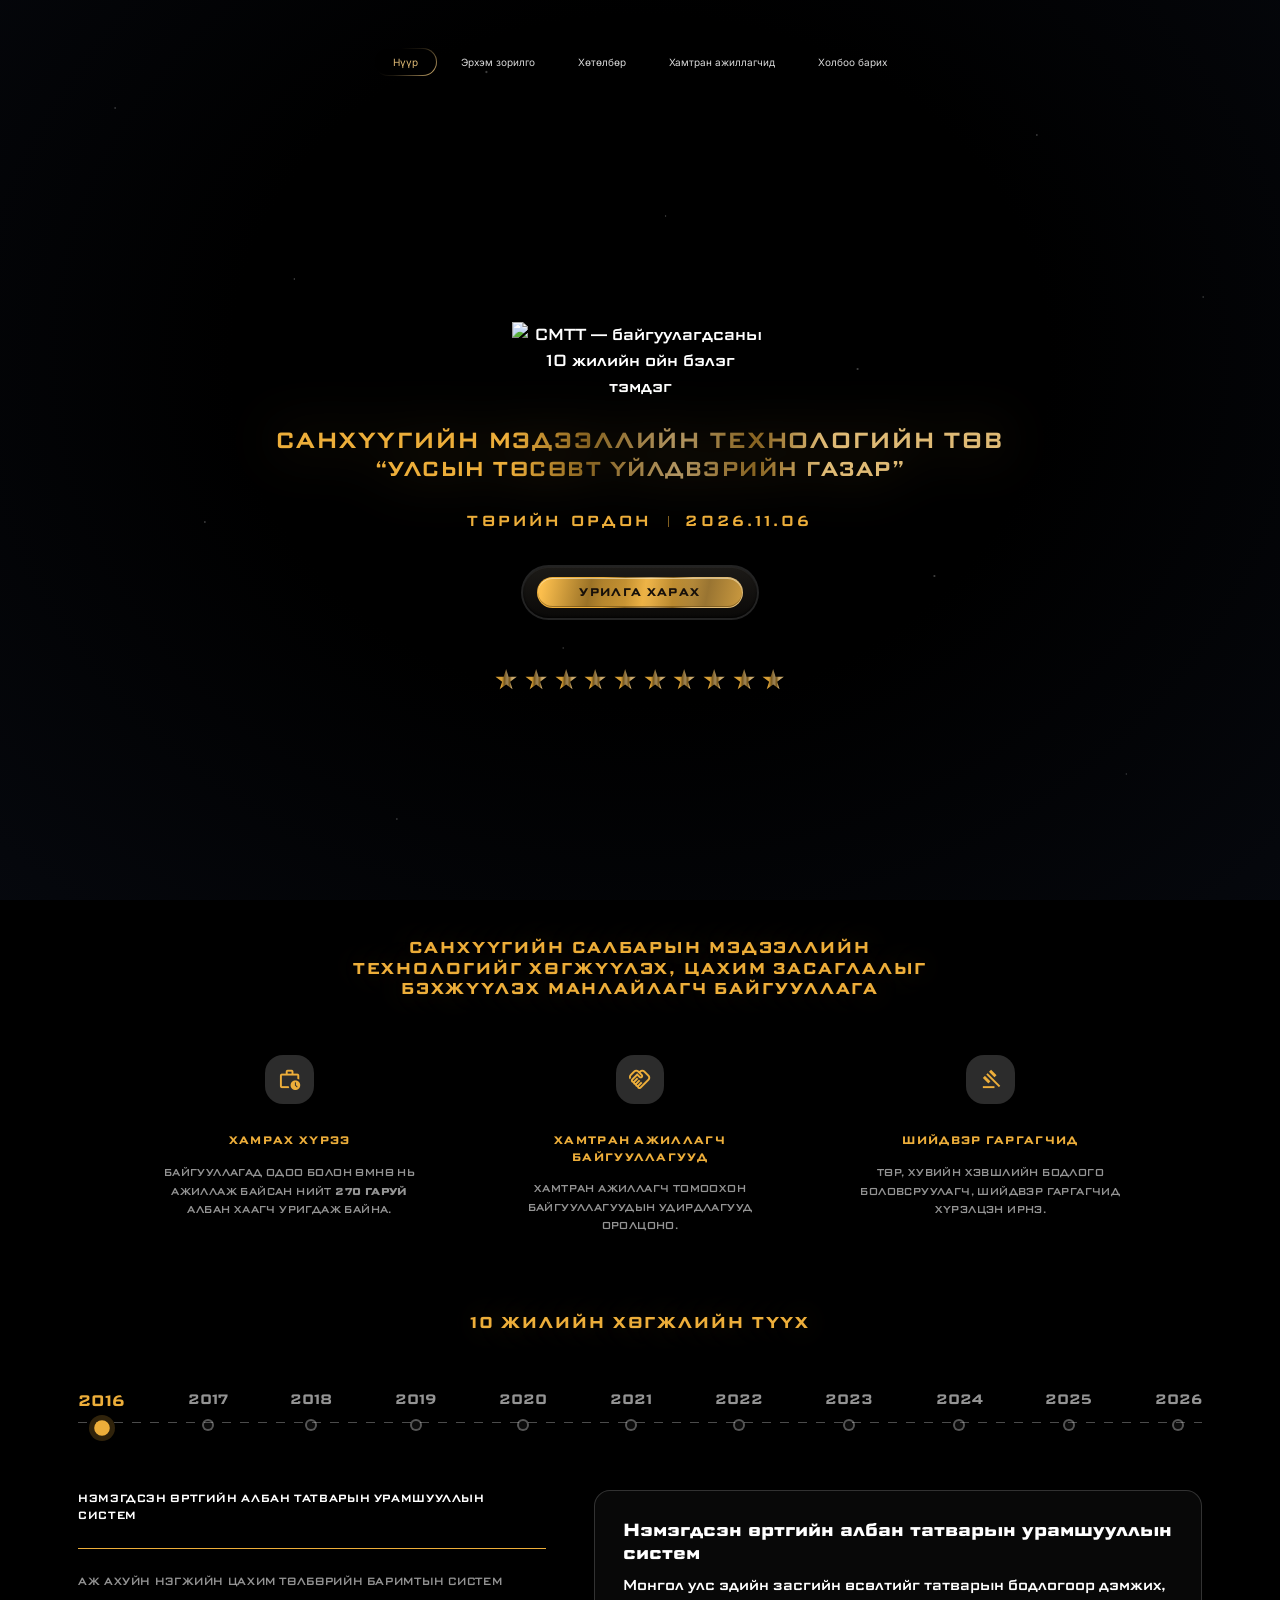
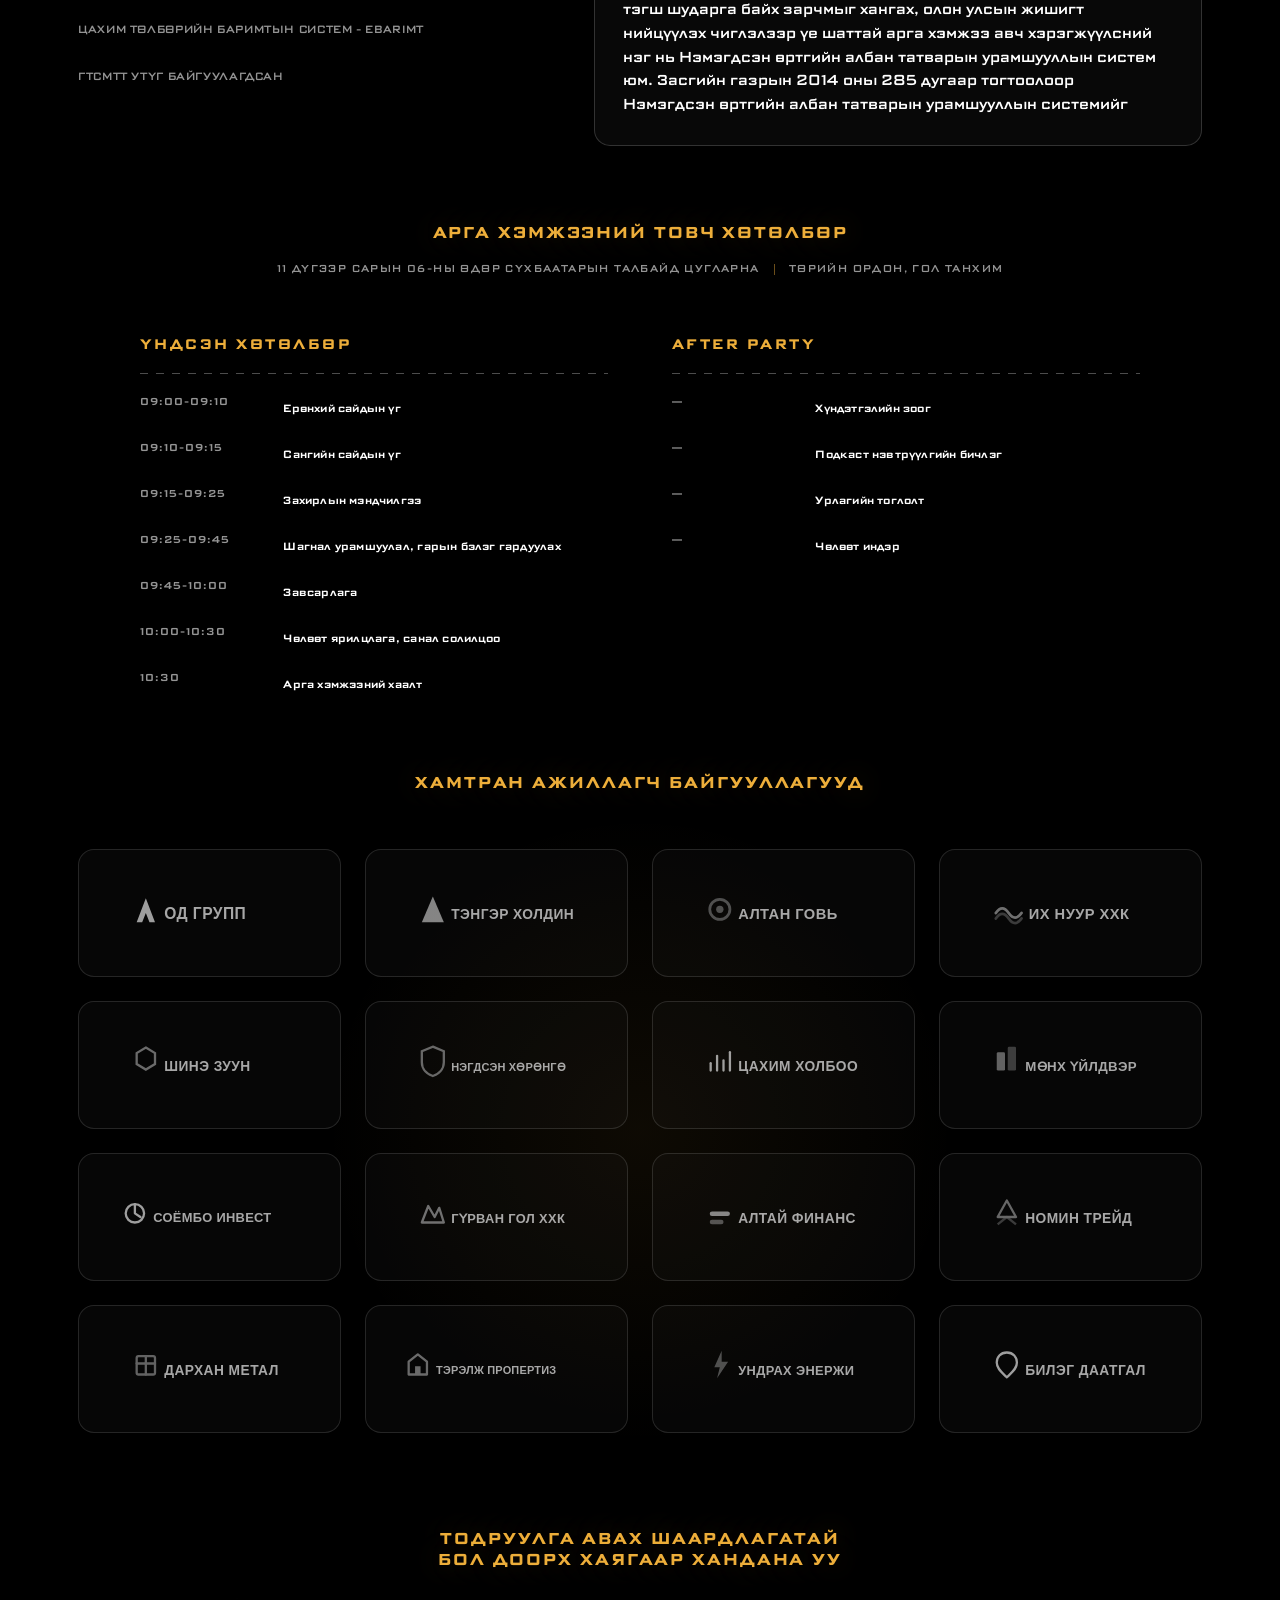
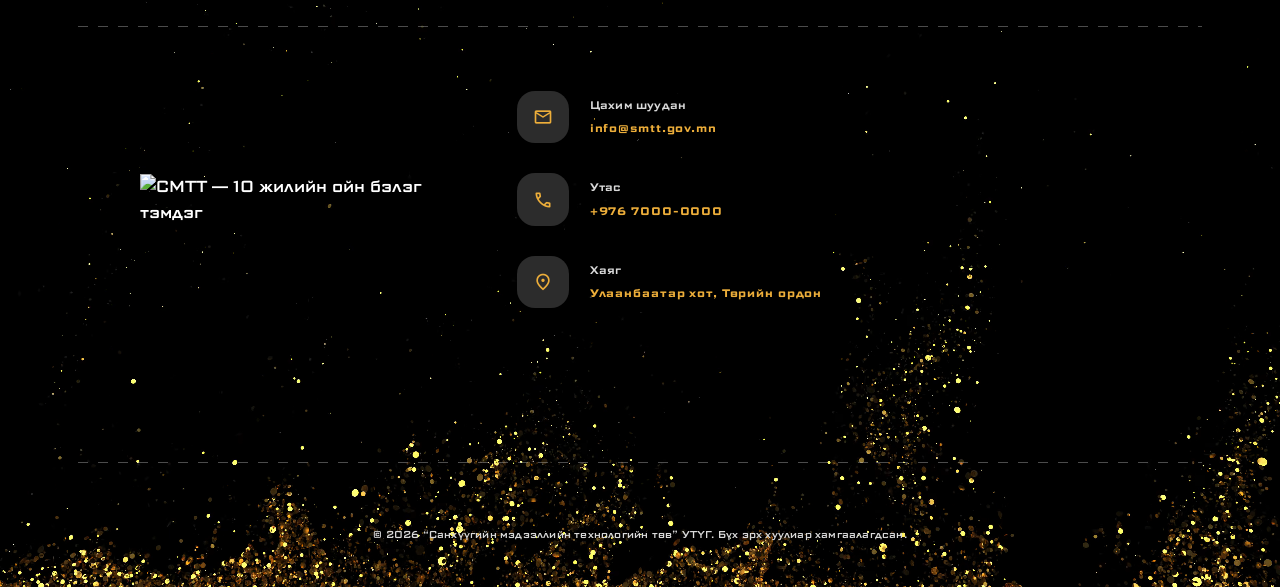
==== commit 5997801d: "1" ====
--- a/index.html
+++ b/index.html
@@ -302,8 +302,10 @@
   </main>
 
   <!-- ============ FOOTER ============ -->
+  <!-- хуудасны доод талын алтан тоос (бүх агуулгын ард) -->
+  <video class="footer-video" src="assets/footer.mp4" autoplay muted loop playsinline aria-hidden="true"></video>
+
   <footer class="site-footer">
-    <video class="footer-video" src="assets/footer.mp4" autoplay muted loop playsinline aria-hidden="true"></video>
 
     <!-- доод булангийн алтан тоос (css/style.css: .footer-dust) -->
     <span class="footer-dust footer-dust--left" aria-hidden="true"></span>
@@ -329,9 +331,6 @@
 
       <!-- 1-р алхам: регистрийн дугаараар хайх -->
       <div id="inviteLookup">
-        <h3 id="inviteModalTitle">Урилга харах</h3>
-        <p class="modal-note">Регистрийн дугаараа оруулснаар Таны нэр дээр бүртгэгдсэн урилга нээгдэнэ.</p>
-
         <form id="inviteForm" class="flow-form">
           <label>
             Регистрийн дугаар
--- a/css/style.css
+++ b/css/style.css
@@ -101,8 +101,9 @@
 }
 
 body {
+  position: relative;
   margin: 0;
-  background: var(--bg);
+  background: #000;
   background-attachment: fixed;
   color: var(--text-soft);
   font-family: var(--font-body);
@@ -219,13 +220,12 @@
 }
 /* хуудасны орой дээр цэс загварынх шиг доогуур байрлана (загварт pill дээд тал нь 140px @1728) */
 .site-header:not(.is-scrolled) {
-  padding-top: clamp(0px, calc(7.1 * var(--s)), 150px);
+  padding-top: clamp(0px, calc(2.2 * var(--s)), 46px);
 }
 .site-header.is-scrolled,
 .site-header:has(.nav.is-open) {
   background: var(--bg);
 }
-.site-header.is-hidden { transform: translateY(-100%); }
 
 /* Загвараар: толгойд зөвхөн цэс, голдоо төвлөрнө.
    Гар утасны цэсний товч баруун захдаа тусад нь байрлана. */
@@ -468,7 +468,7 @@
   justify-content: center;
   height: 100vh;
   height: 100svh;
-  padding: clamp(80px, calc(13.5 * var(--s)), 280px) 24px clamp(16px, calc(1.6 * var(--s)), 34px);
+  padding: clamp(74px, calc(10.5 * var(--s)), 230px) 24px clamp(16px, calc(1.6 * var(--s)), 34px);
   overflow: hidden;
   text-align: center;
 }
@@ -520,6 +520,7 @@
    position:fixed тул зөвхөн энэ давхарга бүх content-ийн ард тогтмол
    харагдана — hero-inner (лого, гарчиг, товч) энгийн урсгалдаа үлдэнэ. */
 .hero-aurora {
+  display: none;
   position: fixed;
   inset: 0;
   z-index: 0;
@@ -604,11 +605,11 @@
   flex-direction: column;
   align-items: center;
   width: 100%;
-  max-width: 1100px;
+  max-width: calc(64 * var(--s));
 }
 /* ---------- 10 жилийн ойн алтан зоос ---------- */
 .hero-logo {
-  width: clamp(150px, calc(13.43 * var(--s)), 420px);
+  width: clamp(170px, calc(20 * var(--s)), 560px);
   margin-bottom: clamp(14px, calc(2.14 * var(--s)), 46px);
   animation: fx-el-in 1s var(--ease) both;
 }
@@ -633,6 +634,7 @@
 /* загварын металл алтан градиентийг үсгэн дээр нь дүүргэнэ */
 .hero-title-line {
   display: block;
+  white-space: nowrap;
   background: var(--gold-metal);
   -webkit-background-clip: text;
   background-clip: text;
@@ -761,8 +763,10 @@
   clip-path: polygon(50% 0%, 61% 35%, 98% 35%, 68% 57%, 79% 91%, 50% 70%, 21% 91%, 32% 57%, 2% 35%, 39% 35%);
   opacity: 0.9;
   filter: drop-shadow(0 0 6px rgba(237, 174, 58, 0.45));
-  animation: fx-star-in 1.4s var(--ease) calc(0.6s + var(--i) * 0.22s) both,
-             star-glow 3.4s ease-in-out calc(var(--i) * 0.18s) infinite;
+  /* бүх од зэрэг томорч гарна; анивчих нь гарч дууссаны дараа, мөн зэрэг эхэлнэ
+     (од тус бүрд саатал өгвөл нэг нэгээрээ асч буй мэт харагдана) */
+  animation: fx-star-in 0.45s var(--ease) both,
+             star-glow 3.4s ease-in-out 0.45s infinite;
 }
 
 @keyframes fx-title-in {
@@ -775,8 +779,8 @@
   to   { opacity: 1; transform: translateY(0); }
 }
 @keyframes fx-star-in {
-  from { opacity: 0; transform: scale(0.3) rotate(-40deg); }
-  to   { opacity: 0.9; transform: scale(1) rotate(0); }
+  from { opacity: 0; transform: scale(0.2); }
+  to   { opacity: 0.9; transform: scale(1); }
 }
 @keyframes star-glow {
   0%, 100% { opacity: 0.65; }
@@ -785,6 +789,8 @@
 
 @media (max-width: 640px) {
   .hero { padding: calc(var(--header-h) + 28px) 18px 56px; }
+  .hero-title-line { white-space: normal; }
+  .hero-inner { max-width: none; }
   .hero-title { letter-spacing: 0.05em; line-height: 1.5; }
   .hero-meta { letter-spacing: 0.14em; gap: 10px; }
   .hero-stars { gap: 6px; }
@@ -1701,7 +1707,6 @@
 .contact-emblem img {
   width: 100%;
   height: auto;
-  filter: drop-shadow(0 0 34px rgba(237, 174, 58, 0.35));
 }
 
 .contact-grid {
@@ -1770,7 +1775,6 @@
 .site-footer {
   position: relative;
   z-index: 1;
-  overflow: hidden;
   padding: clamp(70px, 9vw, 140px) 0 44px;
   border-top: none;
 }
@@ -1779,17 +1783,22 @@
    давхаргатай хосолж уншигдах чадварыг хадгална */
 .footer-video {
   position: absolute;
-  inset: 0;
-  z-index: -1;
+  left: 0;
+  right: 0;
+  bottom: 0;
+  z-index: 0;
   width: 100%;
-  height: 100%;
+  /* загварт тоос хуудасны доод ~47% өргөний өндөрт дэвсэнэ */
+  height: clamp(240px, calc(46 * var(--s)), 1100px);
   object-fit: cover;
-  opacity: 0.45;
+  /* нягт хэсэг нь бичлэгийн доод талд тул доод ирмэгээр нь тулгана */
+  object-position: center bottom;
   pointer-events: none;
 }
 /* доод хэсгийн алтан тоос — загварт булангуудад нягт, дээшээ шингэнэ.
    Хэмжээ, тунгалаг байдал нь янз бүр тул bokeh мэт харагдана. */
 .footer-dust {
+  display: none;
   position: absolute;
   bottom: -40px;
   width: 58vw;
@@ -2162,6 +2171,7 @@
 }
 
 .site-bg-orb {
+  display: none;
   position: absolute;
   border-radius: 50%;
   filter: blur(110px);
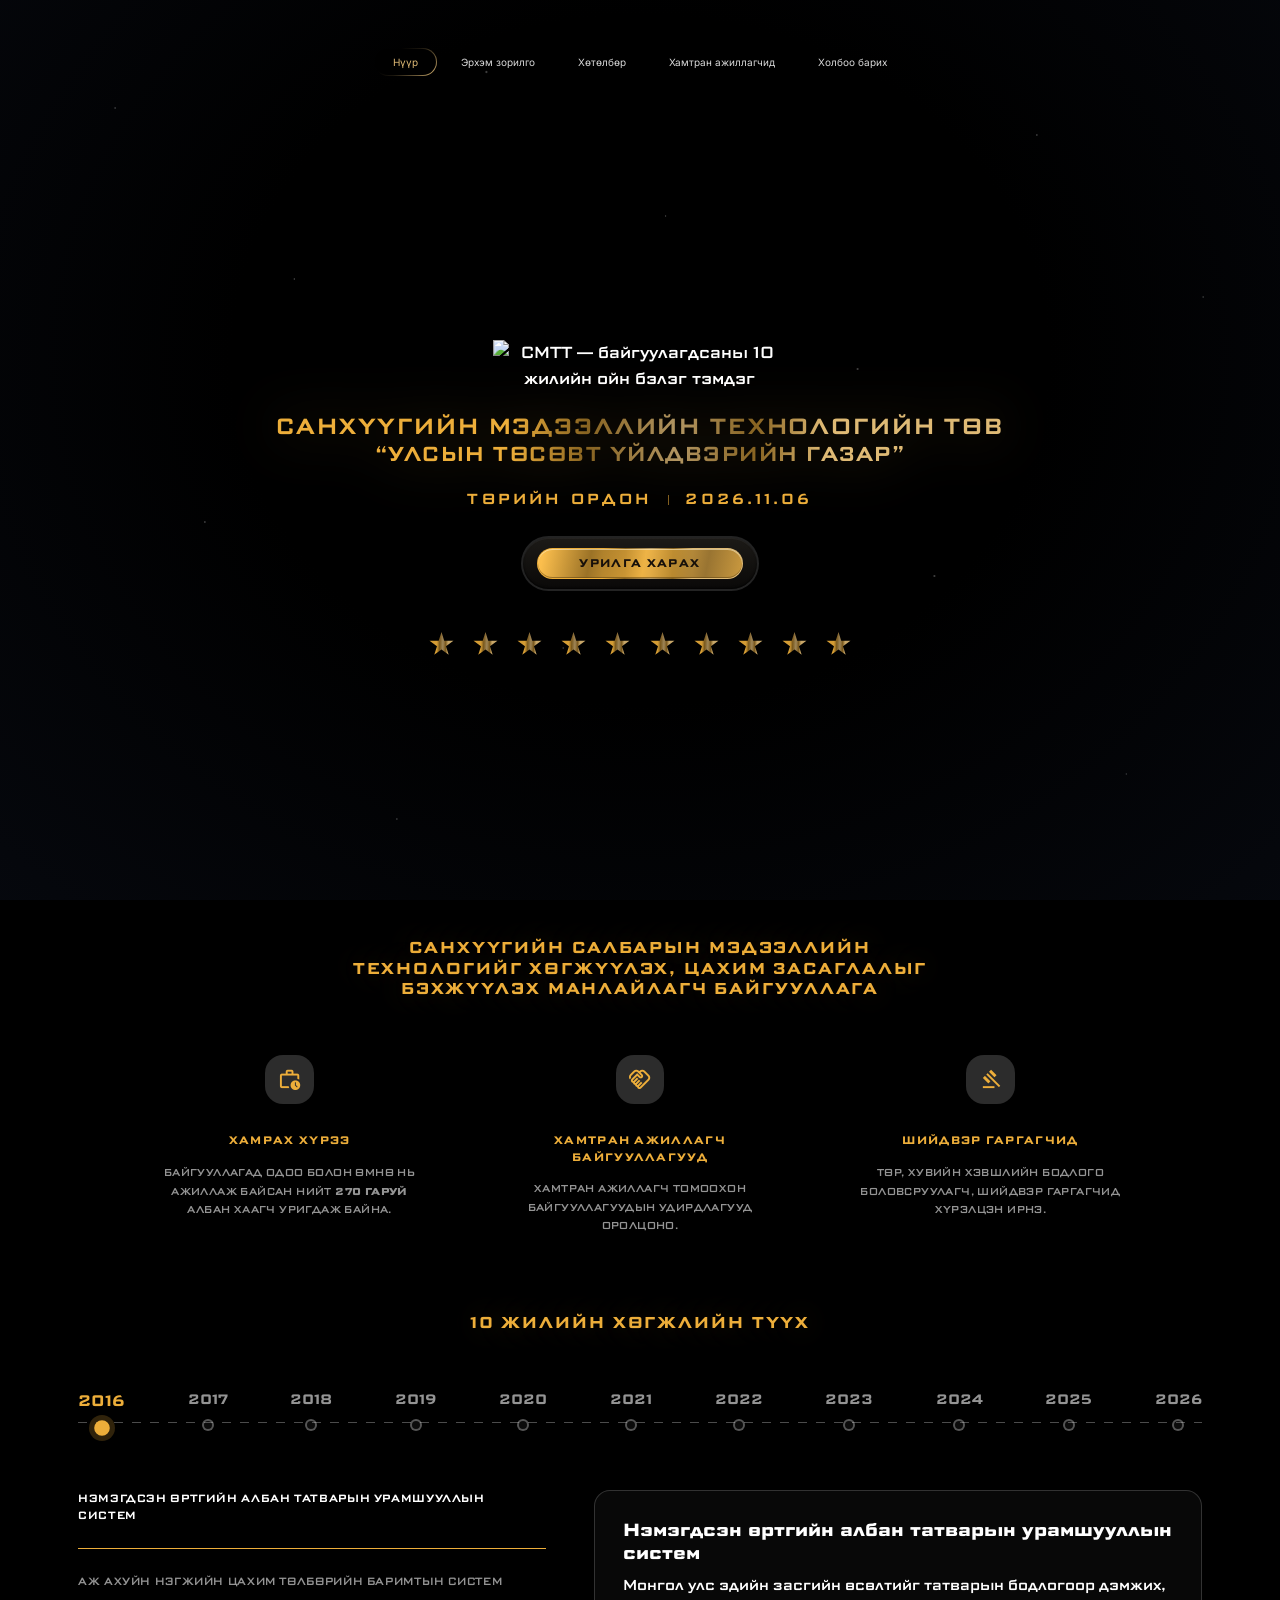
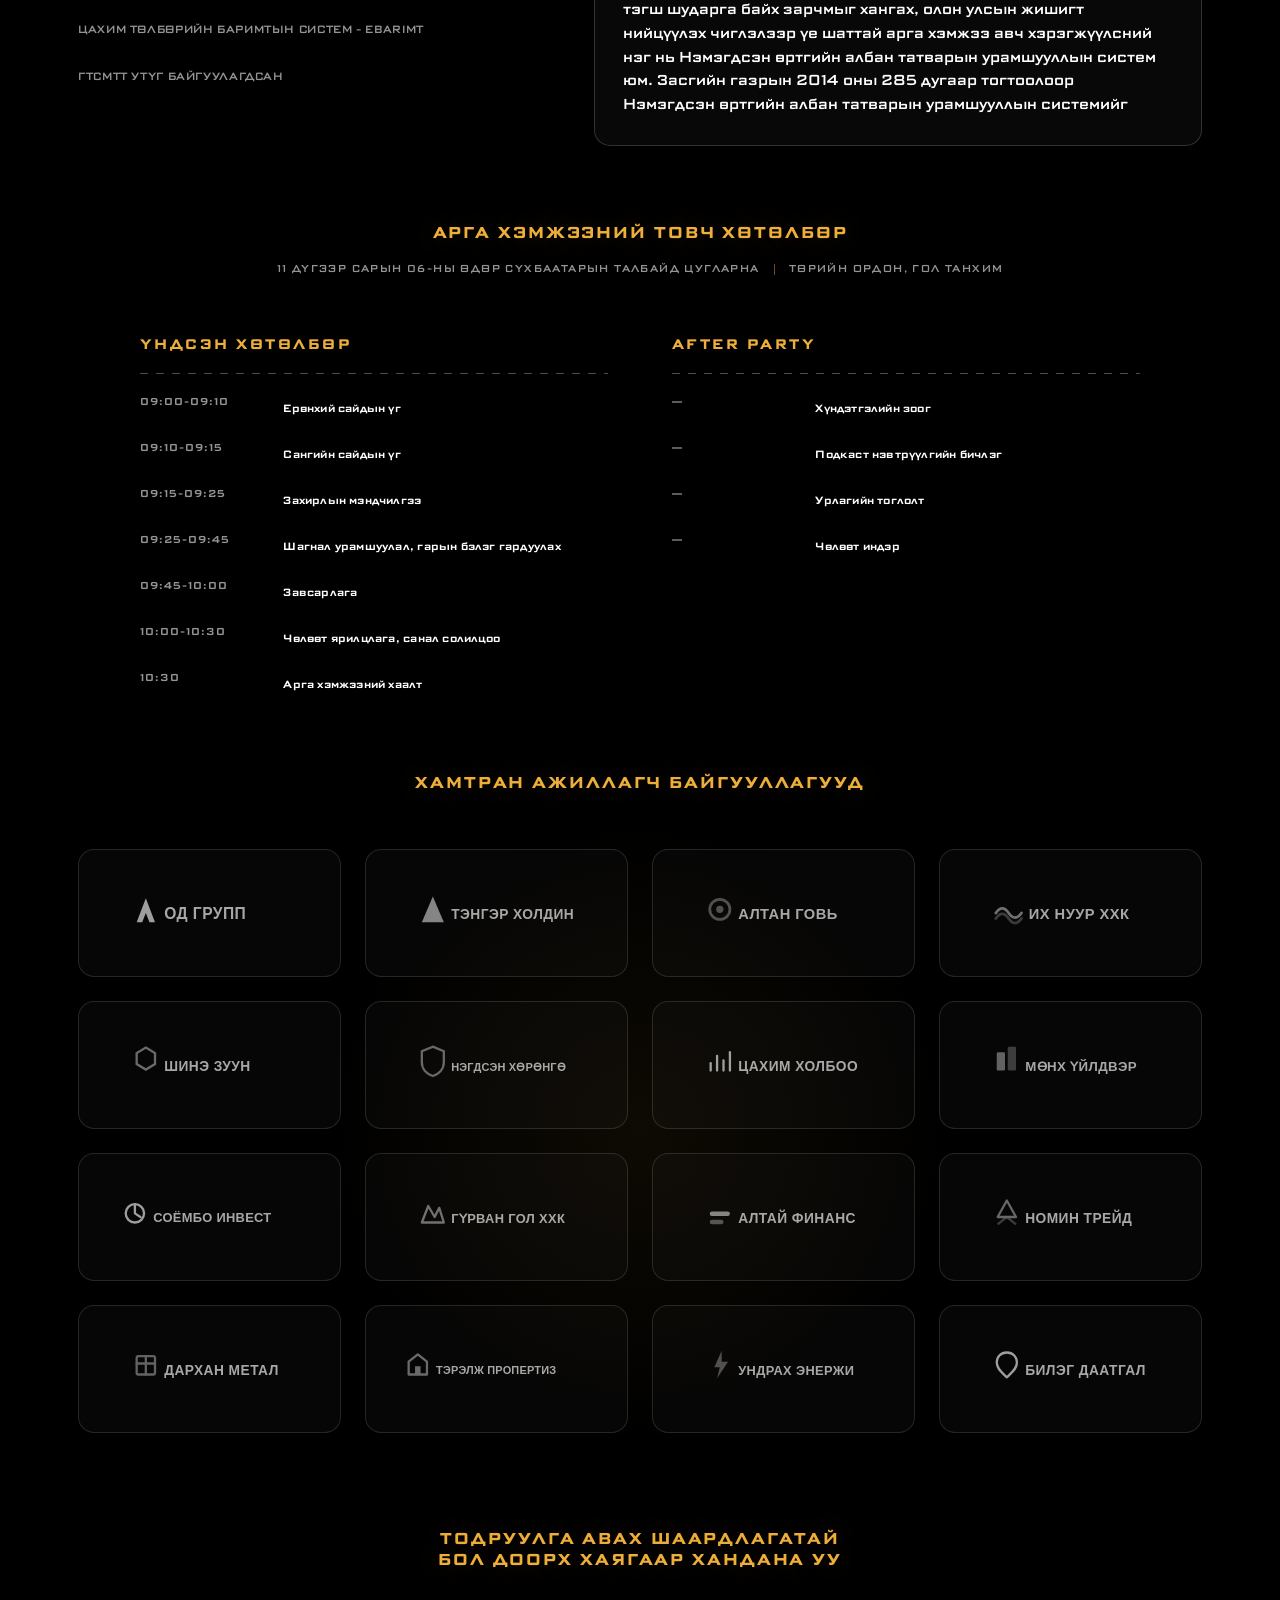
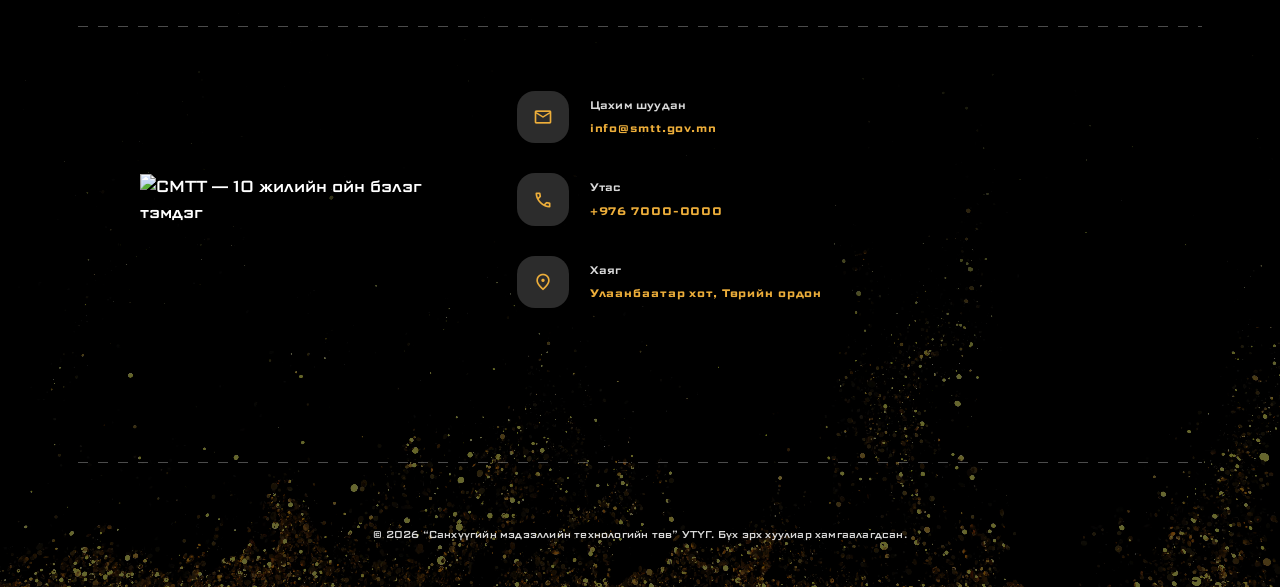
==== commit e5fdf6be: "1" ====
--- a/index.html
+++ b/index.html
@@ -331,6 +331,9 @@
 
       <!-- 1-р алхам: регистрийн дугаараар хайх -->
       <div id="inviteLookup">
+        <h3 class="modal-title" id="inviteModalTitle">Урилга харах</h3>
+        <p class="modal-note">Урилга тань нэр дээр тань бүртгэлтэй. Регистрийн дугаараа оруулна уу.</p>
+
         <form id="inviteForm" class="flow-form">
           <label>
             Регистрийн дугаар
--- a/css/style.css
+++ b/css/style.css
@@ -180,13 +180,23 @@
 }
 .btn:hover::before { transform: translateX(120%); }
 .btn--accent {
-  background: linear-gradient(135deg, var(--accent-bright), #1fd9b8);
-  color: #06231e;
-  box-shadow: 0 10px 24px -10px var(--tint-glow);
+  /* hero-гийн "Урилга харах" товчтой ижил металл алтан гадаргуу */
+  background: var(--gold-metal-soft);
+  color: #17100a;
+  font-family: var(--font-display);
+  letter-spacing: 0.12em;
+  text-transform: uppercase;
+  border-color: rgba(135, 99, 33, 0.9);
+  box-shadow:
+    inset 0 1px 0 rgba(255, 245, 214, 0.55),
+    inset 0 -1px 0 rgba(90, 63, 15, 0.5);
 }
 .btn--accent:hover {
-  background: linear-gradient(135deg, #7bf5df, var(--accent-bright));
-  box-shadow: 0 14px 30px -8px var(--tint-line);
+  filter: brightness(1.06);
+  box-shadow:
+    inset 0 1px 0 rgba(255, 245, 214, 0.7),
+    inset 0 -1px 0 rgba(90, 63, 15, 0.5),
+    inset 0 0 14px rgba(255, 232, 170, 0.35);
   transform: translateY(-2px);
 }
 .btn--accent:active { transform: translateY(0); }
@@ -468,7 +478,7 @@
   justify-content: center;
   height: 100vh;
   height: 100svh;
-  padding: clamp(74px, calc(10.5 * var(--s)), 230px) 24px clamp(16px, calc(1.6 * var(--s)), 34px);
+  padding: clamp(64px, calc(9 * var(--s)), 200px) 24px clamp(14px, calc(1.4 * var(--s)), 30px);
   overflow: hidden;
   text-align: center;
 }
@@ -609,8 +619,8 @@
 }
 /* ---------- 10 жилийн ойн алтан зоос ---------- */
 .hero-logo {
-  width: clamp(170px, calc(20 * var(--s)), 560px);
-  margin-bottom: clamp(14px, calc(2.14 * var(--s)), 46px);
+  width: clamp(180px, calc(23 * var(--s)), 620px);
+  margin-bottom: clamp(10px, calc(1.6 * var(--s)), 34px);
   animation: fx-el-in 1s var(--ease) both;
 }
 .hero-logo-img {
@@ -653,7 +663,7 @@
   align-items: center;
   justify-content: center;
   gap: clamp(10px, calc(1.27 * var(--s)), 28px);
-  margin: clamp(12px, calc(2.14 * var(--s)), 46px) 0 0;
+  margin: clamp(10px, calc(1.6 * var(--s)), 34px) 0 0;
   font-size: clamp(11px, calc(1.14 * var(--s)), 24px);
   font-weight: 500;
   letter-spacing: 0.22em;
@@ -683,7 +693,7 @@
   display: inline-flex;
   align-items: center;
   justify-content: center;
-  margin: clamp(14px, calc(2.49 * var(--s)), 54px) 0 0;
+  margin: clamp(12px, calc(1.9 * var(--s)), 42px) 0 0;
   padding: clamp(7px, calc(0.81 * var(--s)), 18px) clamp(10px, calc(1.04 * var(--s)), 24px);
   border: 2px solid transparent;
   border-radius: 999px;
@@ -750,23 +760,22 @@
 .hero-cta:active { transform: translateY(0) scale(0.985); }
 
 /* ---------- 10 жил = 10 алтан од ---------- */
+/* ---------- 10 жил = 10 алтан од ---------- */
 .hero-stars {
   display: flex;
   justify-content: center;
-  gap: clamp(6px, calc(0.58 * var(--s)), 14px);
-  margin-top: clamp(16px, calc(3.82 * var(--s)), 80px);
+  gap: clamp(12px, 1.5vw, 24px);
+  margin-top: clamp(18px, calc(3.2 * var(--s)), 50px);
 }
 .hero-star {
-  width: clamp(14px, calc(1.74 * var(--s)), 38px);
+  width: clamp(18px, 1.95vw, 32px);
   aspect-ratio: 1;
   background: var(--gold-metal);
   clip-path: polygon(50% 0%, 61% 35%, 98% 35%, 68% 57%, 79% 91%, 50% 70%, 21% 91%, 32% 57%, 2% 35%, 39% 35%);
   opacity: 0.9;
   filter: drop-shadow(0 0 6px rgba(237, 174, 58, 0.45));
-  /* бүх од зэрэг томорч гарна; анивчих нь гарч дууссаны дараа, мөн зэрэг эхэлнэ
-     (од тус бүрд саатал өгвөл нэг нэгээрээ асч буй мэт харагдана) */
-  animation: fx-star-in 0.45s var(--ease) both,
-             star-glow 3.4s ease-in-out 0.45s infinite;
+  animation: fx-star-in 0.6s var(--ease) calc(0.5s + var(--i) * 0.07s) both,
+  star-glow 3.4s ease-in-out calc(var(--i) * 0.18s) infinite;
 }
 
 @keyframes fx-title-in {
@@ -779,8 +788,8 @@
   to   { opacity: 1; transform: translateY(0); }
 }
 @keyframes fx-star-in {
-  from { opacity: 0; transform: scale(0.2); }
-  to   { opacity: 0.9; transform: scale(1); }
+  from { opacity: 0; transform: scale(0) rotate(-40deg); }
+  to   { opacity: 0.9; transform: scale(1) rotate(0); }
 }
 @keyframes star-glow {
   0%, 100% { opacity: 0.65; }
@@ -788,10 +797,11 @@
 }
 
 @media (max-width: 640px) {
-  .hero { padding: calc(var(--header-h) + 28px) 18px 56px; }
+  .hero { padding: calc(var(--header-h) + 24px) 18px 32px; }
+  /* нарийн дэлгэцэд нэг мөрөнд багтахгүй тул мөр таслахыг зөвшөөрнө */
   .hero-title-line { white-space: normal; }
   .hero-inner { max-width: none; }
-  .hero-title { letter-spacing: 0.05em; line-height: 1.5; }
+  .hero-title { letter-spacing: 0.05em; line-height: 1.45; }
   .hero-meta { letter-spacing: 0.14em; gap: 10px; }
   .hero-stars { gap: 6px; }
 }
@@ -1364,9 +1374,11 @@
   overflow: hidden;
   text-align: center;
   color: #ffffff;
+  /* сайтын хар+алтан хэлбэрт нийцүүлэв (өмнө нь тэнгэр хөх градиент байсан) */
   background:
-    radial-gradient(130% 95% at 50% -15%, rgba(237, 174, 58, 0.22), transparent 62%),
-    linear-gradient(180deg, #3b4767 0%, #27314b 55%, #1b2338 100%);
+    radial-gradient(130% 95% at 50% -15%, rgba(237, 174, 58, 0.28), transparent 62%),
+    linear-gradient(180deg, #16120b 0%, #0d0b07 55%, #000000 100%);
+  border-bottom: 1px solid var(--gold-line);
 }
 .invite-card-head::before,
 .invite-card-head::after {
@@ -1489,6 +1501,14 @@
   transition: border-color 0.3s var(--ease);
 }
 .flow-form:focus-within { border-color: var(--accent); }
+/* модал дотор маягт нь өөрөө хайрцаг үүсгэхгүй — модал аль хэдийн хүрээ, зайтай */
+.modal .flow-form {
+  padding: 0;
+  border: none;
+  background: none;
+  backdrop-filter: none;
+  gap: 22px;
+}
 .flow-form h3 {
   font-family: var(--font-display);
   color: var(--text);
@@ -1503,15 +1523,18 @@
 .flow-form label {
   display: flex;
   flex-direction: column;
-  gap: 8px;
-  font-size: 0.85rem;
-  color: var(--text-soft);
-  font-weight: 500;
+  gap: 10px;
+  font-family: var(--font-display);
+  font-size: 0.8rem;
+  letter-spacing: 0.12em;
+  text-transform: uppercase;
+  color: var(--gold-champagne);
+  font-weight: 600;
 }
 .flow-form input,
 .flow-form textarea {
-  background: var(--bg-soft);
-  border: 1px solid var(--border-soft);
+  background: rgba(0, 0, 0, 0.55);
+  border: 1px solid var(--gold-line);
   border-radius: var(--radius-sm);
   padding: 12px 14px;
   color: var(--text);
@@ -1611,7 +1634,9 @@
   .sponsor-grid { grid-template-columns: repeat(2, 1fr); }
 }
 @media (max-width: 480px) {
-  .sponsor-grid { grid-template-columns: 1fr; }
+  /* 16 карт нэг баганаар бол хуудас хэт урсдаг тул 2 баганаар нягтлав */
+  .sponsor-grid { grid-template-columns: repeat(2, 1fr); gap: 12px; }
+  .sponsor-logo-card { padding: 14px 10px; }
 }
 
 .sponsor-cta {
@@ -1793,6 +1818,10 @@
   object-fit: cover;
   /* нягт хэсэг нь бичлэгийн доод талд тул доод ирмэгээр нь тулгана */
   object-position: center bottom;
+  opacity: 0.4;
+  /* дээд ирмэг нь тодорхой шугам болохгүйн тулд аажмаар шингэнэ */
+  -webkit-mask-image: linear-gradient(to bottom, transparent 0%, rgba(0,0,0,0.5) 35%, #000 65%);
+  mask-image: linear-gradient(to bottom, transparent 0%, rgba(0,0,0,0.5) 35%, #000 65%);
   pointer-events: none;
 }
 /* доод хэсгийн алтан тоос — загварт булангуудад нягт, дээшээ шингэнэ.
@@ -1877,8 +1906,10 @@
   border-radius: var(--radius);
   background: var(--card-solid);
   backdrop-filter: blur(20px);
-  border: 1px solid var(--border-soft);
-  box-shadow: 0 30px 80px -20px var(--shadow-color-strong);
+  border: 1px solid var(--gold-line);
+  box-shadow:
+    0 30px 80px -20px var(--shadow-color-strong),
+    inset 0 1px 0 rgba(255, 255, 255, 0.05);
   transform: translateY(16px) scale(0.98);
   transition: transform 0.3s var(--ease);
 }
@@ -1898,10 +1929,23 @@
   font-size: 1.3rem;
   margin: 0 0 8px;
 }
+/* модалын гарчиг — сайтын алтан, том үсэгтэй хэв маягаар.
+   Хаах товчтой мөргөлдөхгүйн тулд баруун талд зай үлдээв. */
+.modal-title {
+  margin: 0 0 8px;
+  padding-right: 48px;
+  font-family: var(--font-display);
+  font-size: clamp(15px, calc(1.15 * var(--s)), 24px);
+  font-weight: 600;
+  letter-spacing: 0.12em;
+  text-transform: uppercase;
+  color: var(--gold);
+}
 .modal-note {
   color: var(--text-muted);
   font-size: 0.85rem;
   margin: 0 0 24px;
+  line-height: 1.6;
 }
 /* ---------- урилга хуваалцах ---------- */
 .invite-share {
@@ -1976,9 +2020,9 @@
   width: 36px;
   height: 36px;
   border-radius: 50%;
-  border: 1px solid var(--border-soft);
-  background: var(--bg-soft);
-  color: var(--text-soft);
+  border: 1px solid var(--gold-line);
+  background: rgba(44, 44, 44, 0.35);
+  color: var(--gold-champagne);
   display: flex;
   align-items: center;
   justify-content: center;
@@ -2246,3 +2290,67 @@
 
 /* модал доторх гарчиг алтан */
 .modal h3 { color: var(--gold); }
+
+/* =========================================================
+   ГАР УТАСНЫ УНШИГДАХ ЧАНАР + ХҮРЭЛЦЭХ ТАЛБАЙ
+   Үндсэн хэмжээсүүд нь --s (өргөнөөс хамаарсан) дээр тулгуурладаг тул
+   нарийн дэлгэцэд clamp-ийн доод утга руугаа шахагдаж 10-11px болдог.
+   Утсан дээр уншихад эвгүй тул энд тохирох хэмжээг нь тогтоов.
+   ========================================================= */
+@media (max-width: 640px) {
+  /* --- гарчиг, үндсэн бичвэр --- */
+  .section-title { font-size: 18px; line-height: 1.35; }
+  .hero-title { font-size: 17px; }
+  .hero-meta { font-size: 13px; letter-spacing: 0.12em; }
+
+  .about-card h3 { font-size: 15px; }
+  .about-card p { font-size: 14px; line-height: 1.7; max-width: none; }
+
+  .agenda-dur { font-size: 12px; min-width: 70px; }
+  .agenda-list li strong { font-size: 14px; }
+  .agenda-block-title { font-size: 15px; }
+
+  .history-system-item { font-size: 14px; }
+  .history-dot-year { font-size: 14px; }
+
+  .contact-card h4 { font-size: 13px; }
+  .contact-card p { font-size: 15px; }
+  .footer-copy { font-size: 12px; line-height: 1.6; }
+
+  .modal-note { font-size: 14px; }
+  .flow-form label { font-size: 13px; }
+  .flow-form input { font-size: 16px; } /* 16px — iOS Safari талбарт фокуслахад томрохоос сэргийлнэ */
+
+  /* --- хүрэлцэх талбай (≥44px) --- */
+  .nav a {
+    min-height: 48px;
+    display: flex;
+    align-items: center;
+    font-size: 16px;
+  }
+  .nav-toggle { width: 44px; height: 44px; }
+  .btn { padding: 15px 24px; }
+}
+
+/* Задарсан гар утасны цэс: ширээний компьютерийн "pill" хэлбэр (999px радиус,
+   градиент хүрээ) босоо жагсаалтад тохирохгүй — энгийн мөр болгов. */
+@media (max-width: 960px) {
+  .nav a,
+  .nav a.is-active,
+  .nav a:hover,
+  .nav a.is-active:hover {
+    border-radius: 0;
+    background: none;
+    border-top: none;
+    border-left: none;
+    border-right: none;
+    border-bottom: 1px solid var(--border);
+    animation: none;
+  }
+  .nav a:last-child { border-bottom: none; }
+  .nav a.is-active {
+    color: var(--gold);
+    box-shadow: inset 3px 0 0 var(--gold);
+    padding-left: 14px;
+  }
+}
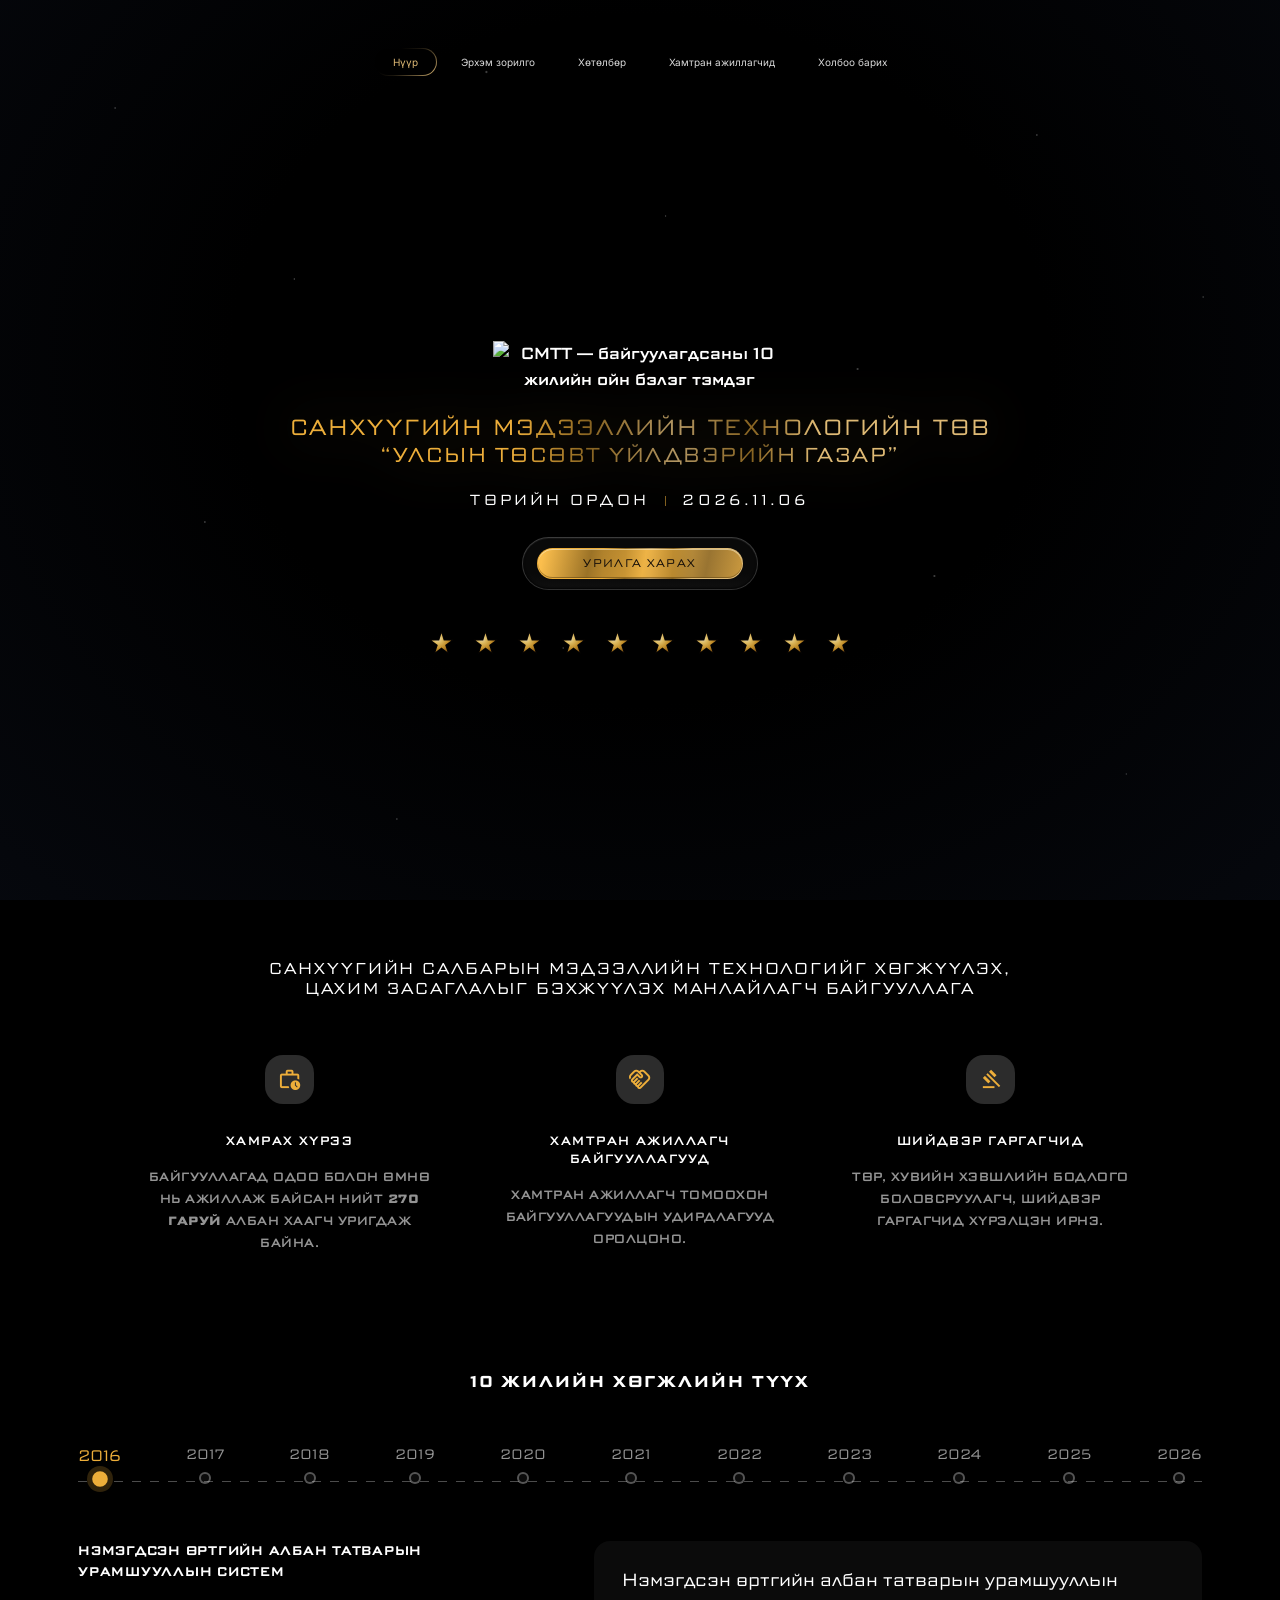
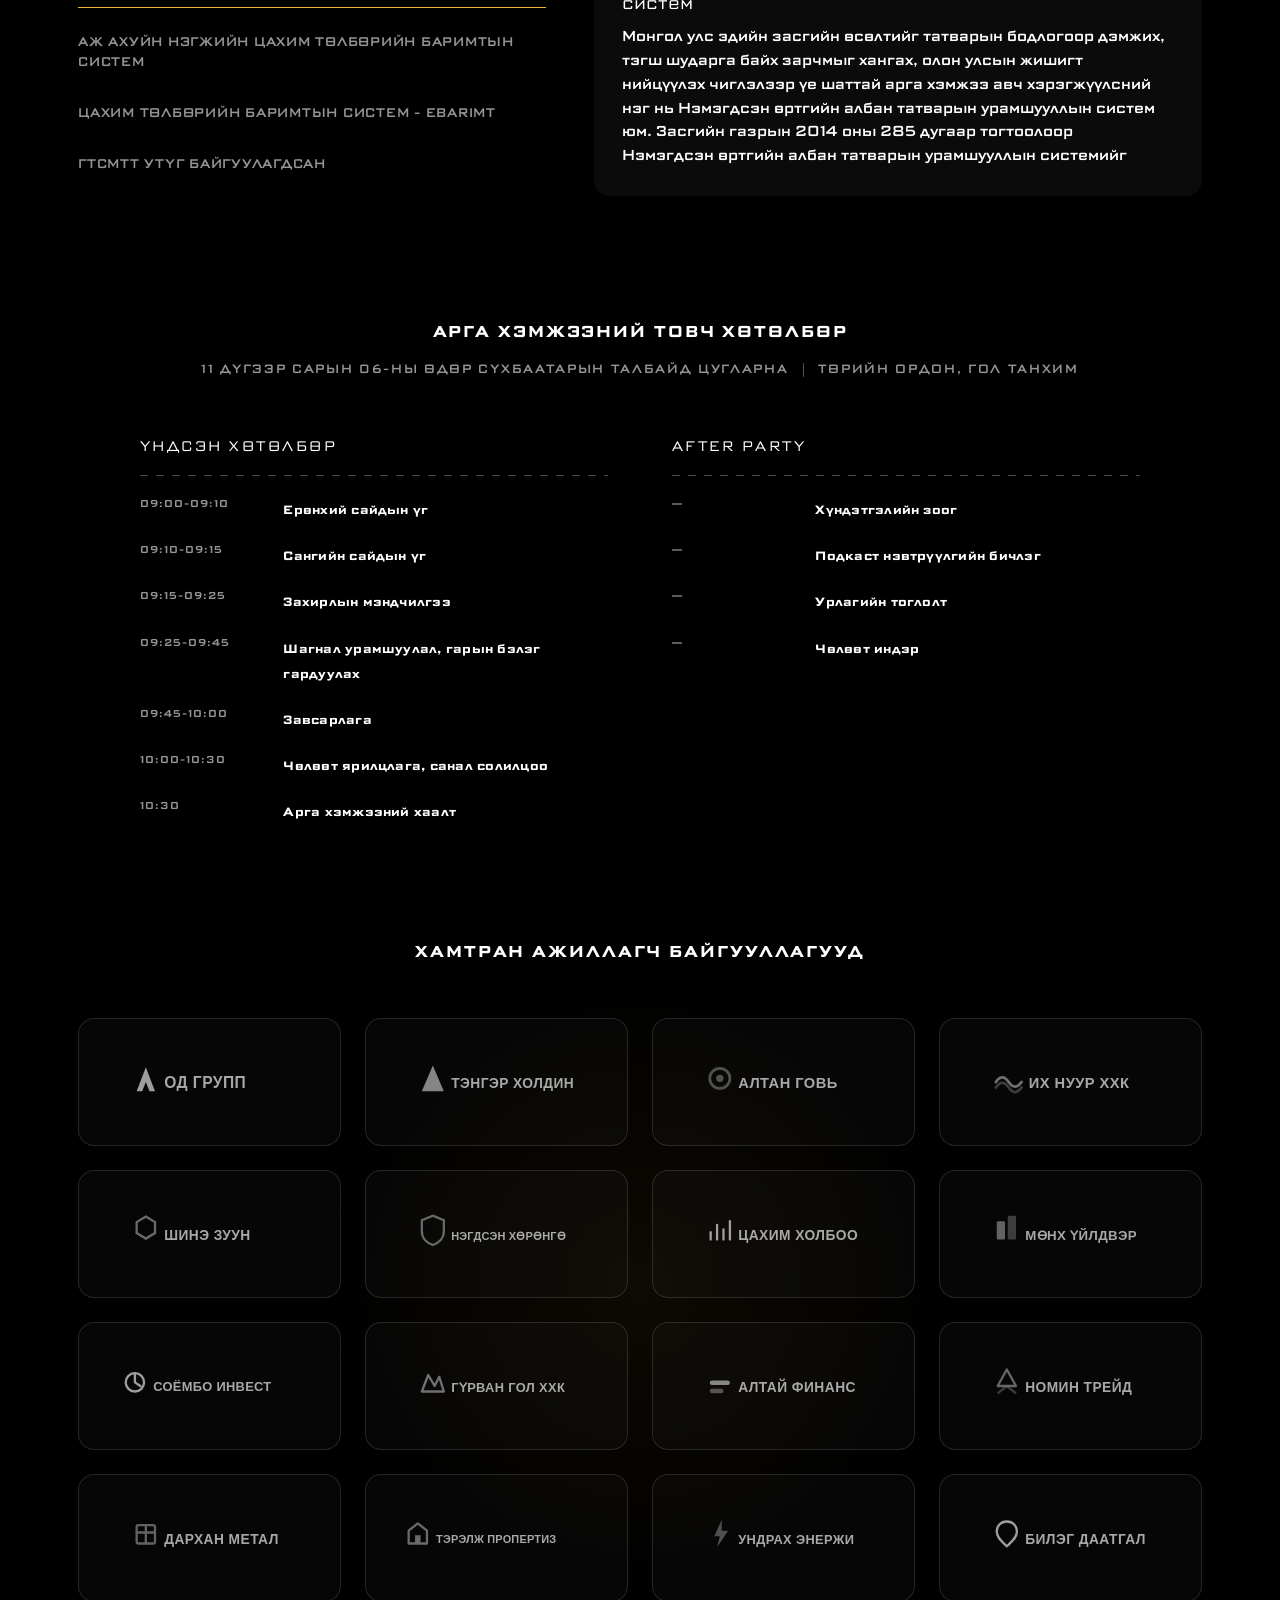
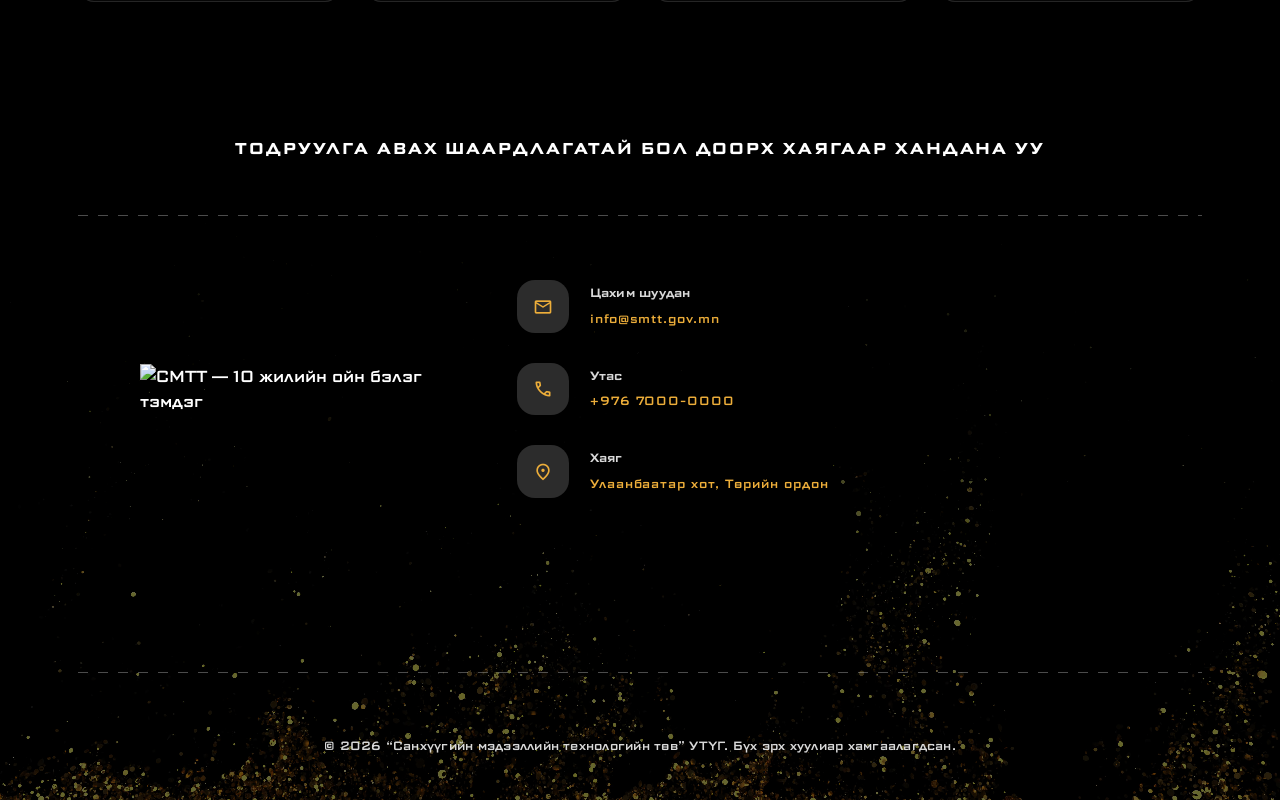
==== commit f7a55f2d: "2" ====
--- a/index.html
+++ b/index.html
@@ -111,7 +111,7 @@
       <div class="container">
         <div class="section-head">
           <p class="section-kicker">Эрхэм зорилго</p>
-          <h2 class="section-title">
+          <h2 class="section-title" style="font-weight: 300">
             Санхүүгийн салбарын мэдээллийн технологийг хөгжүүлэх,
             <span class="text-accent">цахим засаглалыг</span> бэхжүүлэх манлайлагч байгууллага
           </h2>
--- a/css/style.css
+++ b/css/style.css
@@ -161,7 +161,7 @@
   padding: 14px 26px;
   border-radius: var(--radius-sm);
   font-family: var(--font-body);
-  font-weight: 600;
+  font-weight: 300;
   font-size: 0.95rem;
   border: 1px solid transparent;
   cursor: pointer;
@@ -391,7 +391,7 @@
   color: var(--bg);
   font-family: var(--font-body);
   font-size: 15px;
-  font-weight: 600;
+  font-weight: 300;
   line-height: 1;
   white-space: nowrap;
   cursor: pointer;
@@ -633,7 +633,7 @@
 .hero-title {
   margin: 0;
   font-family: var(--font-display);
-  font-weight: 500;
+  font-weight: 300;
   font-size: clamp(14px, calc(1.71 * var(--s)), 38px);
   line-height: 1.33;
   letter-spacing: 0.085em;
@@ -665,10 +665,10 @@
   gap: clamp(10px, calc(1.27 * var(--s)), 28px);
   margin: clamp(10px, calc(1.6 * var(--s)), 34px) 0 0;
   font-size: clamp(11px, calc(1.14 * var(--s)), 24px);
-  font-weight: 500;
+  font-weight: 300;
   letter-spacing: 0.22em;
   text-transform: uppercase;
-  color: var(--gold);
+  color: var(--text);
   animation: fx-el-in 1s var(--ease) 0.24s both;
 }
 .hero-meta-sep {
@@ -682,7 +682,7 @@
    ирмэгийн гэрэлт зураас), дотор <span> нь металл алтан бөмбөлөг.
    Ингэснээр давхаргууд жинхэнэ эцэг-хүүхэд болж, z-index заль хэрэггүй. */
 /* эргэдэг хүрээ: --cta-angle нь border-box давхаргын conic-gradient-ийг
-   эргүүлнэ — гэрэл яг хүрээний зурааст (1.5px) хязгаарлагдана, гадагш
+   эргүүлнэ — гэрэл яг хүрээний зурааст (1px) хязгаарлагдана, гадагш
    тусахгүй (blur/glow байхгүй) */
 @property --cta-angle {
   syntax: "<angle>";
@@ -695,11 +695,11 @@
   justify-content: center;
   margin: clamp(12px, calc(1.9 * var(--s)), 42px) 0 0;
   padding: clamp(7px, calc(0.81 * var(--s)), 18px) clamp(10px, calc(1.04 * var(--s)), 24px);
-  border: 2px solid transparent;
+  border: 1px solid transparent;
   border-radius: 999px;
   background:
-    linear-gradient(180deg, #1c1a17, #0a0908) padding-box,
-    rgba(217, 217, 217, 0.16) border-box;
+    linear-gradient(180deg, #090909 0%, #090909 70%, #0f0f0f 100%) padding-box,
+    linear-gradient(180deg, #3c3c3c 0%, #303030 100%) border-box;
   box-shadow:
     inset 0 1px 1px rgba(255, 255, 255, 0.06),
     inset 0 -1px 2px rgba(0, 0, 0, 0.8),
@@ -714,7 +714,7 @@
 .hero-cta:focus-visible {
   transform: translateY(-2px) scale(1.02);
   background:
-    linear-gradient(180deg, #1c1a17, #0a0908) padding-box,
+    linear-gradient(180deg, #090909 0%, #090909 70%, #0f0f0f 100%) padding-box,
     conic-gradient(from var(--cta-angle), transparent 0%, var(--gold-bright) 10%, var(--gold-champagne) 20%, transparent 34%, transparent 100%) border-box;
   animation: fx-el-in 1s var(--ease) 0.36s both, cta-ring-spin 2.2s linear infinite;
 }
@@ -734,7 +734,7 @@
   color: #17100a;
   font-family: var(--font-display);
   font-size: clamp(11px, calc(0.87 * var(--s)), 19px);
-  font-weight: 600;
+  font-weight: 300;
   line-height: 1.25;
   letter-spacing: 0.12em;
   text-transform: uppercase;
@@ -768,14 +768,22 @@
   margin-top: clamp(18px, calc(3.2 * var(--s)), 50px);
 }
 .hero-star {
+  position: relative;
   width: clamp(18px, 1.95vw, 32px);
   aspect-ratio: 1;
-  background: var(--gold-metal);
+  background: #0c0704;
   clip-path: polygon(50% 0%, 61% 35%, 98% 35%, 68% 57%, 79% 91%, 50% 70%, 21% 91%, 32% 57%, 2% 35%, 39% 35%);
   opacity: 0.9;
-  filter: drop-shadow(0 0 6px rgba(237, 174, 58, 0.45));
+  filter: drop-shadow(0 2px 4px rgba(0, 0, 0, 0.55)) drop-shadow(0 0 6px rgba(237, 174, 58, 0.35));
   animation: fx-star-in 0.6s var(--ease) calc(0.5s + var(--i) * 0.07s) both,
   star-glow 3.4s ease-in-out calc(var(--i) * 0.18s) infinite;
+}
+.hero-star::after {
+  content: "";
+  position: absolute;
+  inset: 9%;
+  clip-path: polygon(50% 0%, 61% 35%, 98% 35%, 68% 57%, 79% 91%, 50% 70%, 21% 91%, 32% 57%, 2% 35%, 39% 35%);
+  background: radial-gradient(circle at 32% 26%, #fff3c8 0%, #f7d06c 22%, #d99f2e 48%, #a06a19 74%, #6b430c 100%);
 }
 
 @keyframes fx-title-in {
@@ -839,10 +847,10 @@
 .section {
   position: relative;
   z-index: 1;
-  padding: clamp(26px, calc(3 * var(--s)), 66px) 0;
+  padding: clamp(40px, calc(4.6 * var(--s)), 104px) 0;
 }
 .section-head {
-  max-width: calc(56.8 * var(--s));
+  /*max-width: calc(56.8 * var(--s));*/
   margin: 0 auto clamp(24px, calc(4.34 * var(--s)), 86px);
   text-align: center;
 }
@@ -857,8 +865,7 @@
   line-height: 1.3;
   letter-spacing: 0.12em;
   text-transform: uppercase;
-  color: var(--gold);
-  text-shadow: 0 0 28px rgba(237, 174, 58, 0.25);
+  color: var(--text);
   text-wrap: balance;
 }
 /* загварт гарчиг бүхэлдээ алтан тул онцлох хэсэг нь тусдаа өнгөгүй */
@@ -905,18 +912,18 @@
 .about-card h3 {
   margin: 0 0 clamp(10px, 1.2vw, 16px);
   font-family: var(--font-display);
-  font-weight: 600;
-  font-size: clamp(10px, calc(0.85 * var(--s)), 18px);
+  font-weight: 400;
+  font-size: clamp(12px, calc(0.85 * var(--s)), 18px);
   line-height: 1.5;
   letter-spacing: 0.12em;
   text-transform: uppercase;
-  color: var(--gold);
+  color: var(--text);
 }
 .about-card p {
   margin: 0;
   max-width: 30ch;
   color: var(--text-muted);
-  font-size: clamp(10px, calc(0.72 * var(--s)), 15px);
+  font-size: clamp(12px, calc(0.72 * var(--s)), 15px);
   line-height: 1.85;
   letter-spacing: 0.04em;
   text-transform: uppercase;
@@ -985,8 +992,12 @@
 }
 .history-dot-year {
   font-family: var(--font-display);
-  font-weight: 600;
+  font-weight: 300;
   font-size: 0.85rem;
+  line-height: 1;
+  letter-spacing: 0;
+  text-align: center;
+  text-transform: uppercase;
   color: var(--text-muted);
   transition: color 0.2s ease, font-size 0.2s ease;
 }
@@ -1050,7 +1061,8 @@
   padding: 0 0 clamp(20px, 2.4vw, 30px);
   border-radius: 0;
   color: var(--text-muted);
-  font-size: clamp(10.5px, 0.8vw, 13px);
+  font-size: clamp(12.5px, 0.8vw, 14px);
+  font-weight: 400;
   line-height: 1.65;
   letter-spacing: 0.06em;
   text-transform: uppercase;
@@ -1074,15 +1086,15 @@
 .history-detail-panel {
   padding: 28px;
   border-radius: var(--radius);
-  background: var(--card);
+  background: rgba(217, 217, 217, 0.05);
   backdrop-filter: blur(16px);
-  border: 1px solid var(--border);
+  border: none;
   transition: border-color 0.3s var(--ease);
 }
 .history-selected-name {
   margin: 0 0 10px;
   font-family: var(--font-display);
-  font-weight: 700;
+  font-weight: 300;
   font-size: 1.1rem;
   line-height: 1.3;
   min-height: 2.6em;
@@ -1128,7 +1140,7 @@
   flex-wrap: wrap;
   gap: 14px;
   margin: 18px 0 0;
-  font-size: clamp(10px, 0.72vw, 12px);
+  font-size: clamp(12px, 0.72vw, 14px);
   letter-spacing: 0.14em;
   text-transform: uppercase;
   color: var(--text-muted);
@@ -1160,11 +1172,11 @@
 .agenda-block-title {
   margin: 0 0 20px;
   font-family: var(--font-display);
-  font-weight: 600;
+  font-weight: 300;
   font-size: clamp(13px, 1.08vw, 17px);
   letter-spacing: 0.18em;
   text-transform: uppercase;
-  color: var(--gold);
+  color: var(--text);
 }
 /* таслаг зураас — загварын тасархай шугам */
 .agenda-block-title::after {
@@ -1206,8 +1218,8 @@
 }
 .agenda-list li strong {
   color: var(--text-soft);
-  font-size: clamp(10.5px, 0.8vw, 13px);
-  font-weight: 500;
+  font-size: clamp(12px, 0.8vw, 14px);
+  font-weight: 600;
   letter-spacing: 0.02em;
   text-transform: none;
 }
@@ -1347,7 +1359,7 @@
   padding: 5px 12px;
   border-radius: 999px;
   font-size: 0.75rem;
-  font-weight: 600;
+  font-weight: 300;
   background: var(--bg-soft);
   border: 1px solid var(--border-soft);
   color: var(--text-soft);
@@ -1373,7 +1385,7 @@
   padding: 32px var(--modal-pad) 26px;
   overflow: hidden;
   text-align: center;
-  color: #ffffff;
+  color: var(--text);
   /* сайтын хар+алтан хэлбэрт нийцүүлэв (өмнө нь тэнгэр хөх градиент байсан) */
   background:
     radial-gradient(130% 95% at 50% -15%, rgba(237, 174, 58, 0.28), transparent 62%),
@@ -1402,19 +1414,19 @@
   position: relative;
   margin: 0 0 8px;
   font-size: 0.7rem;
-  font-weight: 600;
+  font-weight: 300;
   letter-spacing: 0.18em;
   text-transform: uppercase;
-  color: #e0bb4e;
+  color: var(--gold);
 }
 .invite-card-name {
   position: relative;
   margin: 0 0 6px;
   font-family: var(--font-display);
   font-size: clamp(1.25rem, 4vw, 1.5rem);
-  font-weight: 600;
+  font-weight: 300;
   letter-spacing: -0.015em;
-  color: #ffffff;
+  color: var(--text);
 }
 
 /* алтан ромбо бүхий заагч */
@@ -1472,7 +1484,7 @@
 .invite-meta dt {
   margin-bottom: 5px;
   font-size: 0.68rem;
-  font-weight: 600;
+  font-weight: 300;
   letter-spacing: 0.1em;
   text-transform: uppercase;
   color: var(--text-muted);
@@ -1517,7 +1529,7 @@
 }
 .flow-form-note {
   margin: -8px 0 0;
-  font-size: 0.8rem;
+  font-size: 0.85rem;
   color: var(--text-muted);
 }
 .flow-form label {
@@ -1525,11 +1537,11 @@
   flex-direction: column;
   gap: 10px;
   font-family: var(--font-display);
-  font-size: 0.8rem;
+  font-size: 0.85rem;
   letter-spacing: 0.12em;
   text-transform: uppercase;
   color: var(--gold-champagne);
-  font-weight: 600;
+  font-weight: 400;
 }
 .flow-form input,
 .flow-form textarea {
@@ -1777,15 +1789,15 @@
   margin: 0 0 6px;
   font-family: var(--font-display);
   font-weight: 500;
-  font-size: clamp(11px, 0.85vw, 14px);
+  font-size: clamp(12px, 0.85vw, 15px);
   letter-spacing: 0.02em;
   text-transform: none;
   color: var(--text-dim);
 }
 .contact-card p {
   margin: 0;
-  font-size: clamp(11px, 0.85vw, 14px);
-  font-weight: 600;
+  font-size: clamp(12px, 0.85vw, 15px);
+  font-weight: 400;
   letter-spacing: 0.08em;
   color: var(--gold);
 }
@@ -1864,7 +1876,7 @@
   margin: 0;
   text-align: center;
   color: var(--text-dim);
-  font-size: clamp(10px, 0.76vw, 13px);
+  font-size: clamp(12px, 0.76vw, 13px);
   letter-spacing: 0.02em;
 }
 /* ---------- modals ---------- */
@@ -1936,7 +1948,7 @@
   padding-right: 48px;
   font-family: var(--font-display);
   font-size: clamp(15px, calc(1.15 * var(--s)), 24px);
-  font-weight: 600;
+  font-weight: 300;
   letter-spacing: 0.12em;
   text-transform: uppercase;
   color: var(--gold);
@@ -1956,7 +1968,7 @@
 .invite-share-label {
   margin: 0 0 12px;
   font-size: 0.72rem;
-  font-weight: 600;
+  font-weight: 300;
   letter-spacing: 0.1em;
   text-transform: uppercase;
   color: var(--text-muted);
@@ -1978,7 +1990,7 @@
   color: var(--text);
   font-family: var(--font-body);
   font-size: 0.9rem;
-  font-weight: 600;
+  font-weight: 300;
   cursor: pointer;
   transition: border-color 0.2s var(--ease), color 0.2s var(--ease), background 0.2s var(--ease);
 }
@@ -2052,7 +2064,7 @@
   color: var(--on-accent);
   padding: 14px 24px;
   border-radius: 999px;
-  font-weight: 600;
+  font-weight: 300;
   font-size: 0.9rem;
   opacity: 0;
   pointer-events: none;
